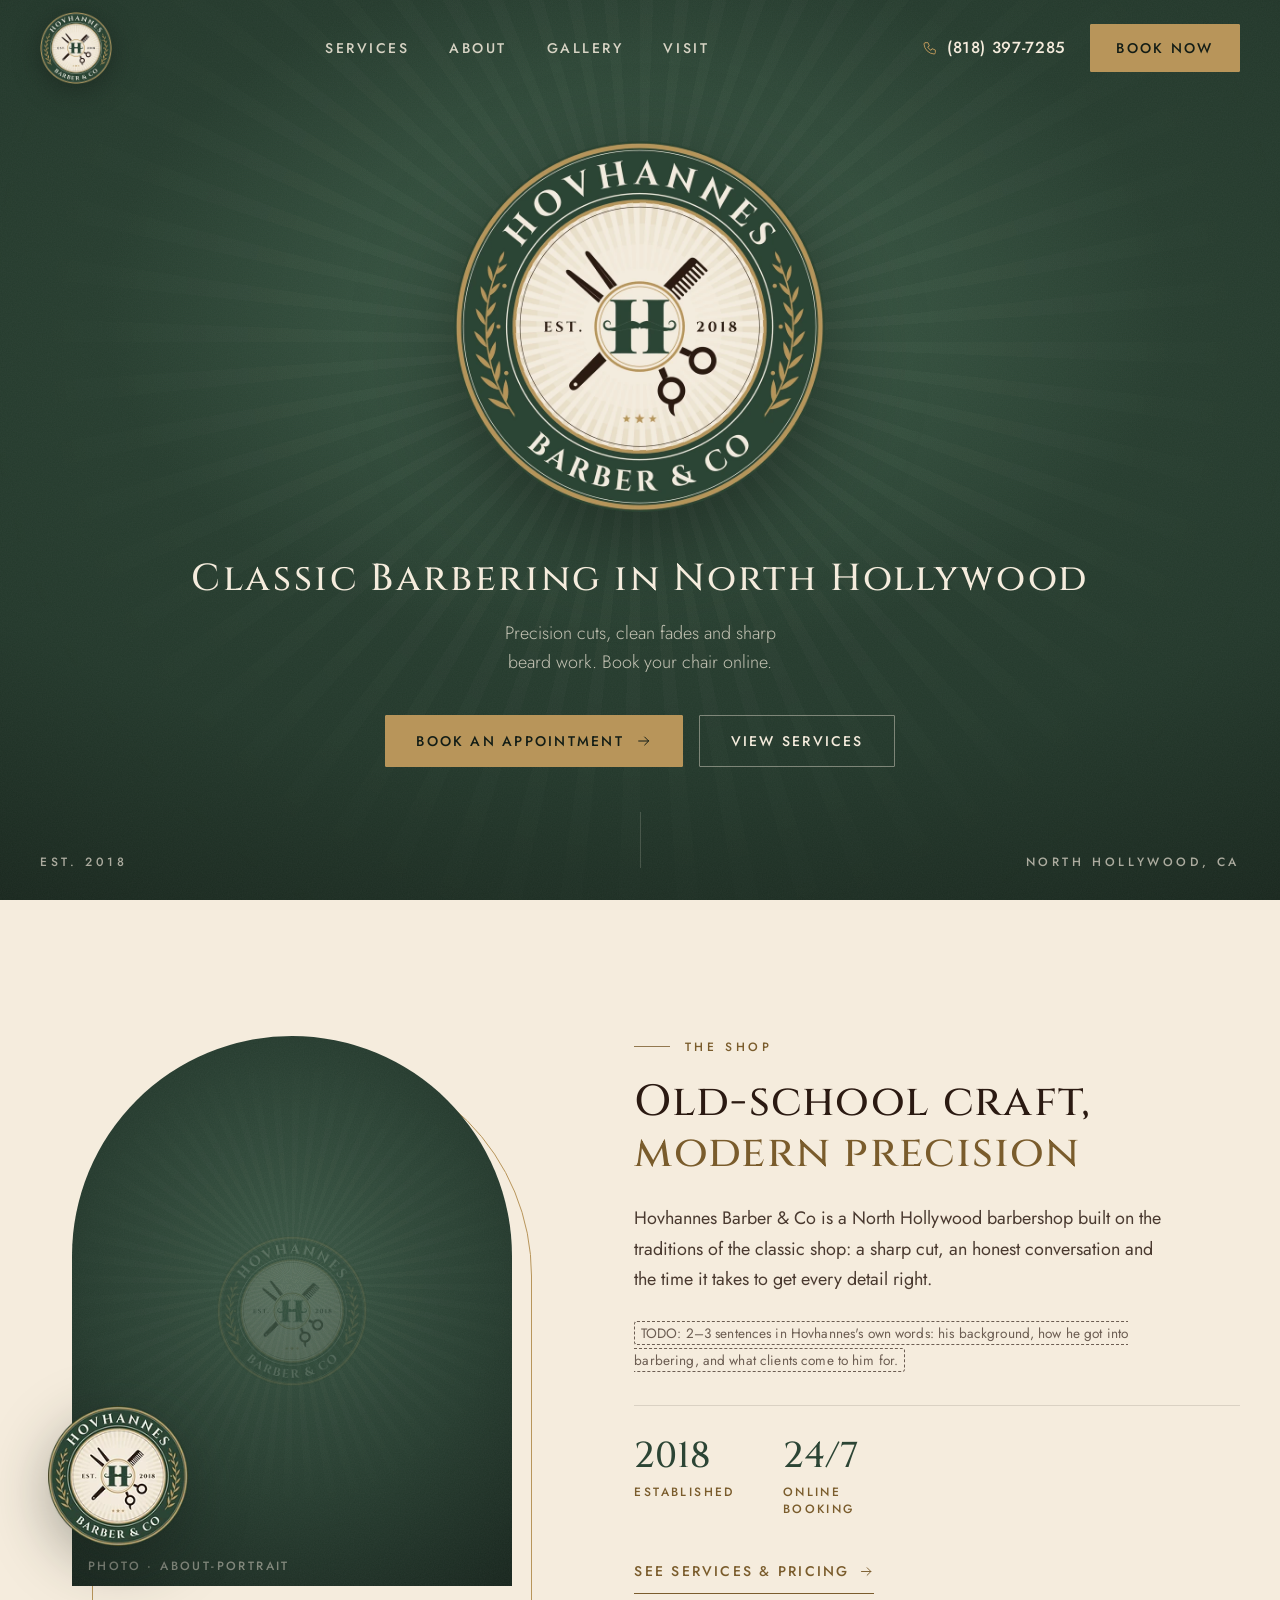
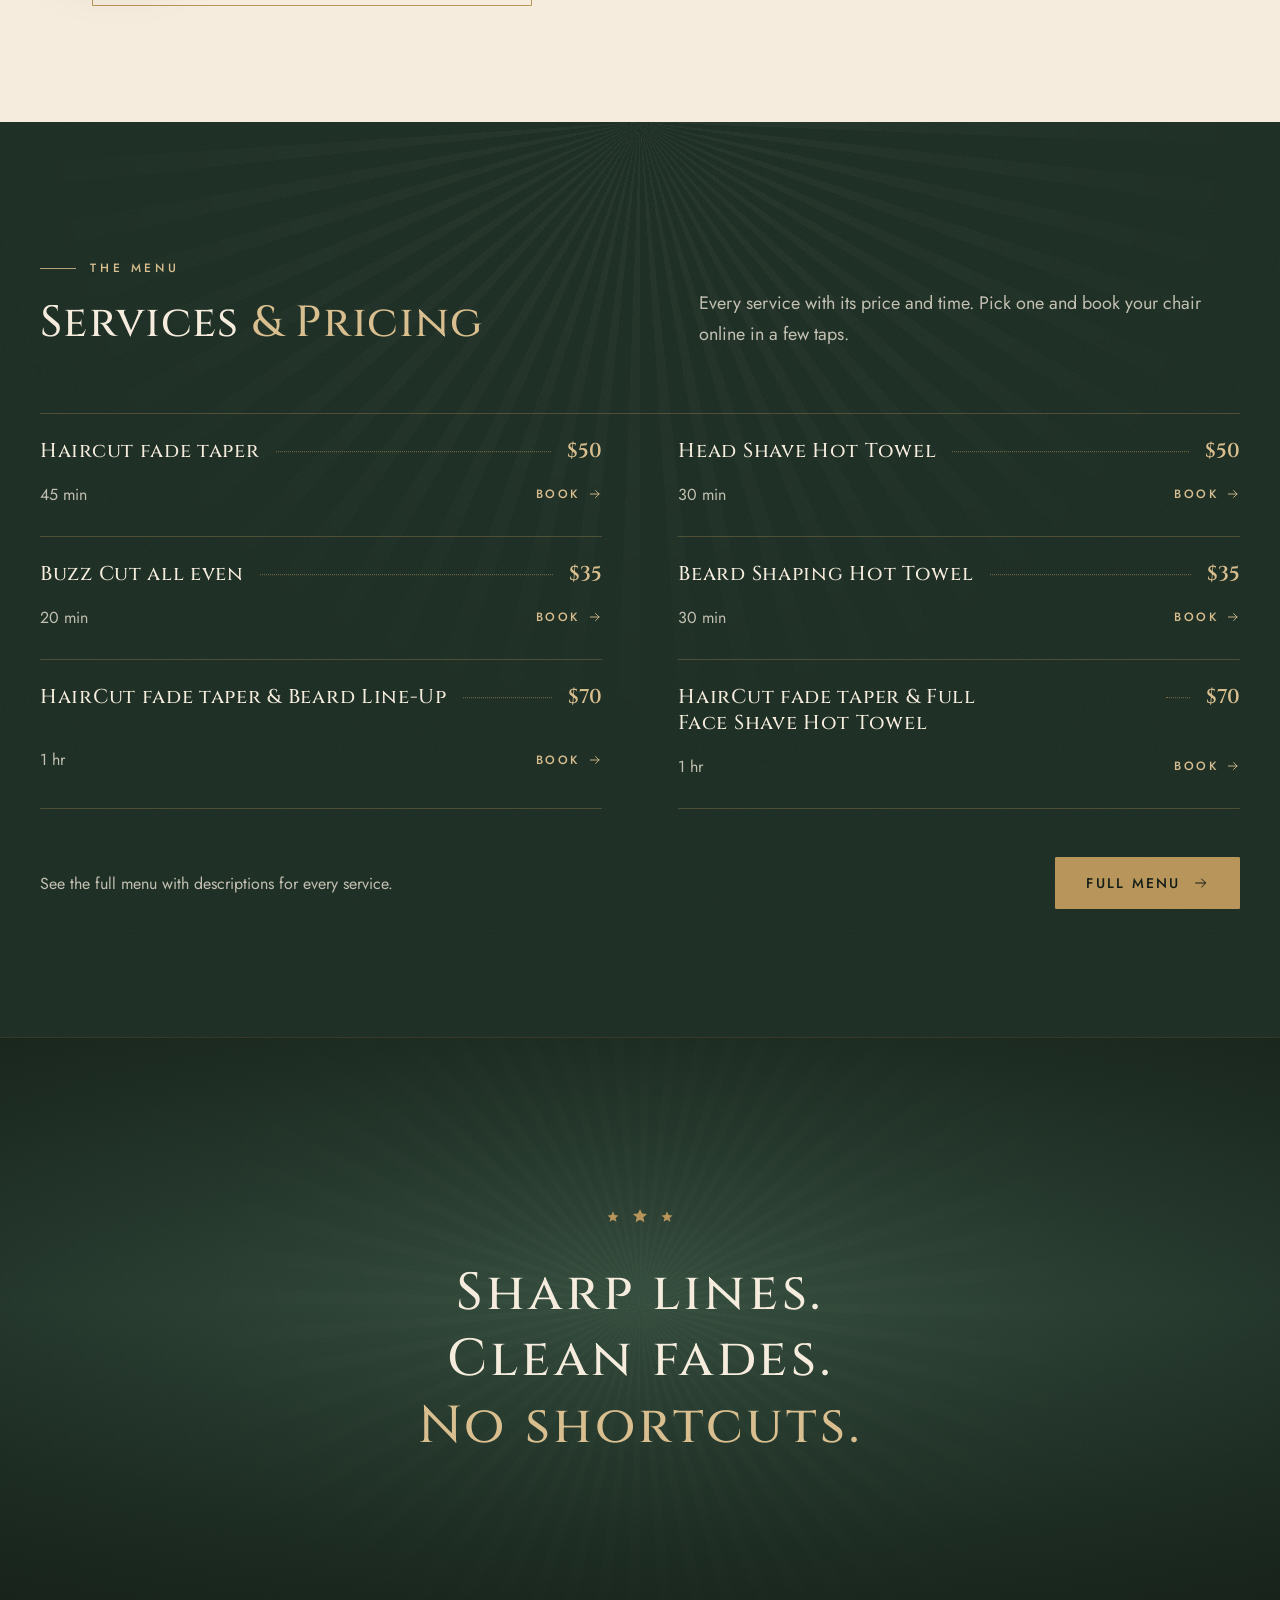
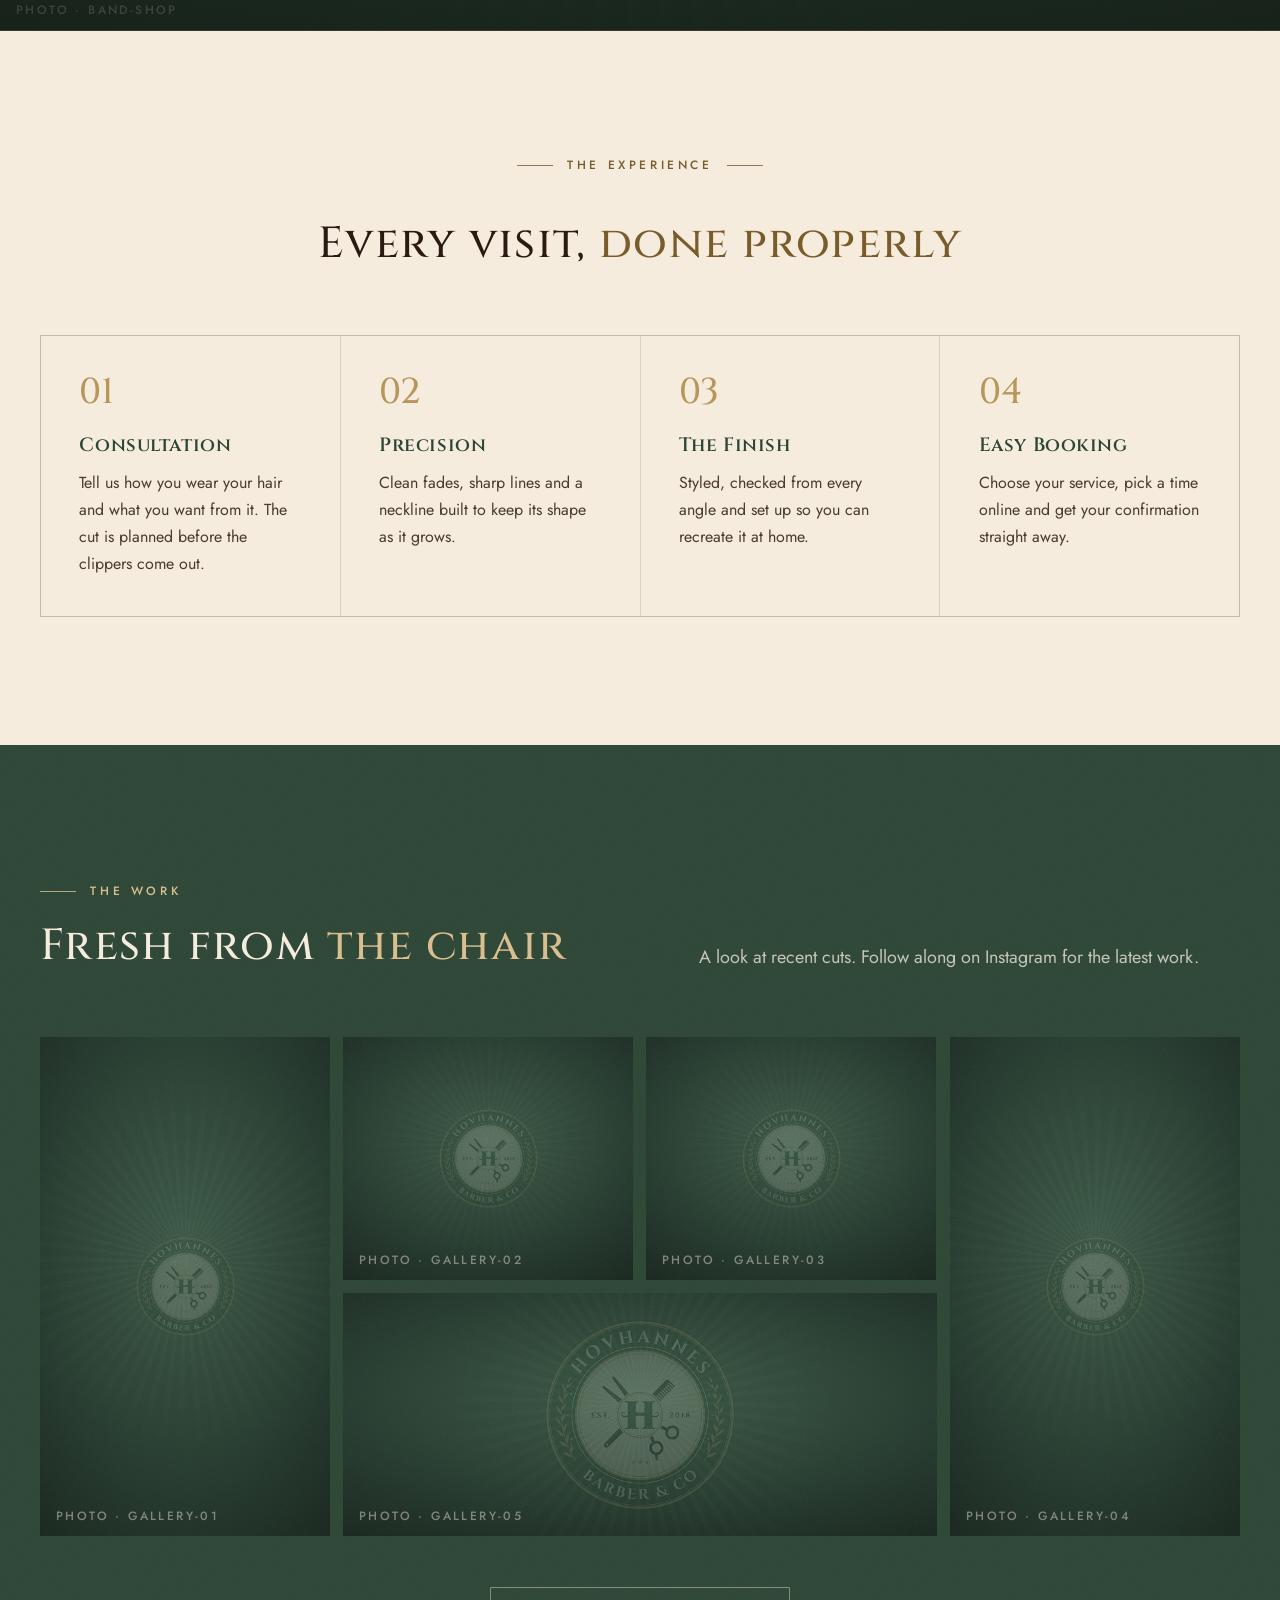
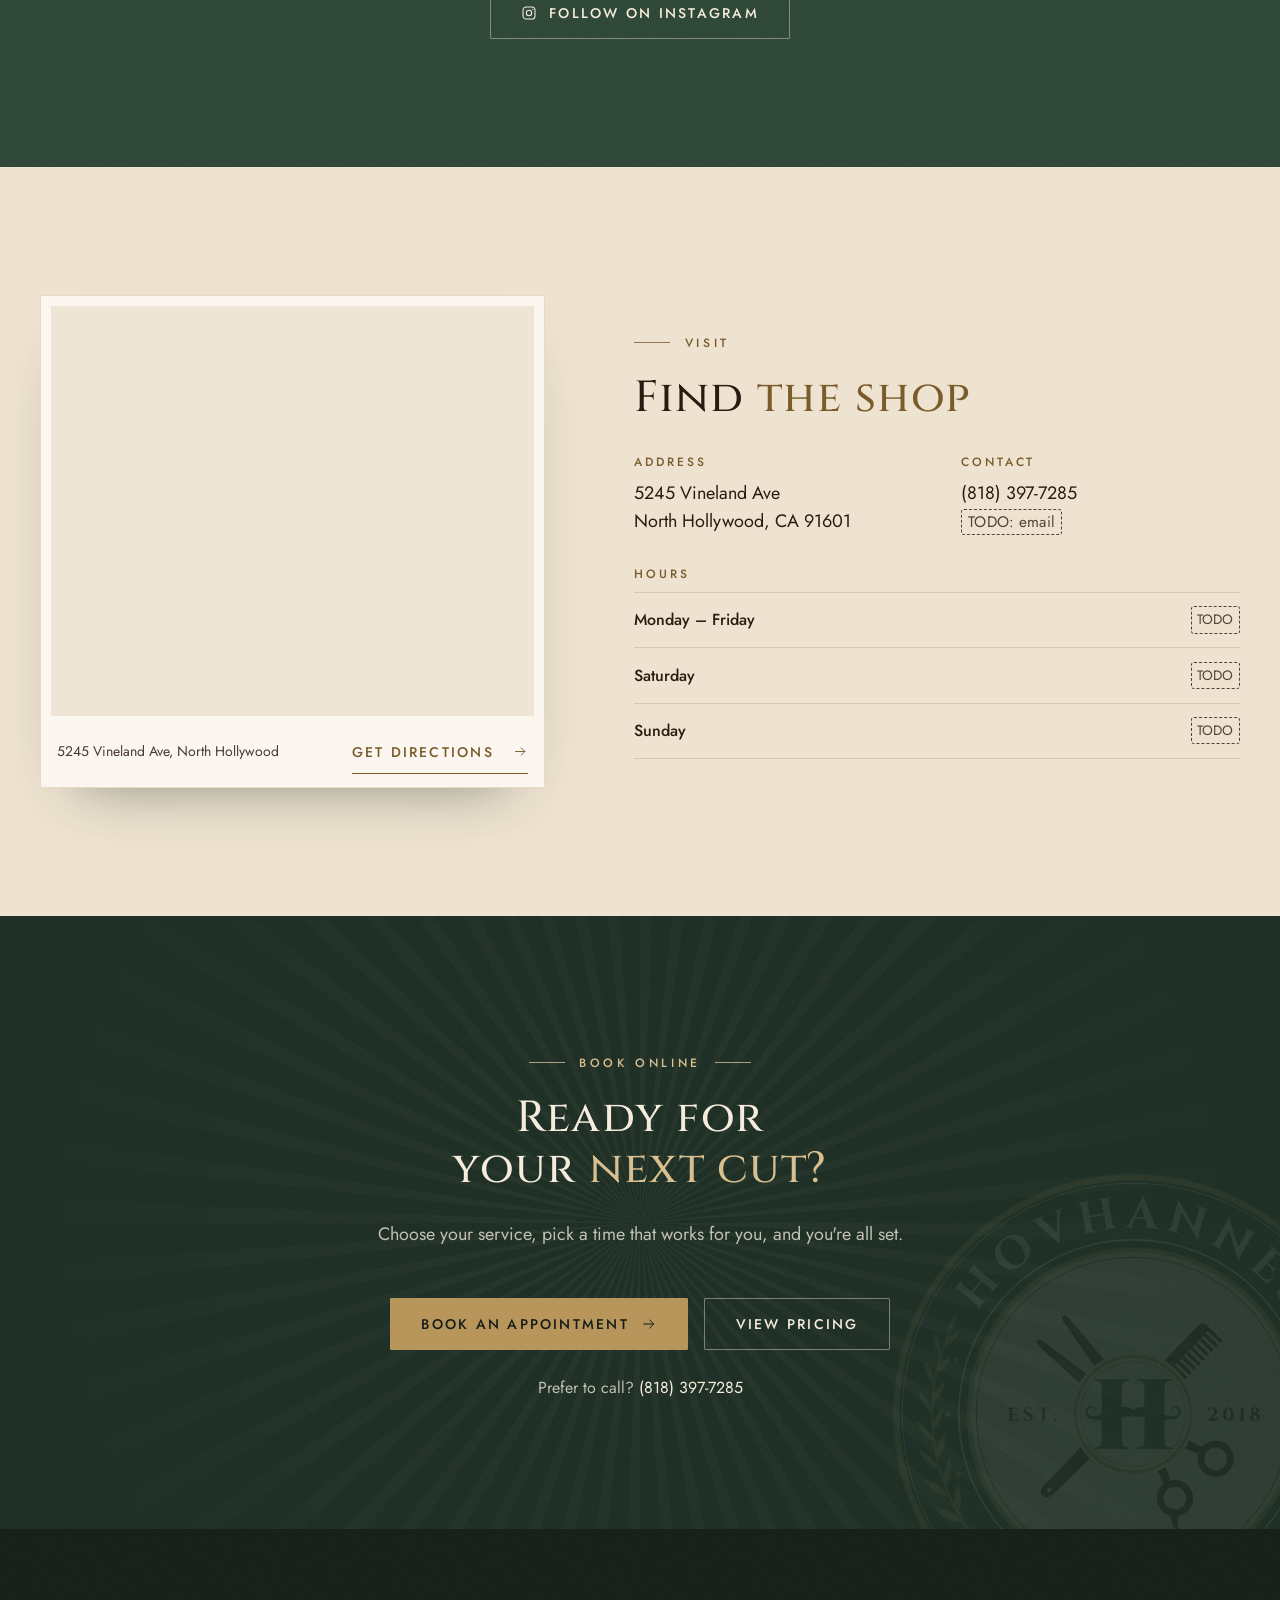
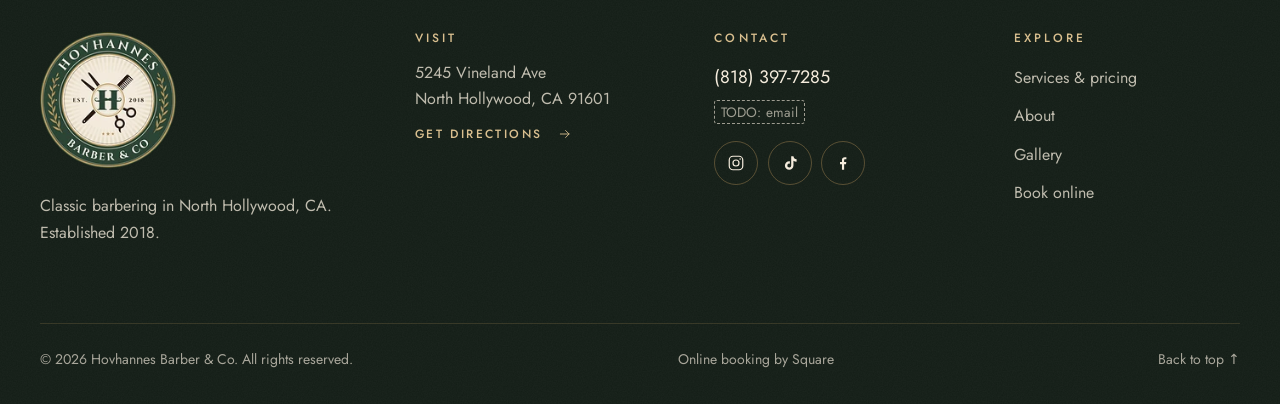
==== index.html @ ed113252 "Add Hovhannes Barber & Co website Static HTML/CSS/JS site: home page and services/pricing page. - Fu" ====
<!doctype html>
<html lang="en">
<head>
  <meta charset="utf-8">
  <meta name="viewport" content="width=device-width, initial-scale=1">
  <title>Hovhannes Barber &amp; Co | Barbershop in North Hollywood, CA</title>
  <meta name="description" content="Classic barbershop in North Hollywood, CA. Haircuts, skin fades, beard trims and shape-ups at 5245 Vineland Ave. Book your appointment online.">
  <meta name="theme-color" content="#2C4535">
  <!-- TODO: set the live domain, then uncomment: <link rel="canonical" href="https://TODO-domain.com/"> -->

  <meta property="og:type" content="website">
  <meta property="og:site_name" content="Hovhannes Barber &amp; Co">
  <meta property="og:title" content="Hovhannes Barber &amp; Co | Barbershop in North Hollywood, CA">
  <meta property="og:description" content="Classic barbering in North Hollywood, CA. Book your appointment online.">
  <!-- TODO: og:image and og:url must be absolute URLs on the live domain. -->
  <meta property="og:image" content="assets/img/og-image.jpg">
  <meta property="og:image:width" content="1200">
  <meta property="og:image:height" content="630">
  <meta name="twitter:card" content="summary_large_image">

  <link rel="icon" href="favicon.ico" sizes="any">
  <link rel="icon" type="image/png" sizes="32x32" href="assets/img/favicon-32.png">
  <link rel="apple-touch-icon" href="assets/img/apple-touch-icon.png">

  <link rel="preconnect" href="https://fonts.googleapis.com">
  <link rel="preconnect" href="https://fonts.gstatic.com" crossorigin>
  <link rel="stylesheet" href="https://fonts.googleapis.com/css2?family=Cinzel:wght@400..700&amp;family=Jost:wght@300..600&amp;display=swap">
  <link rel="stylesheet" href="assets/css/styles.css">
  <script>document.documentElement.classList.add("js");</script>
  <!-- DEV ONLY: Font Lab. Runs only on localhost/127.0.0.1. Remove this script, assets/js/font-lab.js and fonts.html before launch. -->
  <script>(function(){var h=location.hostname;if(h!=="localhost"&&h!=="127.0.0.1")return;try{var f=localStorage.getItem("hbc-font-lab");if(f)document.documentElement.setAttribute("data-font",f);}catch(e){}var s=document.createElement("script");s.src="assets/js/font-lab.js";document.head.appendChild(s);})();</script>

  <!-- TODO: fill the remaining "TODO" values (domain, hours, price range, socials) before launch. -->
  <script type="application/ld+json">
  {
    "@context": "https://schema.org",
    "@type": "BarberShop",
    "name": "Hovhannes Barber & Co",
    "foundingDate": "2018",
    "url": "TODO: https://your-domain.com/",
    "logo": "TODO: https://your-domain.com/assets/img/badge-800.png",
    "image": "TODO: https://your-domain.com/assets/img/og-image.jpg",
    "telephone": "+1-818-397-7285",
    "priceRange": "TODO: $$",
    "address": {
      "@type": "PostalAddress",
      "streetAddress": "5245 Vineland Ave",
      "addressLocality": "North Hollywood",
      "addressRegion": "CA",
      "postalCode": "91601",
      "addressCountry": "US"
    },
    "hasMap": "https://www.google.com/maps/search/?api=1&query=5245+Vineland+Ave%2C+North+Hollywood%2C+CA+91601",
    "openingHours": "TODO: e.g. Tu-Fr 10:00-19:00, Sa 09:00-17:00",
    "sameAs": ["TODO: Instagram URL"]
  }
  </script>
</head>
<body>
  <a class="skip-link" href="#main">Skip to content</a>

  <header class="site-header">
    <div class="container site-header__inner">
      <a class="brand" href="index.html" aria-label="Hovhannes Barber &amp; Co, home">
        <img class="brand__badge" src="assets/img/badge-160.webp" srcset="assets/img/badge-160.webp 160w, assets/img/badge-320.webp 320w" sizes="72px" width="72" height="72" alt="">
      </a>

      <nav class="nav" aria-label="Main">
        <a href="services.html">Services</a>
        <a href="#about">About</a>
        <a href="#gallery">Gallery</a>
        <a href="#visit">Visit</a>
      </nav>

      <div class="header-actions">
        <a class="header-phone tel-link" href="tel:+18183977285">
          <svg viewBox="0 0 24 24" fill="none" stroke="currentColor" stroke-width="1.5" stroke-linecap="round" stroke-linejoin="round" aria-hidden="true"><path d="M5 4h4l2 5-2.5 1.5a11 11 0 0 0 5 5L15 13l5 2v4a2 2 0 0 1-2 2A16 16 0 0 1 3 6a2 2 0 0 1 2-2"/></svg>
          (818) 397-7285
        </a>
        <a class="btn btn--gold" href="services.html#menu" data-book>Book now</a>
        <button class="menu-toggle" type="button" aria-expanded="false" aria-controls="mobile-nav" aria-label="Open menu">
          <span></span><span></span>
        </button>
      </div>
    </div>
  </header>

  <div class="mobile-nav tex" id="mobile-nav">
    <nav aria-label="Mobile">
      <ul>
        <li><a href="index.html">Home</a></li>
        <li><a href="services.html">Services</a></li>
        <li><a href="#about">About</a></li>
        <li><a href="#gallery">Gallery</a></li>
        <li><a href="#visit">Visit</a></li>
      </ul>
    </nav>
    <div class="mobile-nav__foot">
      <a class="btn btn--gold btn--block" href="services.html#menu" data-book>Book an appointment</a>
      <div class="mobile-nav__contact">
        <a class="tel-link" href="tel:+18183977285">(818) 397-7285</a>
        <span>5245 Vineland Ave, North Hollywood, CA 91601</span>
      </div>
    </div>
  </div>

  <main id="main">

    <!-- ============ HERO ============ -->
    <section class="hero rays tex on-dark" aria-labelledby="hero-title">
      <div class="container hero__content">
        <img class="hero__badge"
             src="assets/img/badge-480.webp"
             srcset="assets/img/badge-320.webp 320w, assets/img/badge-480.webp 480w, assets/img/badge-800.webp 800w, assets/img/badge-1200.webp 1200w"
             sizes="(min-width: 768px) 400px, 240px"
             width="400" height="400" fetchpriority="high"
             alt="Hovhannes Barber &amp; Co, established 2018">
        <h1 class="hero__title" id="hero-title">Classic Barbering in North&nbsp;Hollywood</h1>
        <p class="hero__sub">Precision cuts, clean fades and sharp beard work. Book your chair online.</p>
        <div class="hero__actions">
          <a class="btn btn--gold" href="services.html#menu" data-book>
            Book an appointment
            <svg viewBox="0 0 24 24" fill="none" stroke="currentColor" stroke-width="1.5" stroke-linecap="round" stroke-linejoin="round" aria-hidden="true"><path d="M4 12h15M13 6l6 6-6 6"/></svg>
          </a>
          <a class="btn btn--ghost" href="services.html">View services</a>
        </div>
      </div>
      <div class="container hero__foot" aria-hidden="true">
        <span>Est. 2018</span>
        <span class="scroll-cue"></span>
        <span>North Hollywood, CA</span>
      </div>
    </section>

    <!-- ============ ABOUT ============ -->
    <section class="section theme-cream" id="about" aria-labelledby="about-title">
      <div class="container split">
        <div class="frame" data-reveal>
          <div class="slot" data-slot="about-portrait">
            <!-- PHOTO SLOT about-portrait: portrait of Hovhannes at work (vertical, 4:5).
                 Uncomment and set the file name:
            <img src="assets/img/photos/about-portrait.jpg" alt="TODO: describe the photo" loading="lazy">
            -->
            <div class="slot__mark" aria-hidden="true"><span></span></div>
            <span class="slot__label" aria-hidden="true">Photo · about-portrait</span>
          </div>
          <img class="frame__badge" src="assets/img/badge-320.webp" srcset="assets/img/badge-160.webp 160w, assets/img/badge-320.webp 320w" sizes="140px" width="140" height="140" alt="" loading="lazy">
        </div>

        <div class="about-copy">
          <p class="eyebrow" data-reveal>The Shop</p>
          <h2 class="h2" id="about-title" data-reveal>Old-school craft, <em>modern precision</em></h2>
          <p class="lede" data-reveal>Hovhannes Barber &amp; Co is a North Hollywood barbershop built on the traditions of the classic shop: a sharp cut, an honest conversation and the time it takes to get every detail right.</p>
          <p class="muted" data-reveal><span class="todo">TODO: 2–3 sentences in Hovhannes's own words: his background, how he got into barbering, and what clients come to him for.</span></p>
          <div class="facts" data-reveal>
            <div>
              <span class="fact__value">2018</span>
              <span class="fact__label">Established</span>
            </div>
            <div>
              <span class="fact__value">24/7</span>
              <span class="fact__label">Online<br>booking</span>
            </div>
          </div>
          <a class="link-arrow" href="services.html" data-reveal>
            See services &amp; pricing
            <svg viewBox="0 0 24 24" fill="none" stroke="currentColor" stroke-width="1.5" stroke-linecap="round" stroke-linejoin="round" aria-hidden="true"><path d="M4 12h15M13 6l6 6-6 6"/></svg>
          </a>
        </div>
      </div>
    </section>

    <!-- ============ MENU PREVIEW ============ -->
    <section class="section theme-deep rays tex" id="services" aria-labelledby="services-title" style="--rays-y: 0%">
      <div class="container">
        <div class="section-head section-head--split">
          <div>
            <p class="eyebrow" data-reveal>The Menu</p>
            <h2 class="h2" id="services-title" data-reveal>Services <em>&amp; Pricing</em></h2>
          </div>
          <p class="lede" data-reveal>Every service with its price and time. Pick one and book your chair online in a few taps.</p>
        </div>

        <ul class="menu-list" id="featured-services" aria-busy="true">
          <li class="skeleton"></li><li class="skeleton"></li>
          <li class="skeleton"></li><li class="skeleton"></li>
        </ul>

        <div class="menu-foot" data-reveal>
          <p>See the full menu with descriptions for every service.</p>
          <a class="btn btn--gold" href="services.html">
            Full menu
            <svg viewBox="0 0 24 24" fill="none" stroke="currentColor" stroke-width="1.5" stroke-linecap="round" stroke-linejoin="round" aria-hidden="true"><path d="M4 12h15M13 6l6 6-6 6"/></svg>
          </a>
        </div>
      </div>
    </section>

    <!-- ============ STATEMENT BAND ============ -->
    <section class="band" aria-label="Our approach">
      <div class="slot" data-slot="band-shop">
        <!-- PHOTO SLOT band-shop: wide shot of the shop, the chair, or tools (landscape, 16:9 or wider).
        <img src="assets/img/photos/band-shop.jpg" alt="" loading="lazy">
        -->
        <span class="slot__label" aria-hidden="true">Photo · band-shop</span>
      </div>
      <div class="container">
        <div class="ornament" aria-hidden="true" data-reveal><svg viewBox="0 0 24 24" fill="currentColor"><path d="M12 2.5l2.8 6.2 6.7.6-5.1 4.4 1.5 6.6L12 16.9l-5.9 3.4 1.5-6.6-5.1-4.4 6.7-.6z"/></svg><svg viewBox="0 0 24 24" fill="currentColor"><path d="M12 2.5l2.8 6.2 6.7.6-5.1 4.4 1.5 6.6L12 16.9l-5.9 3.4 1.5-6.6-5.1-4.4 6.7-.6z"/></svg><svg viewBox="0 0 24 24" fill="currentColor"><path d="M12 2.5l2.8 6.2 6.7.6-5.1 4.4 1.5 6.6L12 16.9l-5.9 3.4 1.5-6.6-5.1-4.4 6.7-.6z"/></svg></div>
        <p class="band__quote" data-reveal>Sharp lines. Clean fades. <span>No shortcuts.</span></p>
      </div>
    </section>

    <!-- ============ EXPERIENCE ============ -->
    <section class="section theme-cream" id="experience" aria-labelledby="experience-title">
      <div class="container">
        <div class="section-head section-head--center">
          <p class="eyebrow eyebrow--center" data-reveal>The Experience</p>
          <h2 class="h2" id="experience-title" data-reveal>Every visit, <em>done properly</em></h2>
        </div>

        <div class="pillars">
          <article class="pillar" data-reveal>
            <span class="pillar__num" aria-hidden="true">01</span>
            <h3>Consultation</h3>
            <p>Tell us how you wear your hair and what you want from it. The cut is planned before the clippers come out.</p>
          </article>
          <article class="pillar" data-reveal style="--d:.04s">
            <span class="pillar__num" aria-hidden="true">02</span>
            <h3>Precision</h3>
            <p>Clean fades, sharp lines and a neckline built to keep its shape as it grows.</p>
          </article>
          <article class="pillar" data-reveal style="--d:.08s">
            <span class="pillar__num" aria-hidden="true">03</span>
            <h3>The Finish</h3>
            <p>Styled, checked from every angle and set up so you can recreate it at home.</p>
          </article>
          <article class="pillar" data-reveal style="--d:.12s">
            <span class="pillar__num" aria-hidden="true">04</span>
            <h3>Easy Booking</h3>
            <p>Choose your service, pick a time online and get your confirmation straight away.</p>
          </article>
        </div>
      </div>
    </section>

    <!-- ============ GALLERY ============ -->
    <section class="section theme-green tex" id="gallery" aria-labelledby="gallery-title">
      <div class="container">
        <div class="section-head section-head--split">
          <div>
            <p class="eyebrow" data-reveal>The Work</p>
            <h2 class="h2" id="gallery-title" data-reveal>Fresh from <em>the chair</em></h2>
          </div>
          <p class="lede" data-reveal>A look at recent cuts. Follow along on Instagram for the latest work.</p>
        </div>

        <!-- PHOTO SLOTS gallery-01 … gallery-05: recent cuts. 01 and 04 are tall (portrait),
             05 is wide (landscape), 02 and 03 are square-ish. Uncomment the <img> in each slot. -->
        <div class="gallery">
          <div class="slot" data-slot="gallery-01" data-reveal>
            <!-- <img src="assets/img/photos/gallery-01.jpg" alt="TODO: describe the cut" loading="lazy"> -->
            <div class="slot__mark" aria-hidden="true"><span></span></div>
            <span class="slot__label" aria-hidden="true">Photo · gallery-01</span>
          </div>
          <div class="slot" data-slot="gallery-02" data-reveal style="--d:.04s">
            <!-- <img src="assets/img/photos/gallery-02.jpg" alt="TODO: describe the cut" loading="lazy"> -->
            <div class="slot__mark" aria-hidden="true"><span></span></div>
            <span class="slot__label" aria-hidden="true">Photo · gallery-02</span>
          </div>
          <div class="slot" data-slot="gallery-03" data-reveal style="--d:.08s">
            <!-- <img src="assets/img/photos/gallery-03.jpg" alt="TODO: describe the cut" loading="lazy"> -->
            <div class="slot__mark" aria-hidden="true"><span></span></div>
            <span class="slot__label" aria-hidden="true">Photo · gallery-03</span>
          </div>
          <div class="slot" data-slot="gallery-04" data-reveal style="--d:.12s">
            <!-- <img src="assets/img/photos/gallery-04.jpg" alt="TODO: describe the cut" loading="lazy"> -->
            <div class="slot__mark" aria-hidden="true"><span></span></div>
            <span class="slot__label" aria-hidden="true">Photo · gallery-04</span>
          </div>
          <div class="slot" data-slot="gallery-05" data-reveal style="--d:.16s">
            <!-- <img src="assets/img/photos/gallery-05.jpg" alt="TODO: describe the cut" loading="lazy"> -->
            <div class="slot__mark" aria-hidden="true"><span></span></div>
            <span class="slot__label" aria-hidden="true">Photo · gallery-05</span>
          </div>
        </div>

        <div class="gallery-foot" data-reveal>
          <!-- TODO: Instagram profile URL -->
          <a class="btn btn--ghost" href="#" rel="noopener">
            <svg viewBox="0 0 24 24" fill="none" stroke="currentColor" stroke-width="1.6" aria-hidden="true"><rect x="3" y="3" width="18" height="18" rx="5"/><circle cx="12" cy="12" r="4"/><circle cx="17.5" cy="6.5" r="1" fill="currentColor" stroke="none"/></svg>
            Follow on Instagram
          </a>
        </div>
      </div>
    </section>

    <!-- ============ VISIT ============ -->
    <section class="section theme-paper" id="visit" aria-labelledby="visit-title">
      <div class="container split">
        <div class="map-frame" data-reveal>
          <iframe
            src="https://www.google.com/maps?q=5245+Vineland+Ave,+North+Hollywood,+CA+91601&amp;output=embed"
            title="Map: Hovhannes Barber &amp; Co, 5245 Vineland Ave, North Hollywood, CA 91601"
            loading="lazy" referrerpolicy="no-referrer-when-downgrade" allowfullscreen></iframe>
          <div class="map-frame__cap">
            <span>5245 Vineland Ave, North Hollywood</span>
            <a class="link-arrow" href="https://www.google.com/maps/search/?api=1&amp;query=5245+Vineland+Ave%2C+North+Hollywood%2C+CA+91601" target="_blank" rel="noopener">
              Get directions<span class="sr-only"> (opens Google Maps in a new tab)</span>
              <svg viewBox="0 0 24 24" fill="none" stroke="currentColor" stroke-width="1.5" stroke-linecap="round" stroke-linejoin="round" aria-hidden="true"><path d="M4 12h15M13 6l6 6-6 6"/></svg>
            </a>
          </div>
        </div>

        <div>
          <p class="eyebrow" data-reveal>Visit</p>
          <h2 class="h2" id="visit-title" data-reveal>Find <em>the shop</em></h2>

          <div class="info-list">
            <div class="info-block" data-reveal>
              <h3>Address</h3>
              <address>5245 Vineland Ave<br>North Hollywood, CA 91601</address>
            </div>
            <div class="info-block" data-reveal>
              <h3>Contact</h3>
              <p><a class="tel-link" href="tel:+18183977285">(818) 397-7285</a><br><span class="todo">TODO: email</span></p>
            </div>
            <div class="info-block info-block--wide" data-reveal>
              <h3>Hours</h3>
              <ul class="hours">
                <li><span>Monday – Friday</span><span class="todo">TODO</span></li>
                <li><span>Saturday</span><span class="todo">TODO</span></li>
                <li><span>Sunday</span><span class="todo">TODO</span></li>
              </ul>
            </div>
          </div>
        </div>
      </div>
    </section>

    <!-- ============ CTA ============ -->
    <section class="section theme-deep rays tex cta" aria-labelledby="cta-title">
      <img class="cta__badge" src="assets/img/badge-480.webp" srcset="assets/img/badge-480.webp 480w, assets/img/badge-800.webp 800w" sizes="(min-width: 768px) 520px, 240px" width="520" height="520" alt="" loading="lazy">
      <div class="container">
        <p class="eyebrow eyebrow--center" data-reveal>Book Online</p>
        <h2 class="h2" id="cta-title" data-reveal>Ready for your <em>next cut?</em></h2>
        <p class="lede" data-reveal>Choose your service, pick a time that works for you, and you're all set.</p>
        <div class="cta__actions" data-reveal>
          <a class="btn btn--gold" href="services.html#menu" data-book>
            Book an appointment
            <svg viewBox="0 0 24 24" fill="none" stroke="currentColor" stroke-width="1.5" stroke-linecap="round" stroke-linejoin="round" aria-hidden="true"><path d="M4 12h15M13 6l6 6-6 6"/></svg>
          </a>
          <a class="btn btn--ghost" href="services.html">View pricing</a>
        </div>
        <p class="cta__note" data-reveal>Prefer to call? <a class="tel-link" href="tel:+18183977285">(818) 397-7285</a></p>
      </div>
    </section>

  </main>

  <footer class="site-footer tex">
    <div class="container">
      <div class="footer-grid">
        <div class="footer-brand">
          <img src="assets/img/badge-320.webp" srcset="assets/img/badge-160.webp 160w, assets/img/badge-320.webp 320w" sizes="136px" width="136" height="136" alt="Hovhannes Barber &amp; Co, established 2018" loading="lazy">
          <p>Classic barbering in North Hollywood, CA. Established 2018.</p>
        </div>
        <div class="footer-col">
          <h2>Visit</h2>
          <address>5245 Vineland Ave<br>North Hollywood, CA 91601</address>
          <a class="footer-dir" href="https://www.google.com/maps/search/?api=1&amp;query=5245+Vineland+Ave%2C+North+Hollywood%2C+CA+91601" target="_blank" rel="noopener">
            Get directions<span class="sr-only"> (opens Google Maps in a new tab)</span>
            <svg viewBox="0 0 24 24" fill="none" stroke="currentColor" stroke-width="1.5" stroke-linecap="round" stroke-linejoin="round" aria-hidden="true"><path d="M4 12h15M13 6l6 6-6 6"/></svg>
          </a>
        </div>
        <div class="footer-col">
          <h2>Contact</h2>
          <ul>
            <li><a class="tel-link" href="tel:+18183977285">(818) 397-7285</a></li>
            <li><span class="todo">TODO: email</span></li>
          </ul>
          <!-- TODO: social profile URLs (remove any he doesn't use) -->
          <div class="socials">
            <a href="#" aria-label="Instagram" rel="noopener"><svg viewBox="0 0 24 24" fill="none" stroke="currentColor" stroke-width="1.6" aria-hidden="true"><rect x="3" y="3" width="18" height="18" rx="5"/><circle cx="12" cy="12" r="4"/><circle cx="17.5" cy="6.5" r="1" fill="currentColor" stroke="none"/></svg></a>
            <a href="#" aria-label="TikTok" rel="noopener"><svg viewBox="0 0 24 24" fill="currentColor" aria-hidden="true"><path d="M16.6 3c.4 2.3 1.9 3.9 4.2 4.1v3.1c-1.6 0-3-.5-4.2-1.3v6.4a5.7 5.7 0 1 1-5.7-5.7c.3 0 .6 0 .9.1v3.2a2.6 2.6 0 1 0 1.8 2.5V3h3z"/></svg></a>
            <a href="#" aria-label="Facebook" rel="noopener"><svg viewBox="0 0 24 24" fill="currentColor" aria-hidden="true"><path d="M13.5 21v-7.5H16l.4-3h-2.9V8.6c0-.9.3-1.5 1.5-1.5h1.5V4.4c-.3 0-1.2-.1-2.2-.1-2.2 0-3.7 1.3-3.7 3.8v2.4H8v3h2.6V21h2.9z"/></svg></a>
          </div>
        </div>
        <div class="footer-col">
          <h2>Explore</h2>
          <ul>
            <li><a href="services.html">Services &amp; pricing</a></li>
            <li><a href="#about">About</a></li>
            <li><a href="#gallery">Gallery</a></li>
            <li><a href="services.html#menu" data-book>Book online</a></li>
          </ul>
        </div>
      </div>
      <div class="footer-bottom">
        <span>© <span data-year>2026</span> Hovhannes Barber &amp; Co. All rights reserved.</span>
        <span>Online booking by Square</span>
        <a href="#main">Back to top ↑</a>
      </div>
    </div>
  </footer>

  <script src="assets/js/config.js"></script>
  <script src="assets/js/main.js"></script>
  <script src="assets/js/services.js"></script>
</body>
</html>
---- assets/css/styles.css ----
/* ==========================================================================
   Hovhannes Barber & Co
   Palette sampled from the logo:
     forest green #2C4535 · gold #B8955A · cream #F5ECDD · brown #2B1A12
   Contrast rules: gold (#B8955A) is for large type, rules and ornaments only.
   Small text: brown on cream, cream on green, --gold-200 on green,
   --gold-ink on cream. All text pairs used here are >= 4.5:1.
   ========================================================================== */

:root {
  /* ---- Color tokens ---- */
  --green-950: #131d16;
  --green-900: #1b2c22;
  --green-800: #23382b;
  --green: #2c4535;
  --green-600: #3b5a47;

  --gold: #b8955a;
  --gold-200: #d9bf8f;     /* gold for small text on green (5.9:1) */
  --gold-ink: #7a5c2c;     /* gold for small text on cream (5.3:1) */

  --cream-50: #fbf7f0;
  --cream: #f5ecdd;
  --cream-200: #eee3d0;

  --brown: #2b1a12;
  --brown-700: #4a3a30;

  --on-green: #f5ecdd;
  --on-green-muted: rgba(245, 236, 221, 0.76);
  --line-gold: rgba(184, 149, 90, 0.3);
  --line-dark: rgba(43, 26, 18, 0.13);

  /* ---- Type tokens (swap fonts here) ---- */
  --font-display: "Cinzel", "Trajan Pro", "Times New Roman", serif;
  --font-sans: "Jost", "Futura", "Century Gothic", "Avenir Next", system-ui, sans-serif;

  /* Display tuning knobs (defaults = Cinzel). The dev Font Lab overrides these per pairing. */
  --display-weight: 500;           /* section headings, hero title */
  --display-weight-strong: 600;    /* card names, pillar/step titles */
  --display-case: none;            /* none | uppercase */
  --display-tracking: 0.03em;
  --display-tracking-wide: 0.07em; /* hero title, statement band */
  --display-leading: 1.18;
  --display-scale: 1;              /* multiplies heading sizes */
  --display-stretch: normal;       /* for width-axis fonts */
  --name-case: none;               /* service names, small display text */
  --name-tracking: 0.035em;
  --name-scale: 1;
  --price-weight: 600;

  --fs-12: 0.75rem;
  --fs-14: 0.875rem;
  --fs-16: 1rem;
  --fs-18: 1.125rem;
  --fs-20: 1.25rem;
  --fs-24: 1.5rem;
  --fs-h3: clamp(1.2rem, 1.5vw, 1.375rem);
  --fs-h2: clamp(1.75rem, 3.4vw, 2.75rem);
  --fs-h1: clamp(2.1rem, 5vw, 3.75rem);

  /* ---- Spacing (8px rhythm) ---- */
  --sp-1: 0.5rem;
  --sp-2: 1rem;
  --sp-3: 1.5rem;
  --sp-4: 2rem;
  --sp-6: 3rem;
  --sp-8: 4rem;
  --gutter: clamp(1rem, 4vw, 2.5rem);
  --max: 1200px;
  --section-y: clamp(4.5rem, 10vw, 8rem);

  /* ---- Layout / motion / layers ---- */
  --header-h: 84px;
  --logo: 60px;
  --dur-fast: 0.2s;
  --dur-base: 0.3s;
  --dur-reveal: 0.9s;
  --ease: cubic-bezier(0.2, 0.7, 0.2, 1);
  --z-sticky: 20;
  --z-overlay: 40;
  --z-header: 50;

  --grain: url("data:image/svg+xml,%3Csvg xmlns='http://www.w3.org/2000/svg' width='180' height='180'%3E%3Cfilter id='n'%3E%3CfeTurbulence type='fractalNoise' baseFrequency='.8' numOctaves='3' stitchTiles='stitch'/%3E%3CfeColorMatrix values='0 0 0 0 1 0 0 0 0 1 0 0 0 0 1 0 0 0 .55 0'/%3E%3C/filter%3E%3Crect width='100%25' height='100%25' filter='url(%23n)'/%3E%3C/svg%3E");
}

@media (min-width: 1024px) {
  :root { --header-h: 96px; --logo: 72px; }
}

/* ---------- Base ---------- */

*, *::before, *::after { box-sizing: border-box; }

html {
  -webkit-text-size-adjust: 100%;
  scroll-behavior: smooth;
  scroll-padding-top: calc(var(--header-h) + 1rem);
}

body {
  margin: 0;
  background: var(--cream);
  color: var(--brown);
  font-family: var(--font-sans);
  font-size: var(--fs-16);
  font-weight: 400;
  line-height: 1.7;
  -webkit-font-smoothing: antialiased;
  -moz-osx-font-smoothing: grayscale;
  text-rendering: optimizeLegibility;
  overflow-x: clip;
}

img, svg, iframe { display: block; max-width: 100%; }
a { color: inherit; }
a, button, [role="button"] { cursor: pointer; touch-action: manipulation; }
p { margin: 0 0 1.1em; text-wrap: pretty; }
p:last-child { margin-bottom: 0; }
h1, h2, h3, h4 {
  margin: 0;
  font-family: var(--font-display);
  font-weight: var(--display-weight);
  font-stretch: var(--display-stretch);
  line-height: var(--display-leading);
  letter-spacing: var(--display-tracking);
  text-transform: var(--display-case);
  text-wrap: balance;
}
ul, ol { margin: 0; padding: 0; list-style: none; }
address { font-style: normal; }
button { font: inherit; }

::selection { background: var(--gold); color: var(--green-950); }

:focus-visible {
  outline: 2px solid var(--gold);
  outline-offset: 3px;
}

.sr-only {
  position: absolute !important;
  width: 1px; height: 1px;
  padding: 0; margin: -1px;
  overflow: hidden; clip: rect(0, 0, 0, 0);
  white-space: nowrap; border: 0;
}

.skip-link {
  position: absolute;
  left: 1rem; top: -100px;
  z-index: 100;
  padding: 0.75rem 1.25rem;
  background: var(--gold);
  color: var(--green-950);
  font-weight: 600;
  text-decoration: none;
}
.skip-link:focus { top: 1rem; }

.container {
  width: min(100% - 2 * var(--gutter), var(--max));
  margin-inline: auto;
}

.section { padding-block: var(--section-y); position: relative; }

/* Themes */
.theme-green { background: var(--green); color: var(--on-green); }
.theme-deep { background: var(--green-900); color: var(--on-green); }
.theme-cream { background: var(--cream); color: var(--brown); }
.theme-paper { background: var(--cream-200); color: var(--brown); }

/* Texture: film grain on dark surfaces */
.tex { position: relative; isolation: isolate; }
.tex::after {
  content: "";
  position: absolute;
  inset: 0;
  z-index: -1;
  background-image: var(--grain);
  opacity: 0.07;
  pointer-events: none;
}

/* Sunburst rays, borrowed from the badge */
.rays { overflow: hidden; }
.rays::before {
  content: "";
  position: absolute;
  z-index: -1;
  left: 50%; top: var(--rays-y, 50%);
  width: max(180vmax, 1600px);
  aspect-ratio: 1;
  translate: -50% -50%;
  background: repeating-conic-gradient(from 0deg, rgba(245, 236, 221, 0.045) 0deg 2.2deg, transparent 2.2deg 6deg);
  -webkit-mask-image: radial-gradient(circle at 50% 50%, #000 0%, rgba(0, 0, 0, 0.55) 18%, transparent 42%);
  mask-image: radial-gradient(circle at 50% 50%, #000 0%, rgba(0, 0, 0, 0.55) 18%, transparent 42%);
  pointer-events: none;
}

/* ---------- Typography ---------- */

.eyebrow {
  display: inline-flex;
  align-items: center;
  gap: 0.9rem;
  margin: 0 0 var(--sp-3);
  font: 500 var(--fs-12)/1 var(--font-sans);
  letter-spacing: 0.3em;
  text-transform: uppercase;
  color: var(--gold-ink);
}
.eyebrow::before {
  content: "";
  width: 2.25rem;
  height: 1px;
  background: currentColor;
  opacity: 0.8;
}
.eyebrow--center { justify-content: center; }
.eyebrow--center::after {
  content: "";
  width: 2.25rem;
  height: 1px;
  background: currentColor;
  opacity: 0.8;
}
.theme-green .eyebrow, .theme-deep .eyebrow, .on-dark .eyebrow { color: var(--gold-200); }

.h1 { font-size: calc(var(--fs-h1) * var(--display-scale)); }
.h2 { font-size: calc(var(--fs-h2) * var(--display-scale)); }
.h3 { font-size: calc(var(--fs-h3) * var(--display-scale)); }

/* Accent words: color only, no decorative italics */
.h1 em, .h2 em, .h3 em, .accent {
  font-style: normal;
  color: var(--gold-ink);
}
.theme-green em, .theme-deep em, .on-dark em, .on-dark .accent { color: var(--gold-200); }

.lede {
  text-wrap: pretty;
  font-size: var(--fs-18);
  font-weight: 400;
  line-height: 1.7;
  color: var(--brown-700);
  max-width: 34rem;
}
.theme-green .lede, .theme-deep .lede, .on-dark .lede { color: var(--on-green-muted); }

.muted { color: var(--brown-700); }
.theme-green .muted, .theme-deep .muted { color: var(--on-green-muted); }

/* Visible placeholder for content we still need from the client */
.todo {
  display: inline;
  padding: 0.05em 0.4em;
  border: 1px dashed currentColor;
  border-radius: 3px;
  font-family: var(--font-sans);
  font-size: 0.85em;
  font-style: normal;
  letter-spacing: 0.01em;
  opacity: 0.8;
}

/* ---------- Buttons & links ---------- */

.btn {
  --btn-bg: transparent;
  --btn-fg: currentColor;
  --btn-bd: currentColor;
  display: inline-flex;
  align-items: center;
  justify-content: center;
  gap: 0.75rem;
  min-height: 52px;
  padding: 0 1.9rem;
  border: 1px solid var(--btn-bd);
  border-radius: 1px;
  background: var(--btn-bg);
  color: var(--btn-fg);
  font: 500 var(--fs-14)/1 var(--font-sans);
  letter-spacing: 0.16em;
  text-transform: uppercase;
  text-decoration: none;
  white-space: nowrap;
  transition: background-color var(--dur-fast) var(--ease), color var(--dur-fast) var(--ease), border-color var(--dur-fast) var(--ease), box-shadow var(--dur-base) var(--ease);
}
.btn svg { width: 16px; height: 16px; flex: none; transition: transform var(--dur-base) var(--ease); }
.btn:hover svg { transform: translateX(3px); }

.btn--gold { --btn-bg: var(--gold); --btn-fg: var(--green-950); --btn-bd: var(--gold); }
.btn--gold:hover { --btn-bg: var(--gold-200); --btn-bd: var(--gold-200); box-shadow: 0 12px 30px -14px rgba(184, 149, 90, 0.7); }

.btn--ghost { --btn-fg: var(--cream); --btn-bd: rgba(245, 236, 221, 0.42); }
.btn--ghost:hover { --btn-bg: var(--cream); --btn-fg: var(--green-900); --btn-bd: var(--cream); }

.btn--green { --btn-bg: var(--green); --btn-fg: var(--cream); --btn-bd: var(--green); }
.btn--green:hover { --btn-bg: var(--green-900); --btn-bd: var(--green-900); box-shadow: 0 12px 28px -16px rgba(19, 29, 22, 0.8); }

.btn--outline { --btn-fg: var(--green); --btn-bd: rgba(44, 69, 53, 0.5); }
.btn--outline:hover { --btn-bg: var(--green); --btn-fg: var(--cream); --btn-bd: var(--green); }

.btn--sm { min-height: 44px; padding: 0 1.2rem; font-size: var(--fs-12); letter-spacing: 0.16em; }
.btn--block { width: 100%; }

.btn[aria-disabled="true"] { cursor: not-allowed; opacity: 0.55; }

.link-arrow {
  display: inline-flex;
  align-items: center;
  gap: 0.6rem;
  min-height: 44px;
  font: 500 var(--fs-14)/1 var(--font-sans);
  letter-spacing: 0.16em;
  text-transform: uppercase;
  text-decoration: none;
  color: var(--gold-ink);
  border-bottom: 1px solid currentColor;
}
.link-arrow svg { width: 15px; height: 15px; transition: transform var(--dur-base) var(--ease); }
.link-arrow:hover svg { transform: translateX(4px); }
.theme-green .link-arrow, .theme-deep .link-arrow, .on-dark .link-arrow { color: var(--gold-200); }

.tel-link { text-decoration: none; white-space: nowrap; }
.tel-link:hover { text-decoration: underline; text-underline-offset: 4px; }

/* ---------- Header ---------- */

.site-header {
  position: fixed;
  inset: 0 0 auto;
  z-index: var(--z-header);
  height: var(--header-h);
  color: var(--cream);
  border-bottom: 1px solid transparent;
  transition: background-color var(--dur-base) var(--ease), border-color var(--dur-base) var(--ease), box-shadow var(--dur-base) var(--ease);
}
.site-header.is-scrolled {
  background: var(--green-900);
  border-color: rgba(184, 149, 90, 0.22);
  box-shadow: 0 10px 30px -18px rgba(0, 0, 0, 0.6);
}
.nav-open .site-header { background: transparent; border-color: transparent; box-shadow: none; }

.site-header__inner {
  height: 100%;
  display: flex;
  align-items: center;
  justify-content: space-between;
  gap: var(--sp-2);
}

.brand {
  display: inline-flex;
  align-items: center;
  flex: none;
  border-radius: 50%;
}
.brand__badge {
  width: var(--logo);
  height: var(--logo);
  filter: drop-shadow(0 6px 14px rgba(0, 0, 0, 0.28));
  transform-origin: left center;
  transition: transform var(--dur-base) var(--ease);
}
.site-header.is-scrolled .brand__badge { transform: scale(0.84); }

.nav { display: none; }
.nav a {
  position: relative;
  display: inline-flex;
  align-items: center;
  min-height: 44px;
  font: 500 var(--fs-14)/1 var(--font-sans);
  letter-spacing: 0.18em;
  text-transform: uppercase;
  text-decoration: none;
  color: rgba(245, 236, 221, 0.85);
  transition: color var(--dur-fast) var(--ease);
}
.nav a::after {
  content: "";
  position: absolute;
  left: 0; right: 0; bottom: 8px;
  height: 1px;
  background: var(--gold);
  transform: scaleX(0);
  transform-origin: right;
  transition: transform var(--dur-base) var(--ease);
}
.nav a:hover, .nav a[aria-current="page"] { color: var(--cream); }
.nav a:hover::after, .nav a[aria-current="page"]::after { transform: scaleX(1); transform-origin: left; }

@media (min-width: 1024px) {
  .nav { display: flex; align-items: center; gap: 2.5rem; }
}

.header-actions { display: flex; align-items: center; gap: 0.75rem; flex: none; }
.header-actions .btn { min-height: 44px; padding: 0 1.1rem; font-size: var(--fs-12); }
@media (min-width: 1024px) {
  .header-actions { gap: 1.5rem; }
  .header-actions .btn { min-height: 48px; padding: 0 1.6rem; font-size: var(--fs-14); }
}

.header-phone { display: none; }
@media (min-width: 1200px) {
  .header-phone {
    display: inline-flex;
    align-items: center;
    gap: 0.55rem;
    min-height: 44px;
    font: 500 var(--fs-16)/1 var(--font-sans);
    letter-spacing: 0.04em;
    color: var(--cream);
  }
  .header-phone svg { width: 16px; height: 16px; color: var(--gold); }
}

.menu-toggle {
  position: relative;
  width: 44px;
  height: 44px;
  border: 1px solid rgba(245, 236, 221, 0.32);
  border-radius: 1px;
  background: transparent;
  color: inherit;
}
.menu-toggle span {
  position: absolute;
  left: 12px; right: 12px;
  height: 1px;
  background: currentColor;
  transition: transform var(--dur-base) var(--ease), top var(--dur-base) var(--ease);
}
.menu-toggle span:nth-child(1) { top: 17px; }
.menu-toggle span:nth-child(2) { top: 26px; }
.nav-open .menu-toggle span:nth-child(1) { top: 21.5px; transform: rotate(45deg); }
.nav-open .menu-toggle span:nth-child(2) { top: 21.5px; transform: rotate(-45deg); }
@media (min-width: 1024px) { .menu-toggle { display: none; } }

.mobile-nav {
  position: fixed;
  inset: 0;
  z-index: var(--z-overlay);
  display: flex;
  flex-direction: column;
  justify-content: space-between;
  gap: var(--sp-4);
  padding: calc(var(--header-h) + var(--sp-4)) var(--gutter) var(--sp-4);
  background: radial-gradient(ellipse 120% 70% at 50% 25%, var(--green) 0%, var(--green-900) 60%, var(--green-950) 100%);
  color: var(--cream);
  opacity: 0;
  visibility: hidden;
  transition: opacity var(--dur-base) var(--ease), visibility 0s linear var(--dur-base);
  overflow-y: auto;
}
.nav-open .mobile-nav { opacity: 1; visibility: visible; transition: opacity var(--dur-base) var(--ease), visibility 0s; }
.nav-open body { overflow: hidden; }
.mobile-nav ul { display: grid; gap: 0.25rem; }
.mobile-nav ul a {
  display: inline-flex;
  align-items: center;
  min-height: 56px;
  font-family: var(--font-display);
  font-size: calc(clamp(1.6rem, 7vw, 2.1rem) * var(--display-scale));
  font-weight: var(--display-weight);
  font-stretch: var(--display-stretch);
  letter-spacing: var(--display-tracking);
  text-transform: var(--display-case);
  text-decoration: none;
}
.mobile-nav ul a:hover { color: var(--gold-200); }
.mobile-nav__foot { display: grid; gap: var(--sp-2); }
.mobile-nav__contact { display: grid; gap: 0.35rem; color: var(--on-green-muted); font-size: var(--fs-16); }
.mobile-nav__contact a { color: var(--cream); font-size: var(--fs-18); }
@media (min-width: 1024px) { .mobile-nav { display: none; } }

/* ---------- Hero (home) ---------- */

.hero {
  position: relative;
  isolation: isolate;
  overflow: hidden;
  display: grid;
  place-items: center;
  min-height: max(700px, 100svh);
  padding: calc(var(--header-h) + var(--sp-3)) 0 7rem;
  text-align: center;
  color: var(--cream);
  background:
    radial-gradient(ellipse 60% 55% at 50% 34%, rgba(78, 115, 91, 0.55) 0%, rgba(78, 115, 91, 0) 70%),
    radial-gradient(ellipse 120% 90% at 50% 36%, var(--green) 0%, var(--green-800) 55%, var(--green-950) 100%);
  --rays-y: 34%;
}
@media (min-width: 768px) { .hero { --rays-y: 38%; } }

.hero__content { position: relative; display: flex; flex-direction: column; align-items: center; }

.hero__badge {
  width: clamp(240px, 29vw, 400px);
  height: auto;
  aspect-ratio: 1;
  filter: drop-shadow(0 28px 50px rgba(0, 0, 0, 0.42));
}

.hero__title {
  margin-top: clamp(var(--sp-4), 4vw, 2.75rem);
  max-width: 22ch;
  font-size: calc(clamp(1.5rem, 3vw, 2.35rem) * var(--display-scale));
  letter-spacing: var(--display-tracking-wide);
  line-height: calc(var(--display-leading) + 0.05);
}
@media (min-width: 1024px) { .hero__title { max-width: none; } }

.hero__sub {
  text-wrap: balance;
  margin: var(--sp-2) auto 0;
  max-width: 32rem;
  padding-inline: var(--sp-1);
  font-size: var(--fs-18);
  font-weight: 300;
  line-height: 1.6;
  color: var(--on-green-muted);
}

.hero__actions {
  display: flex;
  flex-wrap: wrap;
  justify-content: center;
  gap: var(--sp-2);
  margin-top: clamp(var(--sp-4), 3vw, 2.5rem);
}

.hero__foot {
  position: absolute;
  left: 0; right: 0; bottom: var(--sp-4);
  display: flex;
  align-items: flex-end;
  justify-content: space-between;
  font: 500 var(--fs-12)/1 var(--font-sans);
  letter-spacing: 0.3em;
  text-transform: uppercase;
  color: rgba(245, 236, 221, 0.66);
}
.hero__foot > span:not(.scroll-cue) { flex: 1; }
.hero__foot > span:first-child { text-align: left; }
.hero__foot > span:last-child { text-align: right; }
@media (max-width: 767px) {
  .hero__foot > span:not(.scroll-cue) { display: none; }
  .hero__foot { justify-content: center; }
}

.scroll-cue {
  position: relative;
  display: block;
  flex: none;
  width: 1px;
  height: 56px;
  margin-inline: auto;
  overflow: hidden;
  background: rgba(245, 236, 221, 0.18);
}
.scroll-cue::after {
  content: "";
  position: absolute;
  left: 0; top: -40%;
  width: 1px; height: 40%;
  background: var(--gold);
}
@media (prefers-reduced-motion: no-preference) {
  .scroll-cue::after { animation: cue 2.4s var(--ease) infinite; }
}
@keyframes cue { to { top: 100%; } }

/* ---------- Page hero (inner pages) ---------- */

.page-hero {
  position: relative;
  isolation: isolate;
  overflow: hidden;
  padding: calc(var(--header-h) + clamp(3.5rem, 8vw, 6rem)) 0 clamp(3.5rem, 7vw, 5.5rem);
  text-align: center;
  color: var(--cream);
  background: radial-gradient(ellipse 120% 100% at 50% 20%, var(--green) 0%, var(--green-800) 60%, var(--green-950) 100%);
  --rays-y: 15%;
}
.page-hero .lede { margin: var(--sp-3) auto 0; }
.page-hero__meta {
  display: flex;
  flex-wrap: wrap;
  justify-content: center;
  gap: 0.75rem 2rem;
  margin-top: var(--sp-4);
  font: 500 var(--fs-12)/1.3 var(--font-sans);
  letter-spacing: 0.22em;
  text-transform: uppercase;
  color: var(--gold-200);
}
.page-hero__meta span { display: inline-flex; align-items: center; gap: 0.6rem; }
.page-hero__meta svg { width: 16px; height: 16px; }

/* ---------- Image slots (placeholders until real photos arrive) ---------- */

.slot {
  position: relative;
  isolation: isolate;
  overflow: hidden;
  container-type: inline-size;
  background: radial-gradient(ellipse 90% 80% at 50% 42%, #3a5745 0%, #263c2f 52%, #142019 100%);
}
.slot::before {
  content: "";
  position: absolute;
  inset: 0;
  z-index: -1;
  background: repeating-conic-gradient(from 0deg at 50% 45%, rgba(245, 236, 221, 0.035) 0deg 2.4deg, transparent 2.4deg 6deg);
  -webkit-mask-image: radial-gradient(circle at 50% 45%, #000 0%, transparent 70%);
  mask-image: radial-gradient(circle at 50% 45%, #000 0%, transparent 70%);
}
.slot::after {
  content: "";
  position: absolute;
  inset: 0;
  z-index: -1;
  background-image: var(--grain);
  opacity: 0.08;
}
.slot__mark {
  position: absolute;
  inset: 0;
  display: grid;
  place-items: center;
}
.slot__mark span {
  display: block;
  width: clamp(72px, 34cqi, 190px);
  aspect-ratio: 1;
  background: url("../img/badge-320.webp") center / contain no-repeat;
  opacity: 0.16;
}
.slot__label {
  position: absolute;
  left: var(--sp-2); bottom: 0.9rem;
  font: 500 var(--fs-12)/1 var(--font-sans);
  letter-spacing: 0.2em;
  text-transform: uppercase;
  color: rgba(245, 236, 221, 0.45);
}
.slot img {
  position: absolute;
  inset: 0;
  z-index: 2;
  width: 100%;
  height: 100%;
  object-fit: cover;
}

/* ---------- Intro / about ---------- */

.split {
  display: grid;
  gap: clamp(3.5rem, 7vw, 6.5rem);
  align-items: center;
}
@media (min-width: 1024px) {
  .split { grid-template-columns: 5fr 6fr; }
}

.frame {
  position: relative;
  width: min(100% - 1.25rem, 440px);
  margin-inline: auto;
}
.frame::before {
  content: "";
  position: absolute;
  inset: 1.25rem -1.25rem -1.25rem 1.25rem;
  border: 1px solid var(--gold);
  border-radius: 999px 999px 0 0;
}
.frame .slot {
  aspect-ratio: 4 / 5;
  border-radius: 999px 999px 0 0;
}
.frame__badge {
  position: absolute;
  left: -1.5rem;
  bottom: 2.5rem;
  width: clamp(104px, 12vw, 140px);
  height: auto;
  aspect-ratio: 1;
  filter: drop-shadow(0 16px 30px rgba(19, 29, 22, 0.35));
}
@media (max-width: 520px) { .frame__badge { left: -0.5rem; } }

.about-copy .h2 { margin-bottom: var(--sp-3); }
.about-copy .lede { margin-bottom: var(--sp-3); }
.about-copy .muted { max-width: 34rem; }

.facts {
  display: flex;
  flex-wrap: wrap;
  gap: var(--sp-2) var(--sp-6);
  margin: var(--sp-4) 0;
  padding-top: var(--sp-4);
  border-top: 1px solid var(--line-dark);
}
.fact__value {
  display: block;
  font-family: var(--font-display);
  font-size: calc(2.25rem * var(--display-scale));
  font-weight: var(--display-weight);
  font-stretch: var(--display-stretch);
  line-height: 1;
  color: var(--green);
  font-variant-numeric: lining-nums tabular-nums;
}
.fact__label {
  display: block;
  margin-top: 0.6rem;
  font: 500 var(--fs-12)/1.4 var(--font-sans);
  letter-spacing: 0.2em;
  text-transform: uppercase;
  color: var(--gold-ink);
}

/* ---------- Section heads ---------- */

.section-head {
  display: grid;
  gap: var(--sp-3) var(--sp-8);
  margin-bottom: clamp(var(--sp-6), 5vw, 4.5rem);
}
@media (min-width: 1024px) {
  .section-head--split { grid-template-columns: 1.1fr 1fr; align-items: end; }
}
.section-head--center { text-align: center; justify-items: center; }
.section-head--center .lede { margin-inline: auto; }

/* ---------- Menu list (home preview) ---------- */

.menu-list {
  display: grid;
  column-gap: clamp(2.5rem, 6vw, 5.5rem);
  border-top: 1px solid var(--line-gold);
}
@media (min-width: 768px) { .menu-list { grid-template-columns: 1fr 1fr; } }

.menu-item {
  display: grid;
  gap: 0.5rem;
  padding: var(--sp-3) 0 1.25rem;
  border-bottom: 1px solid var(--line-gold);
}
.menu-item__top { display: flex; align-items: baseline; gap: var(--sp-2); }
.menu-item__name {
  font-family: var(--font-display);
  font-size: calc(var(--fs-20) * var(--name-scale));
  font-weight: var(--display-weight);
  font-stretch: var(--display-stretch);
  letter-spacing: var(--name-tracking);
  text-transform: var(--name-case);
  line-height: 1.3;
}
.menu-item__leader {
  flex: 1;
  min-width: 1.5rem;
  border-bottom: 1px dotted rgba(184, 149, 90, 0.6);
  transform: translateY(-0.3em);
}
.menu-item__price {
  font-family: var(--font-display);
  font-size: calc(var(--fs-20) * var(--name-scale));
  font-weight: var(--price-weight);
  font-stretch: var(--display-stretch);
  line-height: 1;
  color: var(--gold-200);
  white-space: nowrap;
  font-variant-numeric: lining-nums tabular-nums;
}
.menu-item__meta {
  display: flex;
  align-items: center;
  justify-content: space-between;
  gap: var(--sp-2);
  font-size: var(--fs-16);
  color: var(--on-green-muted);
}
.menu-item__book {
  display: inline-flex;
  align-items: center;
  gap: 0.5rem;
  flex: none;
  min-height: 44px;
  padding-left: var(--sp-2);
  font: 500 var(--fs-12)/1 var(--font-sans);
  letter-spacing: 0.2em;
  text-transform: uppercase;
  text-decoration: none;
  color: var(--gold-200);
}
.menu-item__book svg { width: 14px; height: 14px; transition: transform var(--dur-base) var(--ease); }
.menu-item__book:hover svg { transform: translateX(3px); }
.menu-item__dur { white-space: nowrap; }

.menu-foot {
  display: flex;
  flex-wrap: wrap;
  align-items: center;
  justify-content: space-between;
  gap: var(--sp-3);
  margin-top: var(--sp-6);
}
.menu-foot p { margin: 0; color: var(--on-green-muted); }

/* ---------- Statement band ---------- */

.band {
  position: relative;
  isolation: isolate;
  display: grid;
  place-items: center;
  min-height: clamp(420px, 66vh, 680px);
  padding: 6rem 0;
  text-align: center;
  color: var(--cream);
  overflow: hidden;
  background: var(--green-950);
  border-block: 1px solid rgba(184, 149, 90, 0.22);
}
.band > .slot { position: absolute; inset: 0; z-index: -2; }
.band::after {
  content: "";
  position: absolute;
  inset: 0;
  z-index: -1;
  background: linear-gradient(180deg, rgba(19, 29, 22, 0.55) 0%, rgba(19, 29, 22, 0.2) 45%, rgba(19, 29, 22, 0.65) 100%);
}
.ornament {
  display: flex;
  justify-content: center;
  gap: 0.7rem;
  margin-bottom: var(--sp-4);
  color: var(--gold);
}
.ornament svg { width: 14px; height: 14px; }
.ornament svg:nth-child(2) { width: 18px; height: 18px; translate: 0 -3px; }
.band__quote {
  max-width: 20ch;
  margin: 0 auto;
  font-family: var(--font-display);
  font-size: calc(clamp(1.75rem, 4.2vw, 3.25rem) * var(--display-scale));
  font-weight: var(--display-weight);
  font-stretch: var(--display-stretch);
  letter-spacing: var(--display-tracking-wide);
  text-transform: var(--display-case);
  line-height: calc(var(--display-leading) + 0.1);
  text-wrap: balance;
}
.band__quote span { color: var(--gold-200); }

/* ---------- Pillars ---------- */

.pillars {
  display: grid;
  grid-template-columns: repeat(auto-fit, minmax(min(100%, 240px), 1fr));
  gap: 1px;
  background: var(--line-dark);
  border: 1px solid var(--line-dark);
}
.pillar {
  padding: clamp(var(--sp-4), 3vw, 2.75rem);
  background: var(--cream);
  transition: background-color var(--dur-base) var(--ease);
}
.pillar:hover { background: var(--cream-50); }
.pillar__num {
  display: block;
  font-family: var(--font-display);
  font-size: calc(2.25rem * var(--display-scale));
  font-weight: var(--display-weight);
  font-stretch: var(--display-stretch);
  line-height: 1;
  color: var(--gold);
}
.pillar h3 {
  margin: var(--sp-3) 0 0.75rem;
  font-size: calc(var(--fs-h3) * var(--name-scale));
  font-weight: var(--display-weight-strong);
  color: var(--green);
}
.pillar p { color: var(--brown-700); }

/* ---------- Gallery ---------- */

.gallery {
  display: grid;
  grid-template-columns: repeat(2, 1fr);
  grid-auto-rows: clamp(150px, 42vw, 260px);
  grid-auto-flow: dense;
  gap: clamp(0.5rem, 1vw, 1rem);
}
.gallery > :first-child { grid-column: span 2; }
@media (min-width: 768px) {
  .gallery { grid-template-columns: repeat(4, 1fr); grid-auto-rows: clamp(170px, 19vw, 280px); }
  .gallery > :first-child { grid-column: auto; grid-row: span 2; }
  .gallery > :nth-child(4) { grid-row: span 2; }
  .gallery > :nth-child(5) { grid-column: span 2; }
}
.gallery .slot img { transition: transform 1.2s var(--ease); }
.gallery .slot:hover img { transform: scale(1.04); }

.gallery-foot {
  display: flex;
  justify-content: center;
  margin-top: clamp(var(--sp-4), 4vw, 3.5rem);
}

/* ---------- Visit ---------- */

.map-frame {
  position: relative;
  padding: 10px;
  background: var(--cream-50);
  border: 1px solid var(--line-gold);
  box-shadow: 0 30px 60px -40px rgba(27, 44, 34, 0.6);
}
.map-frame iframe {
  width: 100%;
  aspect-ratio: 4 / 3.4;
  height: auto;
  border: 0;
  background: var(--cream-200);
  filter: saturate(0.85) contrast(1.02);
}
.map-frame__cap {
  display: flex;
  flex-wrap: wrap;
  align-items: center;
  justify-content: space-between;
  gap: 0.5rem 1rem;
  padding: 0.85rem 0.35rem 0.2rem;
  font-size: var(--fs-14);
  color: var(--brown-700);
}

.info-list { display: grid; gap: var(--sp-4); margin-top: var(--sp-4); }
@media (min-width: 768px) {
  .info-list { grid-template-columns: 1fr 1fr; column-gap: var(--sp-6); }
  .info-block--wide { grid-column: 1 / -1; }
}
.info-block h3 {
  margin-bottom: 0.75rem;
  font: 500 var(--fs-12)/1 var(--font-sans);
  letter-spacing: 0.24em;
  text-transform: uppercase;
  color: var(--gold-ink);
}
.info-block p, .info-block address { font-size: var(--fs-18); line-height: 1.55; }
.info-block a:not(.link-arrow) { text-decoration-color: rgba(43, 26, 18, 0.3); text-underline-offset: 4px; }
.info-block a:not(.link-arrow):hover { text-decoration-color: var(--gold); }
.info-block .link-arrow { margin-top: 0.75rem; }

.hours { border-top: 1px solid var(--line-dark); }
.hours li {
  display: flex;
  justify-content: space-between;
  gap: var(--sp-2);
  padding: 0.85rem 0;
  border-bottom: 1px solid var(--line-dark);
}
.hours li span:first-child { font-weight: 500; }

/* ---------- CTA ---------- */

.cta {
  position: relative;
  isolation: isolate;
  overflow: hidden;
  text-align: center;
  --rays-y: 50%;
}
.cta__badge {
  position: absolute;
  z-index: -1;
  right: -6rem;
  bottom: -8rem;
  width: clamp(280px, 38vw, 520px);
  height: auto;
  aspect-ratio: 1;
  opacity: 0.08;
  pointer-events: none;
}
@media (max-width: 767px) {
  .cta__badge { width: 240px; right: -5rem; bottom: -5.5rem; opacity: 0.06; }
}
.cta .h2 { max-width: 22ch; margin-inline: auto; }
.cta .lede { margin: var(--sp-3) auto 0; }
.cta__actions {
  display: flex;
  flex-wrap: wrap;
  justify-content: center;
  gap: var(--sp-2);
  margin-top: var(--sp-6);
}
.cta__note { margin-top: var(--sp-3); color: var(--on-green-muted); }
.cta__note a { color: var(--cream); }

/* ---------- Services page ---------- */

.cat-nav {
  position: sticky;
  top: var(--header-h);
  z-index: var(--z-sticky);
  background: var(--cream);
  border-bottom: 1px solid var(--line-dark);
}
.cat-nav__list {
  display: flex;
  gap: var(--sp-1);
  padding: 0.75rem 0;
  overflow-x: auto;
  scrollbar-width: none;
}
.cat-nav__list::-webkit-scrollbar { display: none; }
.chip {
  display: inline-flex;
  align-items: center;
  min-height: 44px;
  padding: 0 1.2rem;
  border: 1px solid var(--line-dark);
  border-radius: 999px;
  font: 500 var(--fs-12)/1 var(--font-sans);
  letter-spacing: 0.18em;
  text-transform: uppercase;
  text-decoration: none;
  white-space: nowrap;
  color: var(--brown);
  transition: background-color var(--dur-fast) var(--ease), color var(--dur-fast) var(--ease), border-color var(--dur-fast) var(--ease);
}
.chip:hover { border-color: var(--green); }
.chip.is-active { background: var(--green); border-color: var(--green); color: var(--cream); }

.menu { padding-bottom: var(--section-y); }

.menu-cat {
  padding-top: clamp(3.5rem, 6vw, 5rem);
  scroll-margin-top: calc(var(--header-h) + 72px);
}
.menu-cat__head {
  display: flex;
  align-items: flex-end;
  justify-content: space-between;
  gap: var(--sp-2);
  margin-bottom: clamp(var(--sp-3), 3vw, 2.5rem);
  padding-bottom: 1.25rem;
  border-bottom: 1px solid rgba(43, 26, 18, 0.28);
}
.menu-cat__head h2 { font-size: calc(clamp(1.6rem, 3vw, 2.25rem) * var(--display-scale)); color: var(--green); }
.menu-cat__count {
  font: 500 var(--fs-12)/1 var(--font-sans);
  letter-spacing: 0.22em;
  text-transform: uppercase;
  color: var(--gold-ink);
  white-space: nowrap;
  padding-bottom: 0.4rem;
}

.cards {
  display: grid;
  gap: clamp(var(--sp-2), 1.8vw, var(--sp-3));
}
@media (min-width: 768px) { .cards { grid-template-columns: repeat(2, 1fr); } }
@media (min-width: 1200px) { .cards { grid-template-columns: repeat(3, 1fr); } }

.card {
  position: relative;
  display: flex;
  flex-direction: column;
  padding: clamp(var(--sp-3), 2.4vw, 2.25rem);
  background: var(--cream-50);
  border: 1px solid var(--line-dark);
  transition: transform var(--dur-base) var(--ease), box-shadow var(--dur-base) var(--ease), border-color var(--dur-base) var(--ease);
}
.card::before {
  content: "";
  position: absolute;
  inset: 6px;
  border: 1px solid transparent;
  pointer-events: none;
  transition: border-color var(--dur-base) var(--ease);
}
.card:hover {
  transform: translateY(-3px);
  border-color: rgba(184, 149, 90, 0.55);
  box-shadow: 0 28px 50px -30px rgba(27, 44, 34, 0.5);
}
.card:hover::before { border-color: rgba(184, 149, 90, 0.3); }
@media (prefers-reduced-motion: reduce) { .card:hover { transform: none; } }

.card__top { display: flex; align-items: flex-start; justify-content: space-between; gap: var(--sp-2); }
.card__name {
  font-family: var(--font-display);
  font-size: calc(var(--fs-20) * var(--name-scale));
  font-weight: var(--display-weight-strong);
  font-stretch: var(--display-stretch);
  letter-spacing: var(--name-tracking);
  text-transform: var(--name-case);
  line-height: 1.3;
  color: var(--green);
}
.card__price {
  flex: none;
  text-align: right;
  font-family: var(--font-display);
  font-size: calc(var(--fs-24) * var(--name-scale));
  font-weight: var(--price-weight);
  font-stretch: var(--display-stretch);
  line-height: 1.1;
  color: var(--brown);
  font-variant-numeric: lining-nums tabular-nums;
}
.card__note {
  display: block;
  margin-top: 0.4rem;
  font: 500 var(--fs-12)/1.3 var(--font-sans);
  letter-spacing: 0.12em;
  text-transform: uppercase;
  color: var(--gold-ink);
}
.card__rule { width: 2.5rem; height: 1px; margin: 1.1rem 0 1rem; background: var(--gold); }
.card__meta {
  display: inline-flex;
  align-items: center;
  gap: 0.5rem;
  font: 500 var(--fs-12)/1 var(--font-sans);
  letter-spacing: 0.16em;
  text-transform: uppercase;
  color: var(--gold-ink);
}
.card__meta svg { width: 16px; height: 16px; }
.card__desc { flex: 1; margin: 0.9rem 0 0; color: var(--brown-700); line-height: 1.65; }
.card__actions { margin-top: var(--sp-4); }

/* Loading skeleton */
.skeleton {
  height: 220px;
  background: linear-gradient(100deg, var(--cream-200) 30%, var(--cream-50) 50%, var(--cream-200) 70%);
  background-size: 300% 100%;
  border: 1px solid var(--line-dark);
}
.theme-deep .skeleton, .theme-green .skeleton {
  height: 96px;
  background: linear-gradient(100deg, rgba(245, 236, 221, 0.04) 30%, rgba(245, 236, 221, 0.09) 50%, rgba(245, 236, 221, 0.04) 70%);
  background-size: 300% 100%;
  border: 0;
  border-bottom: 1px solid var(--line-gold);
}
@media (prefers-reduced-motion: no-preference) {
  .skeleton { animation: shimmer 1.6s linear infinite; }
}
@keyframes shimmer { from { background-position: 100% 0; } to { background-position: -100% 0; } }

.load-error {
  padding: var(--sp-4);
  border: 1px solid var(--line-dark);
  text-align: center;
}

/* Steps */
.steps {
  display: grid;
  gap: 1px;
  background: var(--line-gold);
  border: 1px solid var(--line-gold);
}
@media (min-width: 768px) { .steps { grid-template-columns: repeat(3, 1fr); } }
.step { padding: clamp(var(--sp-4), 3vw, 2.75rem); background: var(--green-900); }
.step__num {
  display: block;
  font-family: var(--font-display);
  font-weight: var(--display-weight);
  font-stretch: var(--display-stretch);
  font-size: calc(2.25rem * var(--display-scale));
  line-height: 1;
  color: var(--gold);
}
.step h3 { margin: var(--sp-3) 0 0.75rem; font-size: calc(var(--fs-h3) * var(--name-scale)); font-weight: var(--display-weight-strong); }
.step p { color: var(--on-green-muted); }

.policy {
  display: grid;
  gap: var(--sp-3) var(--sp-6);
  padding: clamp(var(--sp-4), 4vw, 3.25rem);
  border: 1px solid var(--line-dark);
  background: var(--cream-50);
}
@media (min-width: 768px) { .policy { grid-template-columns: 1fr 2fr; align-items: start; } }
.policy h2 { font-size: calc(clamp(1.5rem, 2.6vw, 2rem) * var(--display-scale)); color: var(--green); }

/* ---------- Footer ---------- */

.site-footer {
  position: relative;
  isolation: isolate;
  padding: clamp(4.5rem, 8vw, 6.5rem) 0 var(--sp-4);
  background: var(--green-950);
  color: var(--on-green-muted);
}
.footer-grid { display: grid; gap: var(--sp-6); }
@media (min-width: 640px) { .footer-grid { grid-template-columns: 1fr 1fr; } }
@media (min-width: 1024px) { .footer-grid { grid-template-columns: 1.3fr 1fr 1fr 0.9fr; } }
.footer-brand img { width: 136px; height: auto; aspect-ratio: 1; }
.footer-brand p { margin-top: var(--sp-3); max-width: 22rem; }
.footer-col h2 {
  margin-bottom: var(--sp-2);
  font: 500 var(--fs-12)/1 var(--font-sans);
  letter-spacing: 0.26em;
  text-transform: uppercase;
  color: var(--gold-200);
}
.footer-col ul { display: grid; gap: 0.15rem; }
.footer-col li a { display: inline-flex; align-items: center; min-height: 36px; }
.footer-col a { text-decoration: none; }
.footer-col a:hover { color: var(--cream); }
.footer-col address { line-height: 1.65; }
.footer-col .tel-link { color: var(--cream); font-size: var(--fs-18); }
.footer-dir {
  display: inline-flex;
  align-items: center;
  gap: 0.5rem;
  min-height: 44px;
  font: 500 var(--fs-12)/1 var(--font-sans);
  letter-spacing: 0.2em;
  text-transform: uppercase;
  color: var(--gold-200) !important;
}
.footer-dir svg { width: 14px; height: 14px; }

.socials { display: flex; gap: 0.6rem; margin-top: var(--sp-2); }
.socials a {
  display: grid;
  place-items: center;
  width: 44px;
  height: 44px;
  border: 1px solid rgba(184, 149, 90, 0.4);
  border-radius: 50%;
  color: var(--cream);
  transition: background-color var(--dur-fast) var(--ease), color var(--dur-fast) var(--ease), border-color var(--dur-fast) var(--ease);
}
.socials a:hover { background: var(--gold); border-color: var(--gold); color: var(--green-950); }
.socials svg { width: 18px; height: 18px; }

.footer-bottom {
  display: flex;
  flex-wrap: wrap;
  justify-content: space-between;
  gap: 0.75rem var(--sp-4);
  margin-top: clamp(3.5rem, 6vw, 5rem);
  padding-top: var(--sp-3);
  border-top: 1px solid rgba(184, 149, 90, 0.2);
  font-size: var(--fs-14);
  color: rgba(245, 236, 221, 0.66);
}
.footer-bottom a { text-decoration: none; }
.footer-bottom a:hover { color: var(--cream); }

/* ---------- Motion ---------- */

@media (prefers-reduced-motion: no-preference) {
  .js [data-reveal] {
    opacity: 0;
    transform: translateY(24px);
    transition: opacity var(--dur-reveal) var(--ease), transform var(--dur-reveal) var(--ease);
    transition-delay: var(--d, 0s);
  }
  .js [data-reveal].is-in { opacity: 1; transform: none; }

  .hero__content > * { animation: rise 1s var(--ease) both; }
  .hero__content > :nth-child(1) { animation: rise-badge 1.2s var(--ease) 0.05s both; }
  .hero__content > :nth-child(2) { animation-delay: 0.3s; }
  .hero__content > :nth-child(3) { animation-delay: 0.42s; }
  .hero__content > :nth-child(4) { animation-delay: 0.54s; }
  .hero__foot { animation: fade 1.4s var(--ease) 0.8s both; }
}
@keyframes rise { from { opacity: 0; transform: translateY(20px); } to { opacity: 1; transform: none; } }
@keyframes rise-badge { from { opacity: 0; transform: scale(0.94); } to { opacity: 1; transform: none; } }
@keyframes fade { from { opacity: 0; } to { opacity: 1; } }

@media (prefers-reduced-motion: reduce) {
  html { scroll-behavior: auto; }
  *, *::before, *::after { transition-duration: 0.01ms !important; animation-duration: 0.01ms !important; animation-iteration-count: 1 !important; }
}
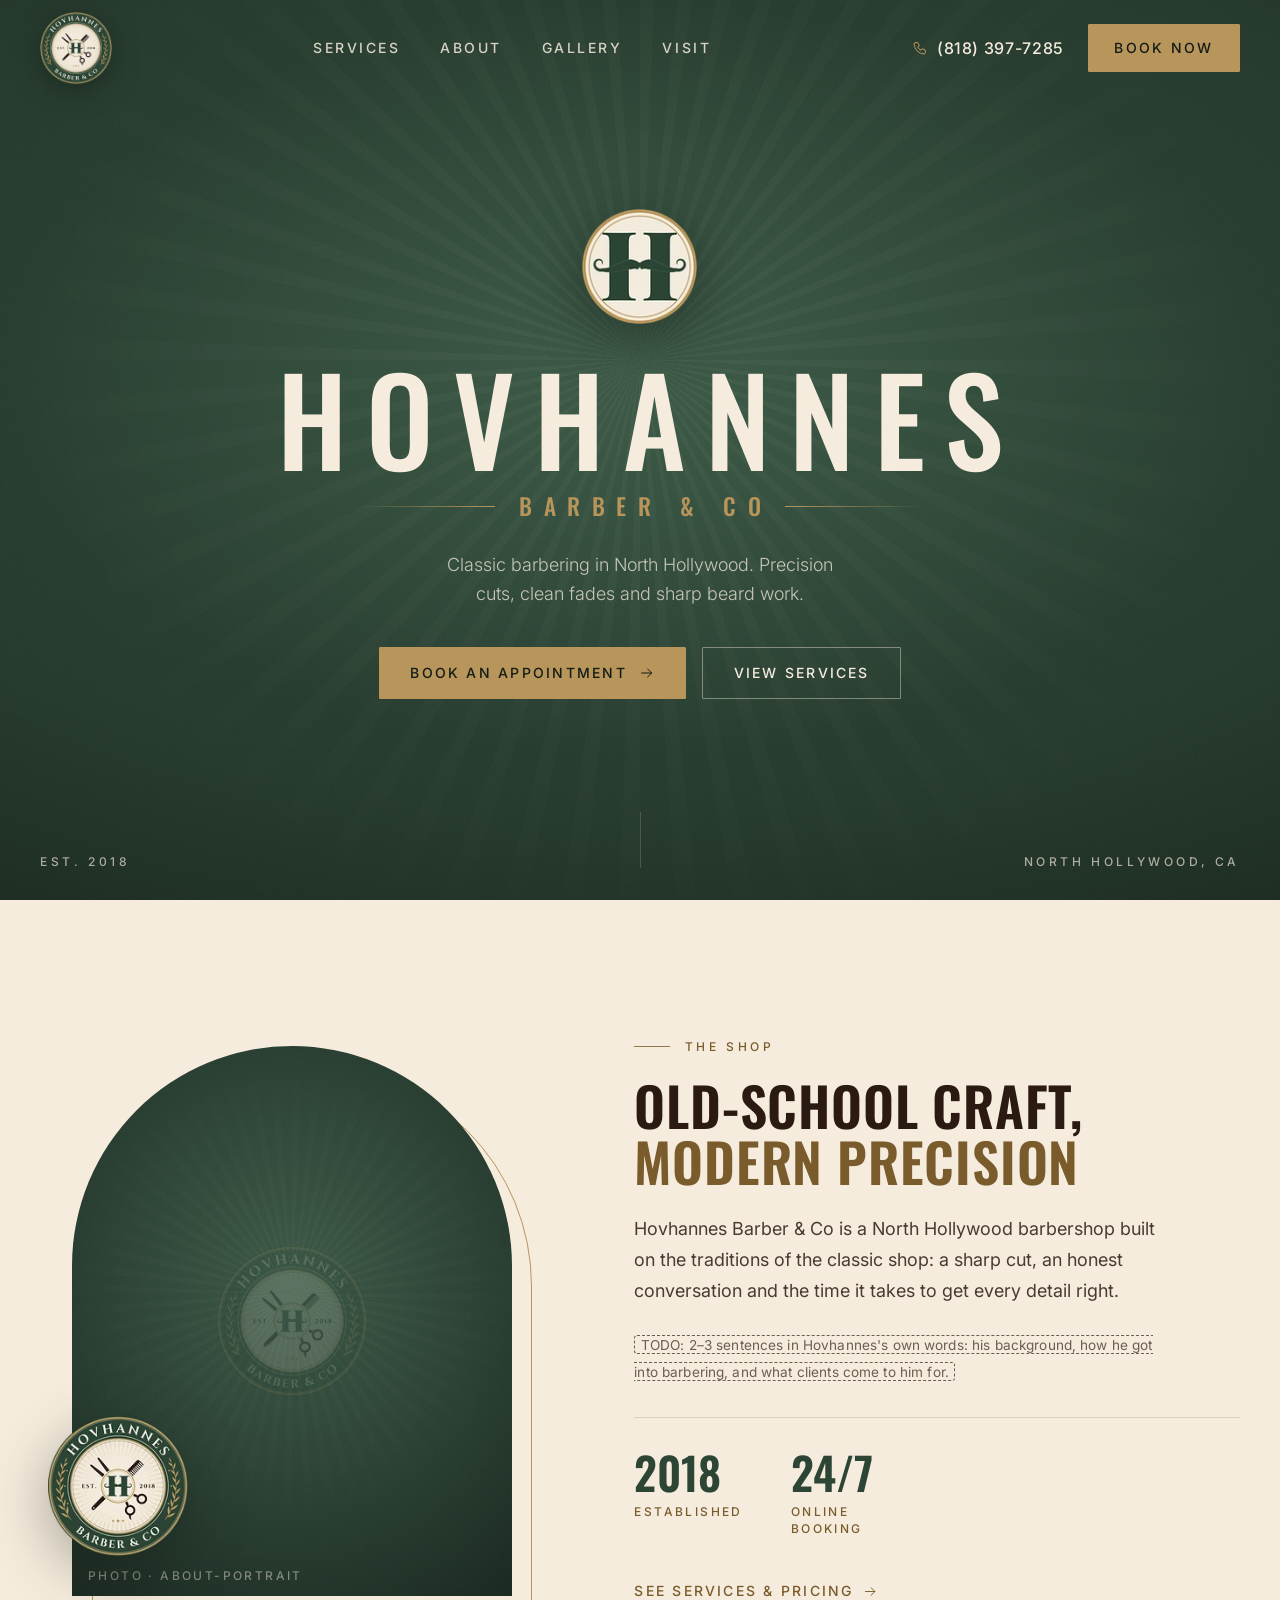
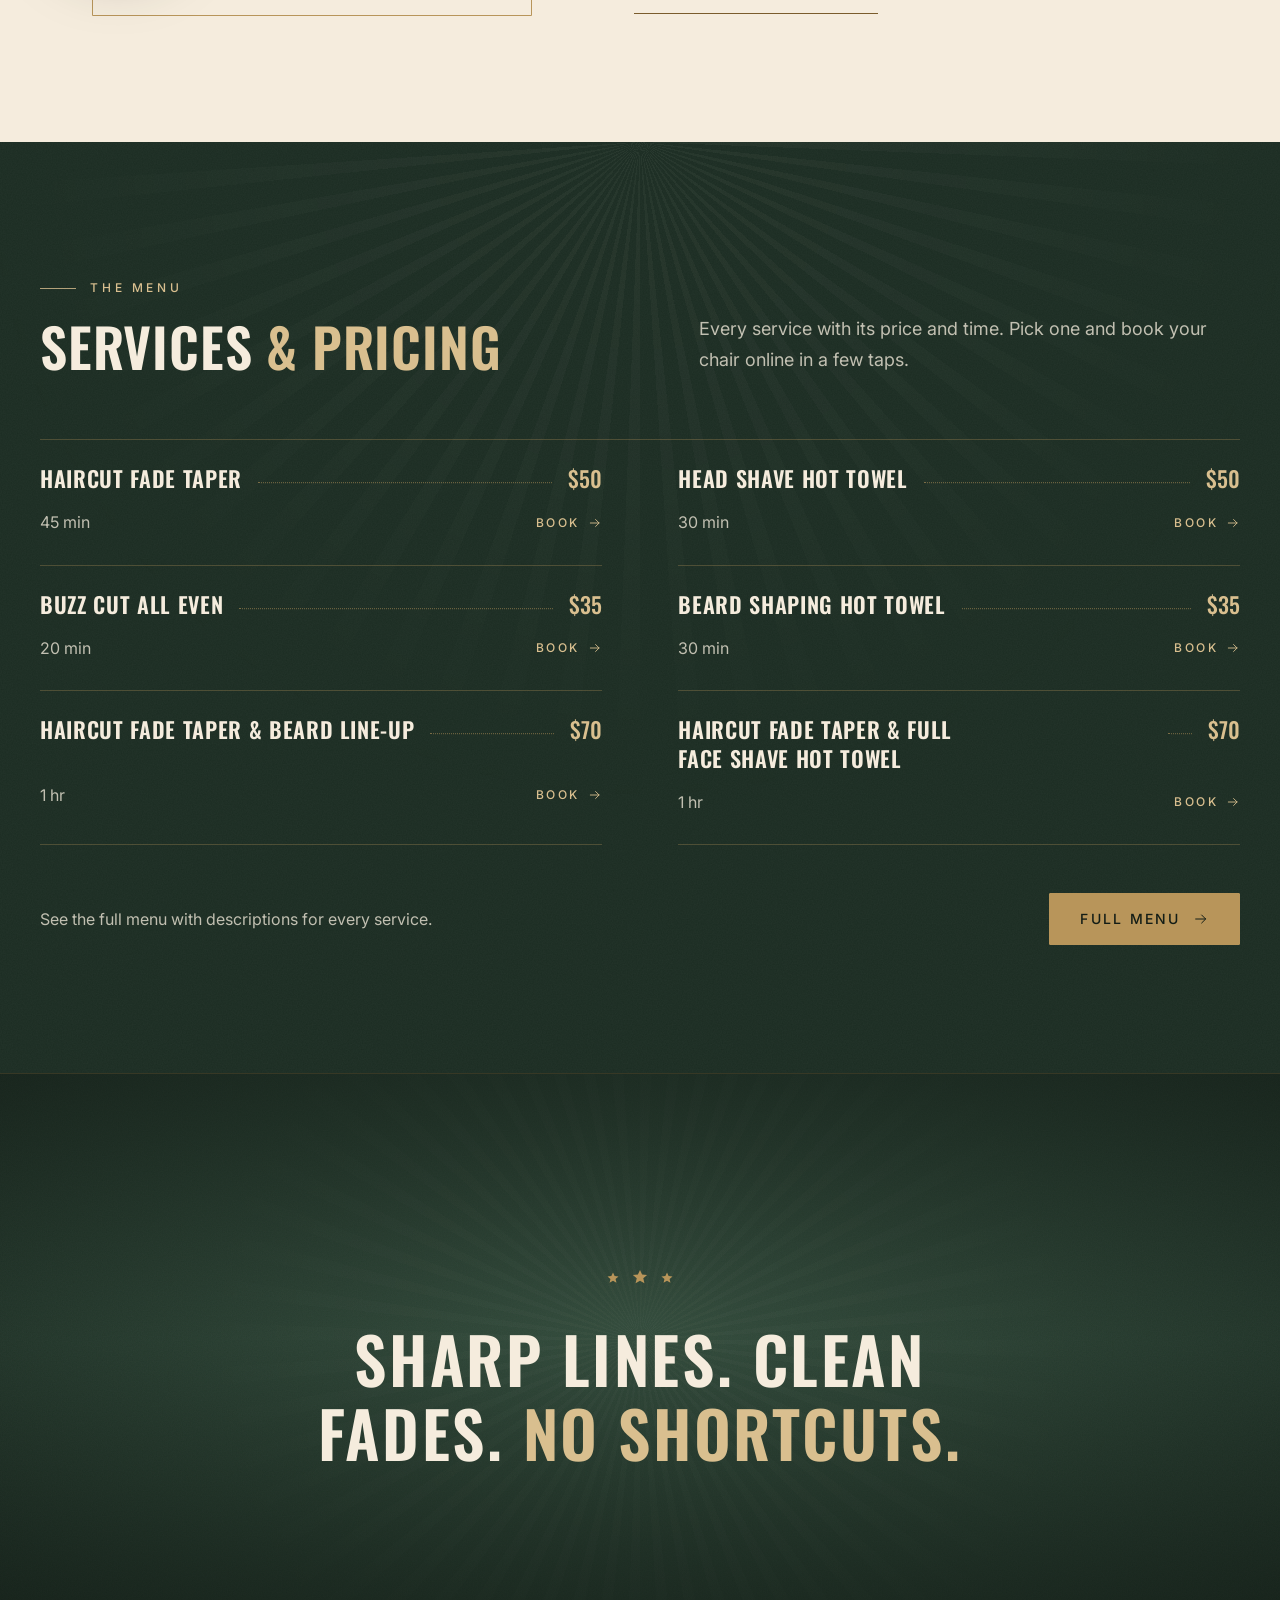
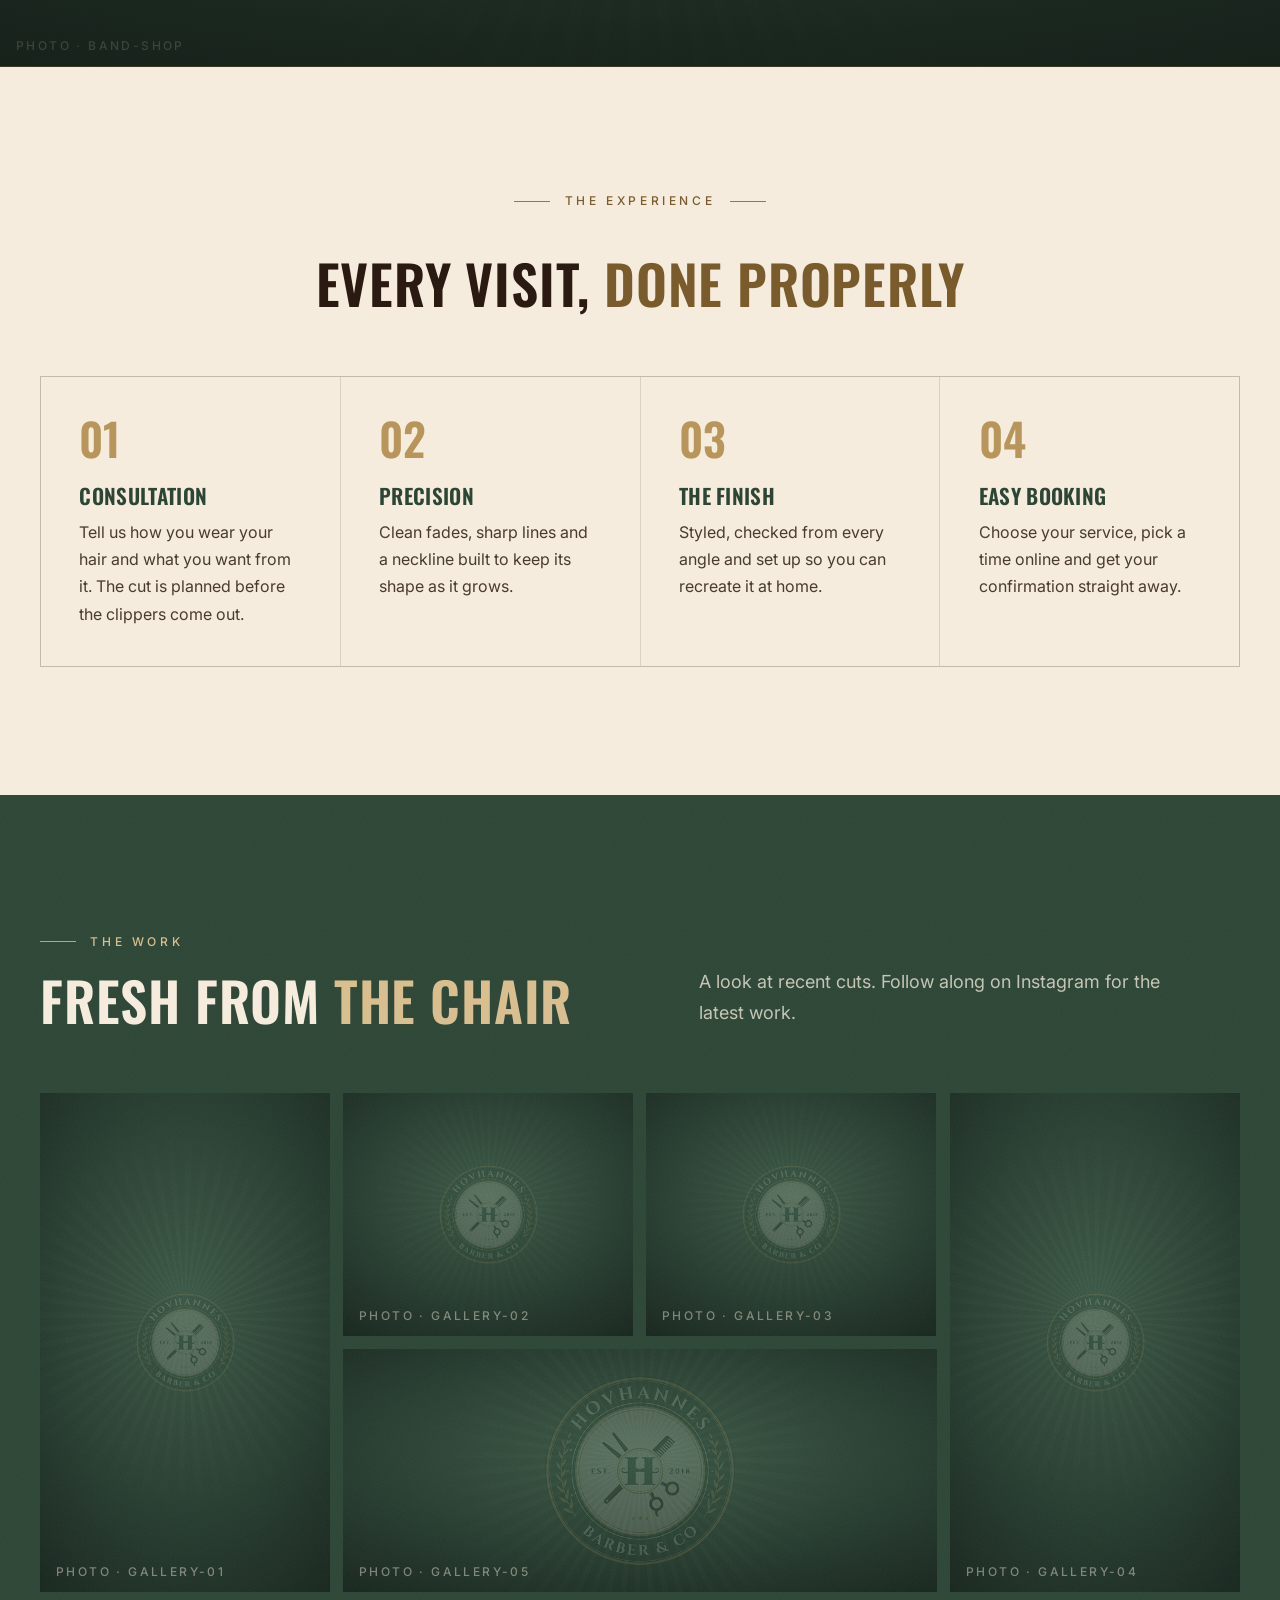
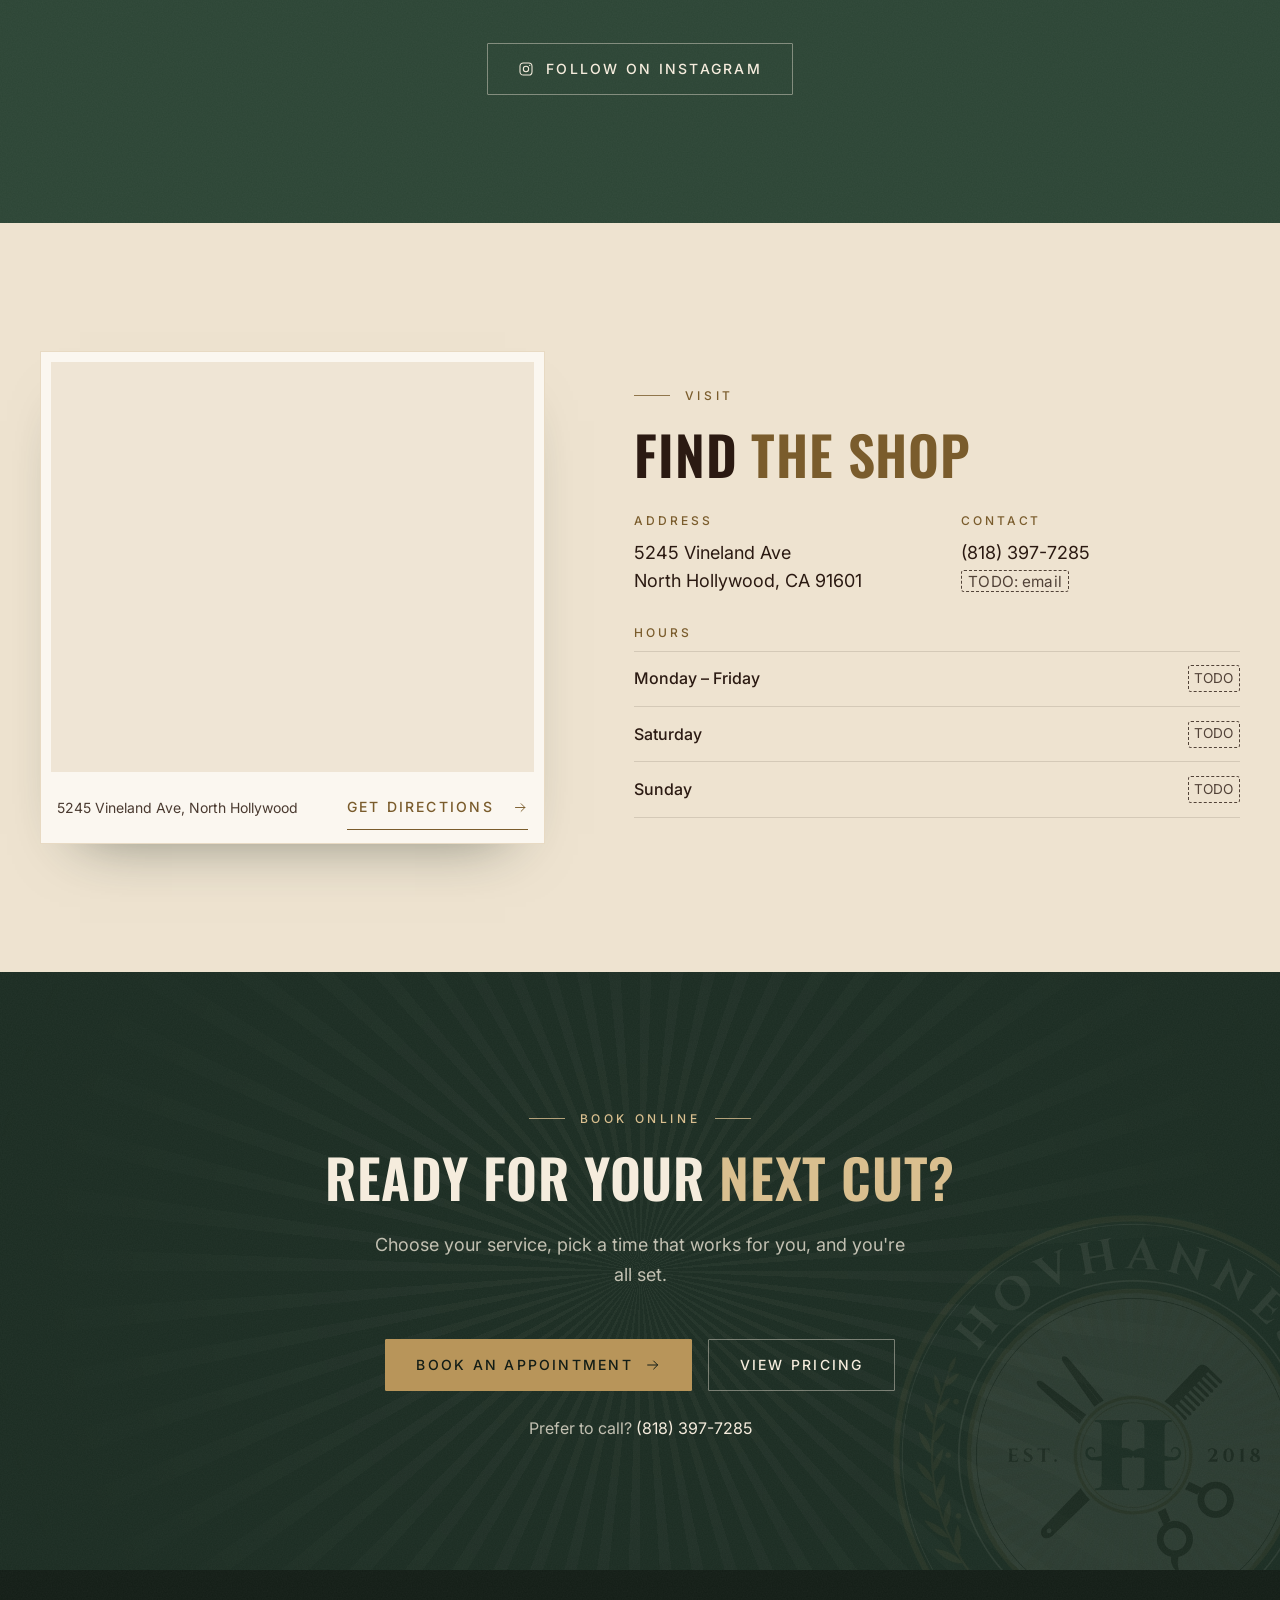
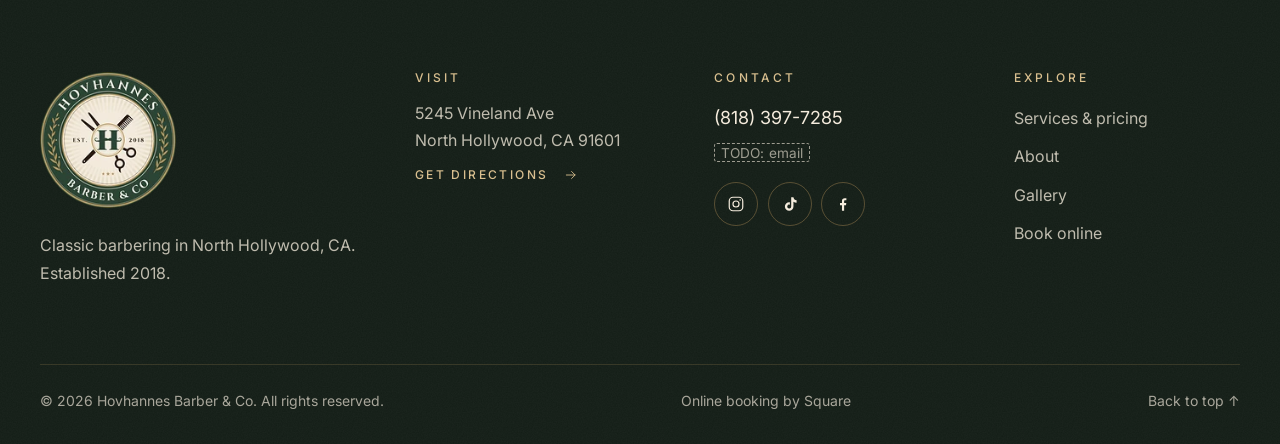
==== commit 9b23d630: "Switch to Oswald/Inter and restore the monogram hero - Make Condensed Classic (Oswald headings, Inte" ====
--- a/index.html
+++ b/index.html
@@ -24,11 +24,9 @@
 
   <link rel="preconnect" href="https://fonts.googleapis.com">
   <link rel="preconnect" href="https://fonts.gstatic.com" crossorigin>
-  <link rel="stylesheet" href="https://fonts.googleapis.com/css2?family=Cinzel:wght@400..700&amp;family=Jost:wght@300..600&amp;display=swap">
+  <link rel="stylesheet" href="https://fonts.googleapis.com/css2?family=Inter:wght@300..600&amp;family=Oswald:wght@500..600&amp;display=swap">
   <link rel="stylesheet" href="assets/css/styles.css">
   <script>document.documentElement.classList.add("js");</script>
-  <!-- DEV ONLY: Font Lab. Runs only on localhost/127.0.0.1. Remove this script, assets/js/font-lab.js and fonts.html before launch. -->
-  <script>(function(){var h=location.hostname;if(h!=="localhost"&&h!=="127.0.0.1")return;try{var f=localStorage.getItem("hbc-font-lab");if(f)document.documentElement.setAttribute("data-font",f);}catch(e){}var s=document.createElement("script");s.src="assets/js/font-lab.js";document.head.appendChild(s);})();</script>
 
   <!-- TODO: fill the remaining "TODO" values (domain, hours, price range, socials) before launch. -->
   <script type="application/ld+json">
@@ -109,14 +107,15 @@
     <!-- ============ HERO ============ -->
     <section class="hero rays tex on-dark" aria-labelledby="hero-title">
       <div class="container hero__content">
-        <img class="hero__badge"
-             src="assets/img/badge-480.webp"
-             srcset="assets/img/badge-320.webp 320w, assets/img/badge-480.webp 480w, assets/img/badge-800.webp 800w, assets/img/badge-1200.webp 1200w"
-             sizes="(min-width: 768px) 400px, 240px"
-             width="400" height="400" fetchpriority="high"
-             alt="Hovhannes Barber &amp; Co, established 2018">
-        <h1 class="hero__title" id="hero-title">Classic Barbering in North&nbsp;Hollywood</h1>
-        <p class="hero__sub">Precision cuts, clean fades and sharp beard work. Book your chair online.</p>
+        <img class="hero__mark"
+             src="assets/img/monogram-120.webp"
+             srcset="assets/img/monogram-120.webp 1x, assets/img/monogram-240.webp 2x, assets/img/monogram-360.webp 3x"
+             width="120" height="120" fetchpriority="high" alt="">
+        <h1 class="wordmark" id="hero-title">
+          <span class="wordmark__name">Hovhannes</span>
+          <span class="wordmark__sub"><span>Barber &amp; Co</span></span>
+        </h1>
+        <p class="hero__sub">Classic barbering in North Hollywood. Precision cuts, clean fades and sharp beard work.</p>
         <div class="hero__actions">
           <a class="btn btn--gold" href="services.html#menu" data-book>
             Book an appointment
--- a/assets/css/styles.css
+++ b/assets/css/styles.css
@@ -31,23 +31,11 @@
   --line-gold: rgba(184, 149, 90, 0.3);
   --line-dark: rgba(43, 26, 18, 0.13);
 
-  /* ---- Type tokens (swap fonts here) ---- */
-  --font-display: "Cinzel", "Trajan Pro", "Times New Roman", serif;
-  --font-sans: "Jost", "Futura", "Century Gothic", "Avenir Next", system-ui, sans-serif;
-
-  /* Display tuning knobs (defaults = Cinzel). The dev Font Lab overrides these per pairing. */
-  --display-weight: 500;           /* section headings, hero title */
-  --display-weight-strong: 600;    /* card names, pillar/step titles */
-  --display-case: none;            /* none | uppercase */
-  --display-tracking: 0.03em;
-  --display-tracking-wide: 0.07em; /* hero title, statement band */
-  --display-leading: 1.18;
-  --display-scale: 1;              /* multiplies heading sizes */
-  --display-stretch: normal;       /* for width-axis fonts */
-  --name-case: none;               /* service names, small display text */
-  --name-tracking: 0.035em;
-  --name-scale: 1;
-  --price-weight: 600;
+  /* ---- Type tokens ----
+     Display: Oswald (condensed grotesk), uppercase, 600 for headings / 500 for prices.
+     Body/UI: Inter. */
+  --font-display: "Oswald", "Arial Narrow", sans-serif;
+  --font-sans: "Inter", system-ui, -apple-system, "Segoe UI", Roboto, sans-serif;
 
   --fs-12: 0.75rem;
   --fs-14: 0.875rem;
@@ -55,9 +43,9 @@
   --fs-18: 1.125rem;
   --fs-20: 1.25rem;
   --fs-24: 1.5rem;
-  --fs-h3: clamp(1.2rem, 1.5vw, 1.375rem);
-  --fs-h2: clamp(1.75rem, 3.4vw, 2.75rem);
-  --fs-h1: clamp(2.1rem, 5vw, 3.75rem);
+  --fs-h3: clamp(1.32rem, 1.65vw, 1.5rem);
+  --fs-h2: clamp(2.15rem, 4.2vw, 3.4rem);
+  --fs-h1: clamp(2.6rem, 6.2vw, 4.65rem);
 
   /* ---- Spacing (8px rhythm) ---- */
   --sp-1: 0.5rem;
@@ -120,11 +108,10 @@
 h1, h2, h3, h4 {
   margin: 0;
   font-family: var(--font-display);
-  font-weight: var(--display-weight);
-  font-stretch: var(--display-stretch);
-  line-height: var(--display-leading);
-  letter-spacing: var(--display-tracking);
-  text-transform: var(--display-case);
+  font-weight: 600;
+  line-height: 1.06;
+  letter-spacing: 0.015em;
+  text-transform: uppercase;
   text-wrap: balance;
 }
 ul, ol { margin: 0; padding: 0; list-style: none; }
@@ -228,9 +215,9 @@
 }
 .theme-green .eyebrow, .theme-deep .eyebrow, .on-dark .eyebrow { color: var(--gold-200); }
 
-.h1 { font-size: calc(var(--fs-h1) * var(--display-scale)); }
-.h2 { font-size: calc(var(--fs-h2) * var(--display-scale)); }
-.h3 { font-size: calc(var(--fs-h3) * var(--display-scale)); }
+.h1 { font-size: var(--fs-h1); }
+.h2 { font-size: var(--fs-h2); }
+.h3 { font-size: var(--fs-h3); }
 
 /* Accent words: color only, no decorative italics */
 .h1 em, .h2 em, .h3 em, .accent {
@@ -465,11 +452,10 @@
   align-items: center;
   min-height: 56px;
   font-family: var(--font-display);
-  font-size: calc(clamp(1.6rem, 7vw, 2.1rem) * var(--display-scale));
-  font-weight: var(--display-weight);
-  font-stretch: var(--display-stretch);
-  letter-spacing: var(--display-tracking);
-  text-transform: var(--display-case);
+  font-size: clamp(2rem, 8.7vw, 2.6rem);
+  font-weight: 600;
+  letter-spacing: 0.015em;
+  text-transform: uppercase;
   text-decoration: none;
 }
 .mobile-nav ul a:hover { color: var(--gold-200); }
@@ -491,34 +477,57 @@
   text-align: center;
   color: var(--cream);
   background:
-    radial-gradient(ellipse 60% 55% at 50% 34%, rgba(78, 115, 91, 0.55) 0%, rgba(78, 115, 91, 0) 70%),
-    radial-gradient(ellipse 120% 90% at 50% 36%, var(--green) 0%, var(--green-800) 55%, var(--green-950) 100%);
-  --rays-y: 34%;
-}
-@media (min-width: 768px) { .hero { --rays-y: 38%; } }
+    radial-gradient(ellipse 70% 60% at 50% 42%, rgba(70, 104, 82, 0.55) 0%, rgba(70, 104, 82, 0) 70%),
+    radial-gradient(ellipse 120% 90% at 50% 40%, var(--green) 0%, var(--green-800) 55%, var(--green-950) 100%);
+  --rays-y: 40%;
+}
 
 .hero__content { position: relative; display: flex; flex-direction: column; align-items: center; }
 
-.hero__badge {
-  width: clamp(240px, 29vw, 400px);
+.hero__mark {
+  width: clamp(96px, 9vw, 120px);
   height: auto;
   aspect-ratio: 1;
-  filter: drop-shadow(0 28px 50px rgba(0, 0, 0, 0.42));
-}
-
-.hero__title {
-  margin-top: clamp(var(--sp-4), 4vw, 2.75rem);
-  max-width: 22ch;
-  font-size: calc(clamp(1.5rem, 3vw, 2.35rem) * var(--display-scale));
-  letter-spacing: var(--display-tracking-wide);
-  line-height: calc(var(--display-leading) + 0.05);
-}
-@media (min-width: 1024px) { .hero__title { max-width: none; } }
+  margin-bottom: clamp(1.5rem, 3vw, 2.25rem);
+  filter: drop-shadow(0 14px 28px rgba(0, 0, 0, 0.38));
+}
+
+/* Brand lockup (the page's h1): HOVHANNES / -- BARBER & CO -- */
+.wordmark { display: flex; flex-direction: column; align-items: center; }
+.wordmark__name {
+  display: block;
+  font-size: clamp(3rem, 14vw, 7.5rem);
+  font-weight: 500;
+  line-height: 0.95;
+  letter-spacing: 0.16em;
+  margin-right: -0.16em; /* optical centering of tracked caps */
+}
+.wordmark__sub {
+  display: flex;
+  align-items: center;
+  justify-content: center;
+  gap: clamp(0.9rem, 2vw, 1.5rem);
+  width: 100%;
+  margin-top: clamp(0.9rem, 1.6vw, 1.35rem);
+  font-size: clamp(1rem, 2vw, 1.45rem);
+  font-weight: 500;
+  line-height: 1;
+  letter-spacing: 0.5em;
+  color: var(--gold);
+}
+.wordmark__sub span { margin-right: -0.5em; }
+.wordmark__sub::before, .wordmark__sub::after {
+  content: "";
+  flex: 0 1 clamp(2.5rem, 11vw, 9rem);
+  height: 1px;
+  background: linear-gradient(90deg, transparent, var(--gold));
+}
+.wordmark__sub::after { background: linear-gradient(90deg, var(--gold), transparent); }
 
 .hero__sub {
   text-wrap: balance;
-  margin: var(--sp-2) auto 0;
-  max-width: 32rem;
+  margin: clamp(1.5rem, 3vw, 2.1rem) auto 0;
+  max-width: 34rem;
   padding-inline: var(--sp-1);
   font-size: var(--fs-18);
   font-weight: 300;
@@ -711,9 +720,8 @@
 .fact__value {
   display: block;
   font-family: var(--font-display);
-  font-size: calc(2.25rem * var(--display-scale));
-  font-weight: var(--display-weight);
-  font-stretch: var(--display-stretch);
+  font-size: 2.8rem;
+  font-weight: 600;
   line-height: 1;
   color: var(--green);
   font-variant-numeric: lining-nums tabular-nums;
@@ -758,11 +766,10 @@
 .menu-item__top { display: flex; align-items: baseline; gap: var(--sp-2); }
 .menu-item__name {
   font-family: var(--font-display);
-  font-size: calc(var(--fs-20) * var(--name-scale));
-  font-weight: var(--display-weight);
-  font-stretch: var(--display-stretch);
-  letter-spacing: var(--name-tracking);
-  text-transform: var(--name-case);
+  font-size: 1.375rem;
+  font-weight: 600;
+  letter-spacing: 0.03em;
+  text-transform: uppercase;
   line-height: 1.3;
 }
 .menu-item__leader {
@@ -773,9 +780,8 @@
 }
 .menu-item__price {
   font-family: var(--font-display);
-  font-size: calc(var(--fs-20) * var(--name-scale));
-  font-weight: var(--price-weight);
-  font-stretch: var(--display-stretch);
+  font-size: 1.375rem;
+  font-weight: 500;
   line-height: 1;
   color: var(--gold-200);
   white-space: nowrap;
@@ -852,12 +858,11 @@
   max-width: 20ch;
   margin: 0 auto;
   font-family: var(--font-display);
-  font-size: calc(clamp(1.75rem, 4.2vw, 3.25rem) * var(--display-scale));
-  font-weight: var(--display-weight);
-  font-stretch: var(--display-stretch);
-  letter-spacing: var(--display-tracking-wide);
-  text-transform: var(--display-case);
-  line-height: calc(var(--display-leading) + 0.1);
+  font-size: clamp(2.15rem, 5.2vw, 4rem);
+  font-weight: 600;
+  letter-spacing: 0.04em;
+  text-transform: uppercase;
+  line-height: 1.16;
   text-wrap: balance;
 }
 .band__quote span { color: var(--gold-200); }
@@ -880,16 +885,15 @@
 .pillar__num {
   display: block;
   font-family: var(--font-display);
-  font-size: calc(2.25rem * var(--display-scale));
-  font-weight: var(--display-weight);
-  font-stretch: var(--display-stretch);
+  font-size: 2.8rem;
+  font-weight: 600;
   line-height: 1;
   color: var(--gold);
 }
 .pillar h3 {
   margin: var(--sp-3) 0 0.75rem;
-  font-size: calc(var(--fs-h3) * var(--name-scale));
-  font-weight: var(--display-weight-strong);
+  font-size: var(--fs-h3);
+  font-weight: 600;
   color: var(--green);
 }
 .pillar p { color: var(--brown-700); }
@@ -1059,7 +1063,7 @@
   padding-bottom: 1.25rem;
   border-bottom: 1px solid rgba(43, 26, 18, 0.28);
 }
-.menu-cat__head h2 { font-size: calc(clamp(1.6rem, 3vw, 2.25rem) * var(--display-scale)); color: var(--green); }
+.menu-cat__head h2 { font-size: clamp(2rem, 3.7vw, 2.8rem); color: var(--green); }
 .menu-cat__count {
   font: 500 var(--fs-12)/1 var(--font-sans);
   letter-spacing: 0.22em;
@@ -1104,11 +1108,10 @@
 .card__top { display: flex; align-items: flex-start; justify-content: space-between; gap: var(--sp-2); }
 .card__name {
   font-family: var(--font-display);
-  font-size: calc(var(--fs-20) * var(--name-scale));
-  font-weight: var(--display-weight-strong);
-  font-stretch: var(--display-stretch);
-  letter-spacing: var(--name-tracking);
-  text-transform: var(--name-case);
+  font-size: 1.375rem;
+  font-weight: 600;
+  letter-spacing: 0.03em;
+  text-transform: uppercase;
   line-height: 1.3;
   color: var(--green);
 }
@@ -1116,9 +1119,8 @@
   flex: none;
   text-align: right;
   font-family: var(--font-display);
-  font-size: calc(var(--fs-24) * var(--name-scale));
-  font-weight: var(--price-weight);
-  font-stretch: var(--display-stretch);
+  font-size: 1.65rem;
+  font-weight: 500;
   line-height: 1.1;
   color: var(--brown);
   font-variant-numeric: lining-nums tabular-nums;
@@ -1182,13 +1184,12 @@
 .step__num {
   display: block;
   font-family: var(--font-display);
-  font-weight: var(--display-weight);
-  font-stretch: var(--display-stretch);
-  font-size: calc(2.25rem * var(--display-scale));
+  font-weight: 600;
+  font-size: 2.8rem;
   line-height: 1;
   color: var(--gold);
 }
-.step h3 { margin: var(--sp-3) 0 0.75rem; font-size: calc(var(--fs-h3) * var(--name-scale)); font-weight: var(--display-weight-strong); }
+.step h3 { margin: var(--sp-3) 0 0.75rem; font-size: var(--fs-h3); font-weight: 600; }
 .step p { color: var(--on-green-muted); }
 
 .policy {
@@ -1199,7 +1200,7 @@
   background: var(--cream-50);
 }
 @media (min-width: 768px) { .policy { grid-template-columns: 1fr 2fr; align-items: start; } }
-.policy h2 { font-size: calc(clamp(1.5rem, 2.6vw, 2rem) * var(--display-scale)); color: var(--green); }
+.policy h2 { font-size: clamp(1.85rem, 3.2vw, 2.5rem); color: var(--green); }
 
 /* ---------- Footer ---------- */
 
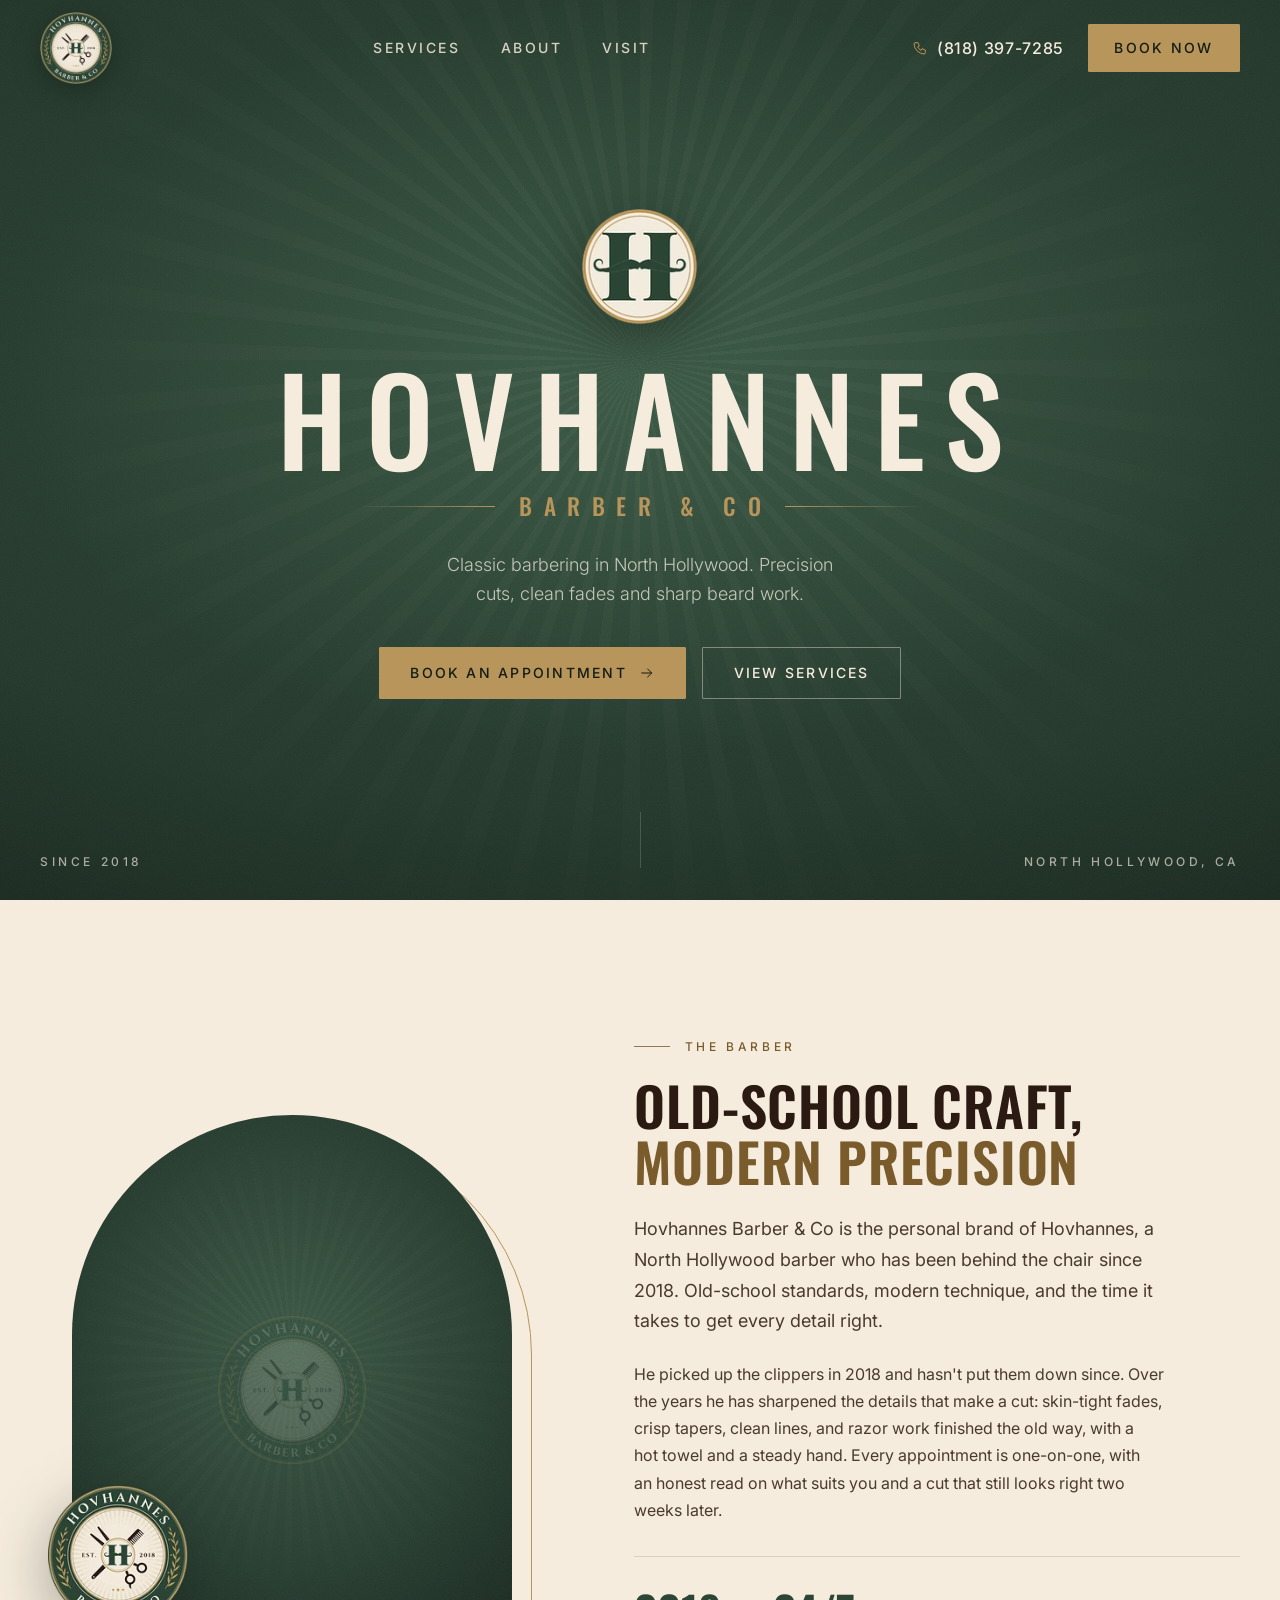
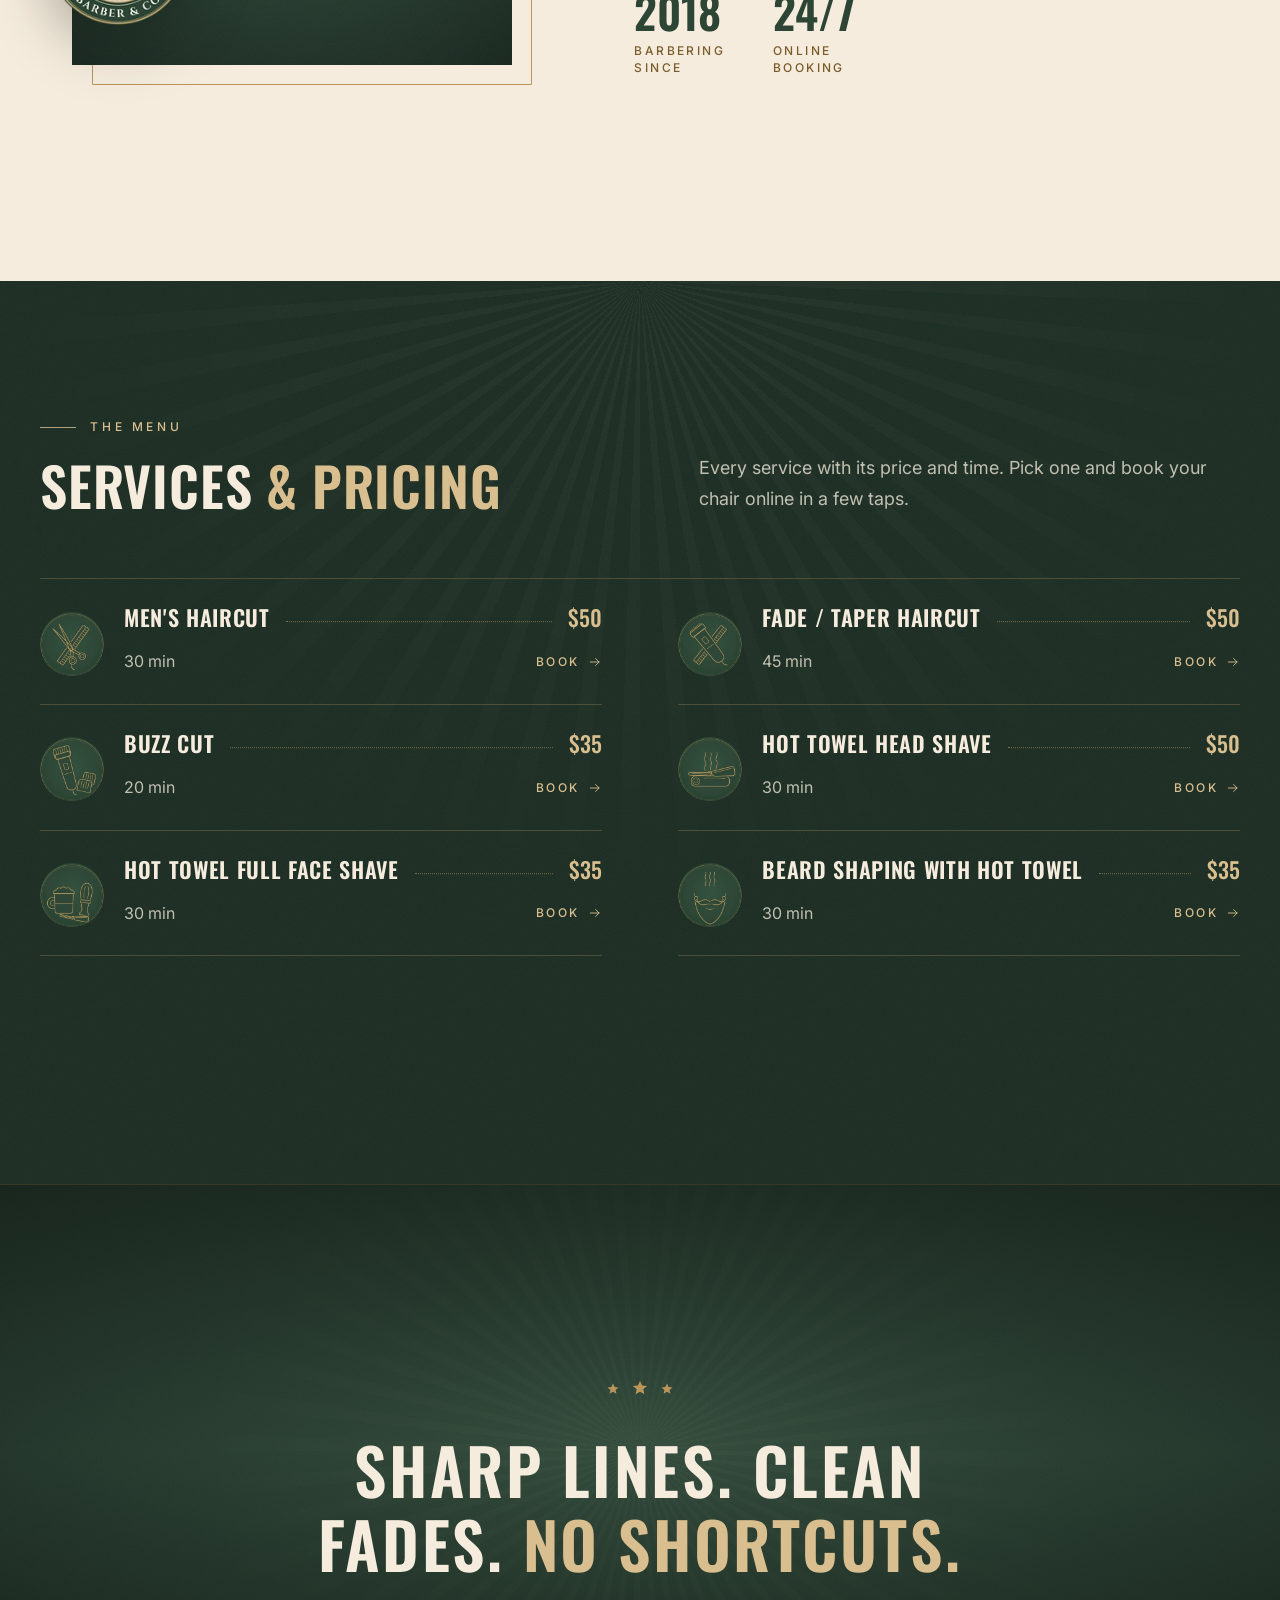
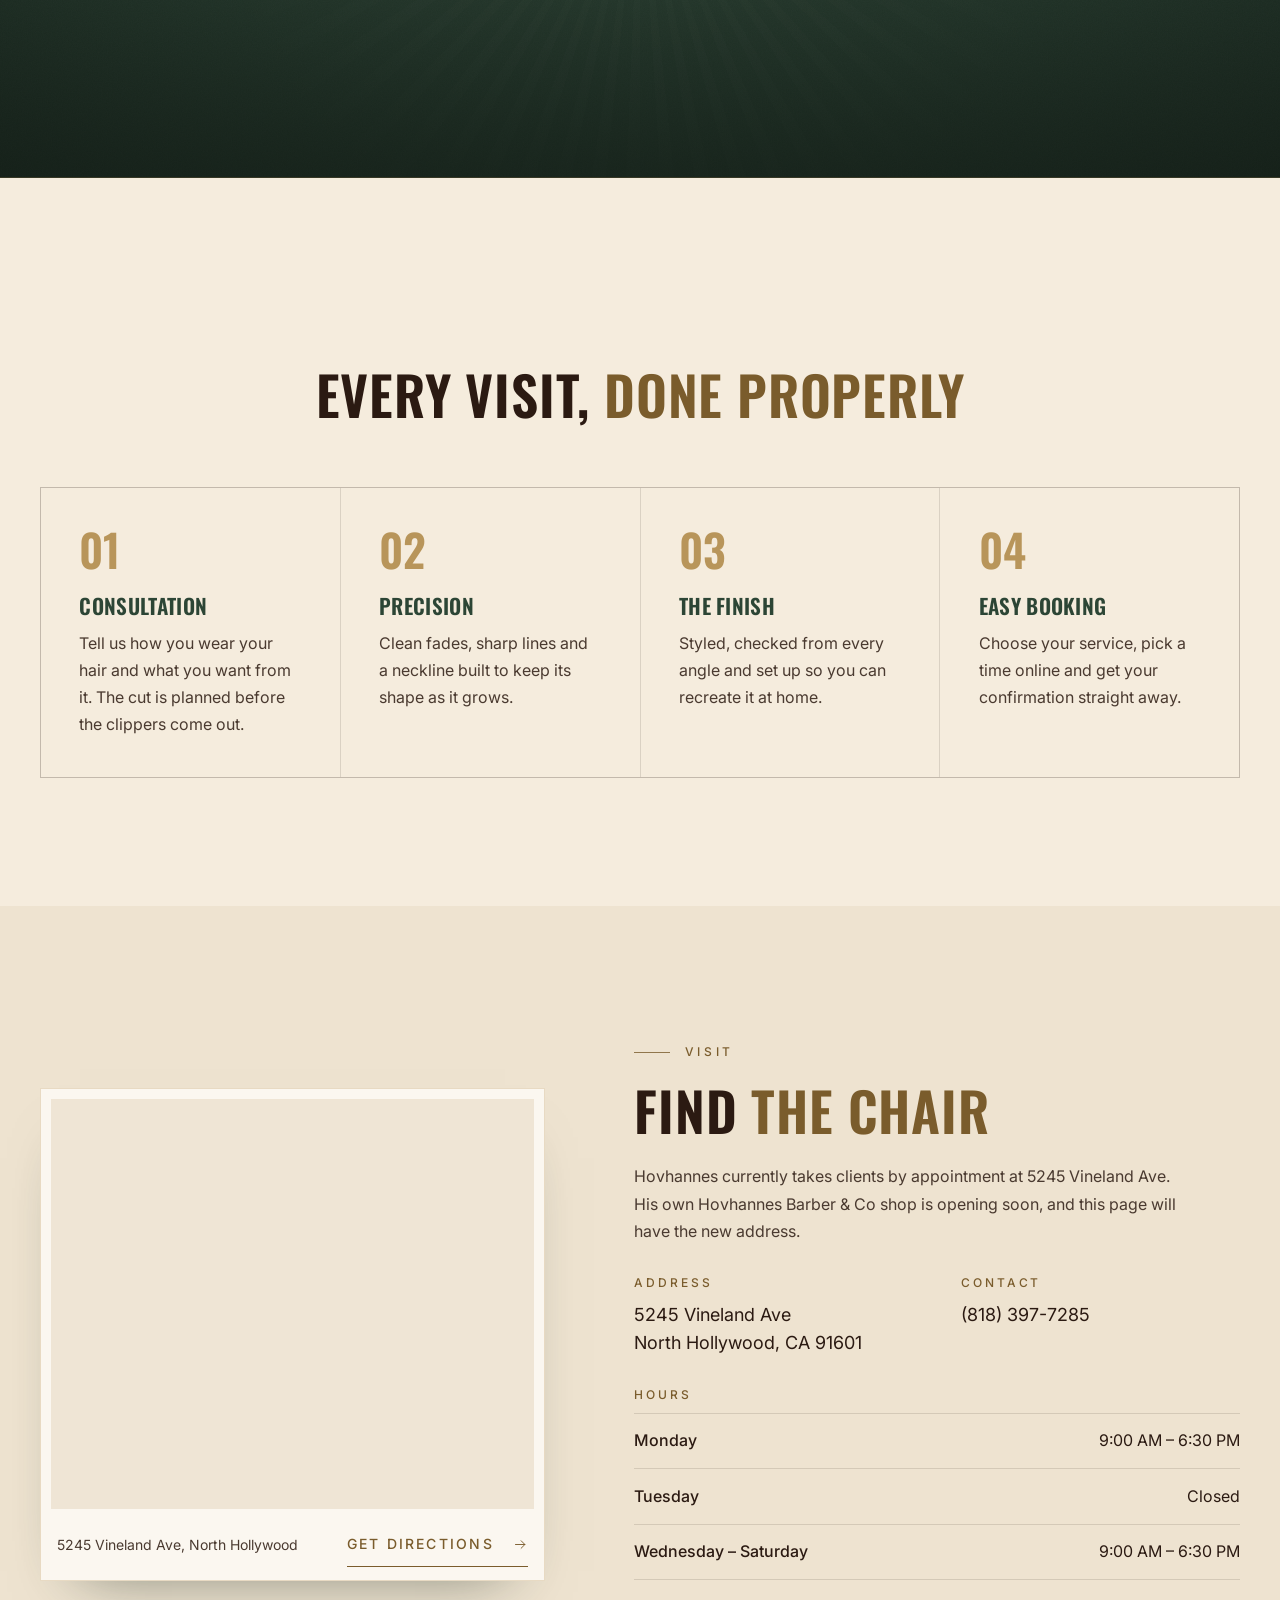
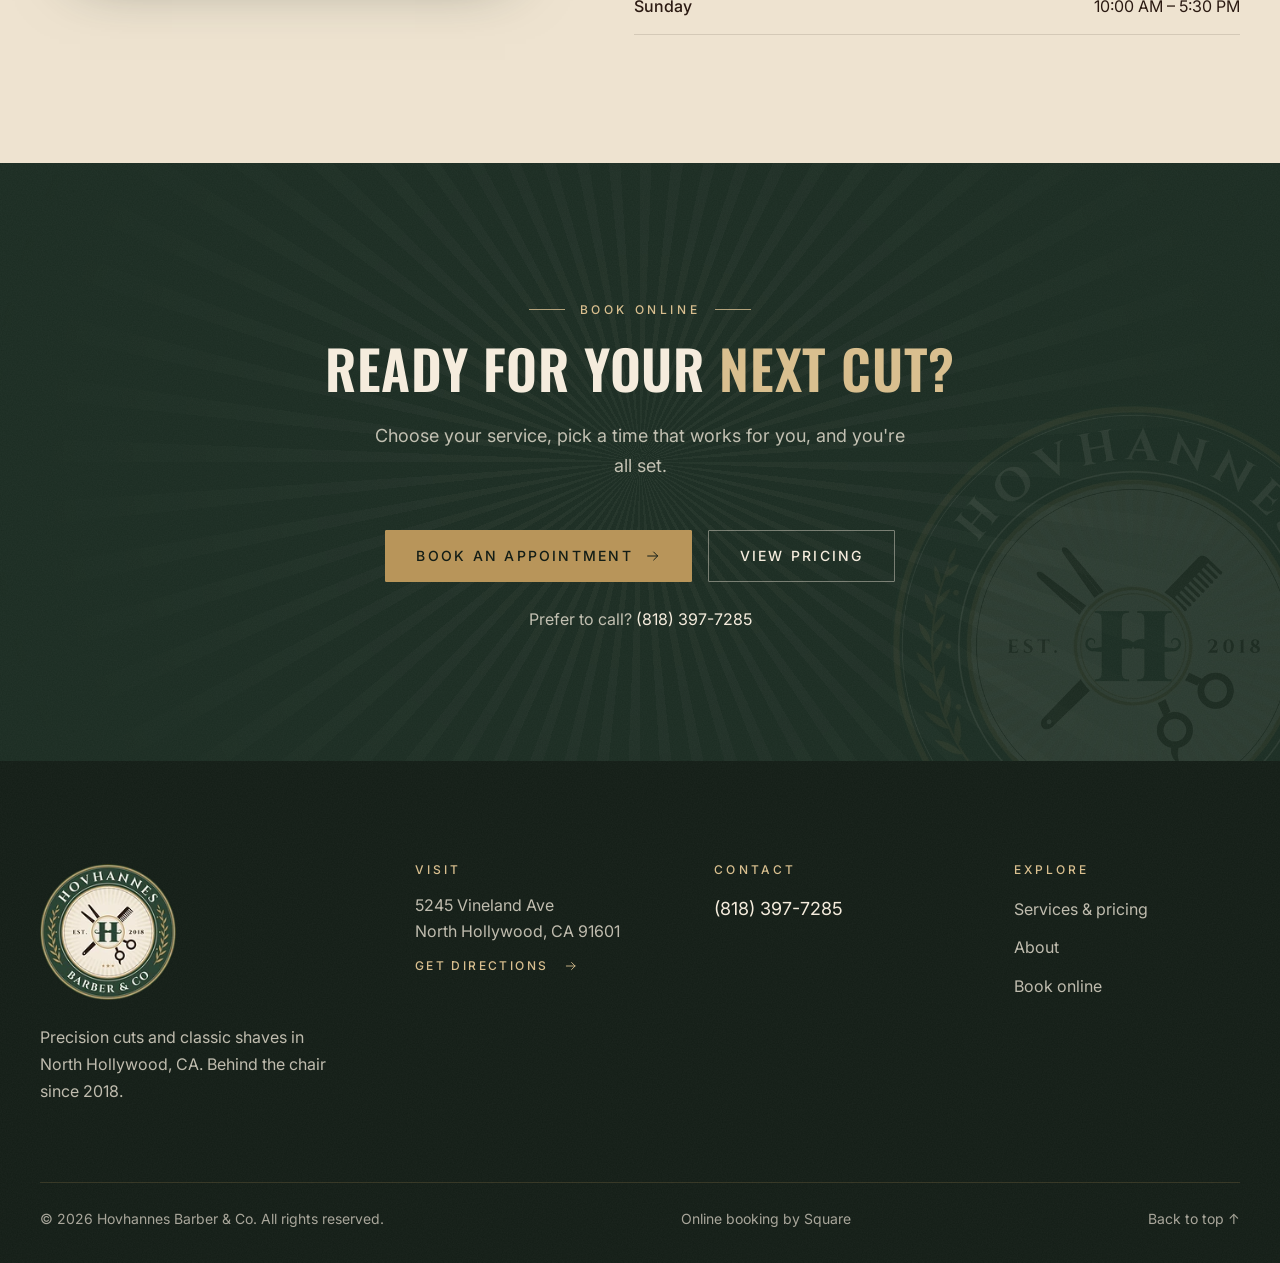
==== commit ebd2b75e: "Add hours, bio and live domain; hide unfinished sections - Hours: Mon and Wed-Sat 9:00-6:30, Sun 10:" ====
--- a/index.html
+++ b/index.html
@@ -3,17 +3,17 @@
 <head>
   <meta charset="utf-8">
   <meta name="viewport" content="width=device-width, initial-scale=1">
-  <title>Hovhannes Barber &amp; Co | Barbershop in North Hollywood, CA</title>
-  <meta name="description" content="Classic barbershop in North Hollywood, CA. Haircuts, skin fades, beard trims and shape-ups at 5245 Vineland Ave. Book your appointment online.">
+  <title>Hovhannes Barber &amp; Co | Barber in North Hollywood, CA</title>
+  <meta name="description" content="North Hollywood barber since 2018. Precision haircuts, fades, tapers, hot towel shaves and beard work at 5245 Vineland Ave. Book online.">
   <meta name="theme-color" content="#2C4535">
-  <!-- TODO: set the live domain, then uncomment: <link rel="canonical" href="https://TODO-domain.com/"> -->
+  <link rel="canonical" href="https://hovhannesbarberco.com/">
 
   <meta property="og:type" content="website">
   <meta property="og:site_name" content="Hovhannes Barber &amp; Co">
-  <meta property="og:title" content="Hovhannes Barber &amp; Co | Barbershop in North Hollywood, CA">
-  <meta property="og:description" content="Classic barbering in North Hollywood, CA. Book your appointment online.">
-  <!-- TODO: og:image and og:url must be absolute URLs on the live domain. -->
-  <meta property="og:image" content="assets/img/og-image.jpg">
+  <meta property="og:title" content="Hovhannes Barber &amp; Co | Barber in North Hollywood, CA">
+  <meta property="og:description" content="Precision cuts, clean fades and hot towel shaves in North Hollywood, CA. Book online.">
+  <meta property="og:url" content="https://hovhannesbarberco.com/">
+  <meta property="og:image" content="https://hovhannesbarberco.com/assets/img/og-image.jpg">
   <meta property="og:image:width" content="1200">
   <meta property="og:image:height" content="630">
   <meta name="twitter:card" content="summary_large_image">
@@ -28,18 +28,18 @@
   <link rel="stylesheet" href="assets/css/styles.css">
   <script>document.documentElement.classList.add("js");</script>
 
-  <!-- TODO: fill the remaining "TODO" values (domain, hours, price range, socials) before launch. -->
   <script type="application/ld+json">
   {
     "@context": "https://schema.org",
     "@type": "BarberShop",
     "name": "Hovhannes Barber & Co",
-    "foundingDate": "2018",
-    "url": "TODO: https://your-domain.com/",
-    "logo": "TODO: https://your-domain.com/assets/img/badge-800.png",
-    "image": "TODO: https://your-domain.com/assets/img/og-image.jpg",
+    "description": "North Hollywood barber since 2018: precision haircuts, fades, tapers, hot towel shaves and beard work, by appointment.",
+    "url": "https://hovhannesbarberco.com/",
+    "logo": "https://hovhannesbarberco.com/assets/img/badge-800.png",
+    "image": "https://hovhannesbarberco.com/assets/img/og-image.jpg",
     "telephone": "+1-818-397-7285",
-    "priceRange": "TODO: $$",
+    "priceRange": "$$",
+    "founder": { "@type": "Person", "name": "Hovhannes", "jobTitle": "Barber" },
     "address": {
       "@type": "PostalAddress",
       "streetAddress": "5245 Vineland Ave",
@@ -49,8 +49,7 @@
       "addressCountry": "US"
     },
     "hasMap": "https://www.google.com/maps/search/?api=1&query=5245+Vineland+Ave%2C+North+Hollywood%2C+CA+91601",
-    "openingHours": "TODO: e.g. Tu-Fr 10:00-19:00, Sa 09:00-17:00",
-    "sameAs": ["TODO: Instagram URL"]
+    "openingHours": ["Mo 09:00-18:30", "We-Sa 09:00-18:30", "Su 10:00-17:30"]
   }
   </script>
 </head>
@@ -66,7 +65,6 @@
       <nav class="nav" aria-label="Main">
         <a href="services.html">Services</a>
         <a href="#about">About</a>
-        <a href="#gallery">Gallery</a>
         <a href="#visit">Visit</a>
       </nav>
 
@@ -89,7 +87,6 @@
         <li><a href="index.html">Home</a></li>
         <li><a href="services.html">Services</a></li>
         <li><a href="#about">About</a></li>
-        <li><a href="#gallery">Gallery</a></li>
         <li><a href="#visit">Visit</a></li>
       </ul>
     </nav>
@@ -125,7 +122,7 @@
         </div>
       </div>
       <div class="container hero__foot" aria-hidden="true">
-        <span>Est. 2018</span>
+        <span>Since 2018</span>
         <span class="scroll-cue"></span>
         <span>North Hollywood, CA</span>
       </div>
@@ -141,20 +138,19 @@
             <img src="assets/img/photos/about-portrait.jpg" alt="TODO: describe the photo" loading="lazy">
             -->
             <div class="slot__mark" aria-hidden="true"><span></span></div>
-            <span class="slot__label" aria-hidden="true">Photo · about-portrait</span>
           </div>
           <img class="frame__badge" src="assets/img/badge-320.webp" srcset="assets/img/badge-160.webp 160w, assets/img/badge-320.webp 320w" sizes="140px" width="140" height="140" alt="" loading="lazy">
         </div>
 
         <div class="about-copy">
-          <p class="eyebrow" data-reveal>The Shop</p>
+          <p class="eyebrow" data-reveal>The Barber</p>
           <h2 class="h2" id="about-title" data-reveal>Old-school craft, <em>modern precision</em></h2>
-          <p class="lede" data-reveal>Hovhannes Barber &amp; Co is a North Hollywood barbershop built on the traditions of the classic shop: a sharp cut, an honest conversation and the time it takes to get every detail right.</p>
-          <p class="muted" data-reveal><span class="todo">TODO: 2–3 sentences in Hovhannes's own words: his background, how he got into barbering, and what clients come to him for.</span></p>
+          <p class="lede" data-reveal>Hovhannes Barber &amp; Co is the personal brand of Hovhannes, a North Hollywood barber who has been behind the chair since 2018. Old-school standards, modern technique, and the time it takes to get every detail right.</p>
+          <p class="muted" data-reveal>He picked up the clippers in 2018 and hasn't put them down since. Over the years he has sharpened the details that make a cut: skin-tight fades, crisp tapers, clean lines, and razor work finished the old way, with a hot towel and a steady hand. Every appointment is one-on-one, with an honest read on what suits you and a cut that still looks right two weeks later.</p>
           <div class="facts" data-reveal>
             <div>
               <span class="fact__value">2018</span>
-              <span class="fact__label">Established</span>
+              <span class="fact__label">Barbering<br>since</span>
             </div>
             <div>
               <span class="fact__value">24/7</span>
@@ -201,7 +197,6 @@
         <!-- PHOTO SLOT band-shop: wide shot of the shop, the chair, or tools (landscape, 16:9 or wider).
         <img src="assets/img/photos/band-shop.jpg" alt="" loading="lazy">
         -->
-        <span class="slot__label" aria-hidden="true">Photo · band-shop</span>
       </div>
       <div class="container">
         <div class="ornament" aria-hidden="true" data-reveal><svg viewBox="0 0 24 24" fill="currentColor"><path d="M12 2.5l2.8 6.2 6.7.6-5.1 4.4 1.5 6.6L12 16.9l-5.9 3.4 1.5-6.6-5.1-4.4 6.7-.6z"/></svg><svg viewBox="0 0 24 24" fill="currentColor"><path d="M12 2.5l2.8 6.2 6.7.6-5.1 4.4 1.5 6.6L12 16.9l-5.9 3.4 1.5-6.6-5.1-4.4 6.7-.6z"/></svg><svg viewBox="0 0 24 24" fill="currentColor"><path d="M12 2.5l2.8 6.2 6.7.6-5.1 4.4 1.5 6.6L12 16.9l-5.9 3.4 1.5-6.6-5.1-4.4 6.7-.6z"/></svg></div>
@@ -243,7 +238,10 @@
     </section>
 
     <!-- ============ GALLERY ============ -->
-    <section class="section theme-green tex" id="gallery" aria-labelledby="gallery-title">
+    <!-- Hidden until real photos arrive. To show it: add the photos below, remove `hidden`,
+         set the Instagram link (or remove that button), and add "Gallery" back to the
+         nav, mobile nav and footer links on both pages. -->
+    <section class="section theme-green tex" id="gallery" aria-labelledby="gallery-title" hidden>
       <div class="container">
         <div class="section-head section-head--split">
           <div>
@@ -312,7 +310,8 @@
 
         <div>
           <p class="eyebrow" data-reveal>Visit</p>
-          <h2 class="h2" id="visit-title" data-reveal>Find <em>the shop</em></h2>
+          <h2 class="h2" id="visit-title" data-reveal>Find <em>the chair</em></h2>
+          <p class="muted visit-note" data-reveal>Hovhannes currently takes clients by appointment at 5245 Vineland Ave. His own Hovhannes Barber &amp; Co shop is opening soon, and this page will have the new address.</p>
 
           <div class="info-list">
             <div class="info-block" data-reveal>
@@ -321,14 +320,15 @@
             </div>
             <div class="info-block" data-reveal>
               <h3>Contact</h3>
-              <p><a class="tel-link" href="tel:+18183977285">(818) 397-7285</a><br><span class="todo">TODO: email</span></p>
+              <p><a class="tel-link" href="tel:+18183977285">(818) 397-7285</a></p>
             </div>
             <div class="info-block info-block--wide" data-reveal>
               <h3>Hours</h3>
               <ul class="hours">
-                <li><span>Monday – Friday</span><span class="todo">TODO</span></li>
-                <li><span>Saturday</span><span class="todo">TODO</span></li>
-                <li><span>Sunday</span><span class="todo">TODO</span></li>
+                <li><span>Monday</span><span>9:00 AM – 6:30 PM</span></li>
+                <li><span>Tuesday</span><span>Closed</span></li>
+                <li><span>Wednesday – Saturday</span><span>9:00 AM – 6:30 PM</span></li>
+                <li><span>Sunday</span><span>10:00 AM – 5:30 PM</span></li>
               </ul>
             </div>
           </div>
@@ -360,8 +360,8 @@
     <div class="container">
       <div class="footer-grid">
         <div class="footer-brand">
-          <img src="assets/img/badge-320.webp" srcset="assets/img/badge-160.webp 160w, assets/img/badge-320.webp 320w" sizes="136px" width="136" height="136" alt="Hovhannes Barber &amp; Co, established 2018" loading="lazy">
-          <p>Classic barbering in North Hollywood, CA. Established 2018.</p>
+          <img src="assets/img/badge-320.webp" srcset="assets/img/badge-160.webp 160w, assets/img/badge-320.webp 320w" sizes="136px" width="136" height="136" alt="Hovhannes Barber &amp; Co logo" loading="lazy">
+          <p>Precision cuts and classic shaves in North Hollywood, CA. Behind the chair since 2018.</p>
         </div>
         <div class="footer-col">
           <h2>Visit</h2>
@@ -375,21 +375,14 @@
           <h2>Contact</h2>
           <ul>
             <li><a class="tel-link" href="tel:+18183977285">(818) 397-7285</a></li>
-            <li><span class="todo">TODO: email</span></li>
           </ul>
-          <!-- TODO: social profile URLs (remove any he doesn't use) -->
-          <div class="socials">
-            <a href="#" aria-label="Instagram" rel="noopener"><svg viewBox="0 0 24 24" fill="none" stroke="currentColor" stroke-width="1.6" aria-hidden="true"><rect x="3" y="3" width="18" height="18" rx="5"/><circle cx="12" cy="12" r="4"/><circle cx="17.5" cy="6.5" r="1" fill="currentColor" stroke="none"/></svg></a>
-            <a href="#" aria-label="TikTok" rel="noopener"><svg viewBox="0 0 24 24" fill="currentColor" aria-hidden="true"><path d="M16.6 3c.4 2.3 1.9 3.9 4.2 4.1v3.1c-1.6 0-3-.5-4.2-1.3v6.4a5.7 5.7 0 1 1-5.7-5.7c.3 0 .6 0 .9.1v3.2a2.6 2.6 0 1 0 1.8 2.5V3h3z"/></svg></a>
-            <a href="#" aria-label="Facebook" rel="noopener"><svg viewBox="0 0 24 24" fill="currentColor" aria-hidden="true"><path d="M13.5 21v-7.5H16l.4-3h-2.9V8.6c0-.9.3-1.5 1.5-1.5h1.5V4.4c-.3 0-1.2-.1-2.2-.1-2.2 0-3.7 1.3-3.7 3.8v2.4H8v3h2.6V21h2.9z"/></svg></a>
-          </div>
+          <!-- Social links: add a <div class="socials"> here once he has profiles to link. -->
         </div>
         <div class="footer-col">
           <h2>Explore</h2>
           <ul>
             <li><a href="services.html">Services &amp; pricing</a></li>
             <li><a href="#about">About</a></li>
-            <li><a href="#gallery">Gallery</a></li>
             <li><a href="services.html#menu" data-book>Book online</a></li>
           </ul>
         </div>
--- a/assets/css/styles.css
+++ b/assets/css/styles.css
@@ -812,6 +812,30 @@
 .menu-item__book:hover svg { transform: translateX(3px); }
 .menu-item__dur { white-space: nowrap; }
 
+/* Small round illustration beside each item in the home menu preview */
+.menu-item.has-media {
+  grid-template-columns: 52px minmax(0, 1fr);
+  column-gap: var(--sp-2);
+  align-items: center;
+}
+.menu-item.has-media > .menu-item__media {
+  grid-column: 1;
+  grid-row: 1 / span 2;
+  width: 52px;
+  height: 52px;
+  overflow: hidden;
+  border-radius: 50%;
+  background: #21382a;
+}
+/* enlarged so the illustration's own gold ring forms the edge of the circle */
+.menu-item__media img { display: block; width: 100%; height: 100%; object-fit: cover; scale: 1.16; }
+.menu-item.has-media > .menu-item__top,
+.menu-item.has-media > .menu-item__meta { grid-column: 2; }
+@media (min-width: 768px) {
+  .menu-item.has-media { grid-template-columns: 64px minmax(0, 1fr); column-gap: 1.25rem; }
+  .menu-item.has-media > .menu-item__media { width: 64px; height: 64px; }
+}
+
 .menu-foot {
   display: flex;
   flex-wrap: wrap;
@@ -951,6 +975,7 @@
   color: var(--brown-700);
 }
 
+.visit-note { max-width: 34rem; margin-top: var(--sp-3); }
 .info-list { display: grid; gap: var(--sp-4); margin-top: var(--sp-4); }
 @media (min-width: 768px) {
   .info-list { grid-template-columns: 1fr 1fr; column-gap: var(--sp-6); }
@@ -1092,6 +1117,7 @@
 .card::before {
   content: "";
   position: absolute;
+  z-index: 1;
   inset: 6px;
   border: 1px solid transparent;
   pointer-events: none;
@@ -1146,6 +1172,75 @@
 .card__meta svg { width: 16px; height: 16px; }
 .card__desc { flex: 1; margin: 0.9rem 0 0; color: var(--brown-700); line-height: 1.65; }
 .card__actions { margin-top: var(--sp-4); }
+
+/* Service illustration (gold line art on deep green, square 1:1).
+   Cards without an image (or whose image fails) keep the plain layout above. */
+.card__media {
+  position: relative;
+  display: grid;
+  place-items: center;
+  overflow: hidden;
+  /* matches the illustrations' own edge tone (#21382a) so the art blends in */
+  background: radial-gradient(ellipse 75% 95% at 50% 50%, #2a4434 0%, #21382a 55%, #1a2d22 100%);
+}
+.card__media img {
+  display: block;
+  width: 100%;
+  height: 100%;
+  object-fit: cover;
+}
+
+@media (min-width: 768px) {
+  /* Medallion panel across the top of the card */
+  .card.has-media { padding: 0; }
+  .card.has-media .card__media {
+    aspect-ratio: 16 / 10;
+    border-bottom: 1px solid rgba(184, 149, 90, 0.35);
+  }
+  .card.has-media .card__media img {
+    position: absolute;
+    top: 0;
+    left: 50%;
+    width: auto;
+    height: 100%;
+    aspect-ratio: 1;
+    translate: -50% 0;
+    -webkit-mask-image: radial-gradient(closest-side, #000 90%, transparent 100%);
+    mask-image: radial-gradient(closest-side, #000 90%, transparent 100%);
+    transition: scale 0.8s var(--ease);
+  }
+  .card.has-media:hover .card__media img { scale: 1.04; }
+  .card.has-media > :not(.card__media) { margin-inline: clamp(var(--sp-3), 2.4vw, 2.25rem); }
+  .card.has-media > .card__top { margin-top: clamp(1.4rem, 2vw, 1.75rem); }
+  .card.has-media > .card__actions { margin-bottom: clamp(var(--sp-3), 2.4vw, 2.25rem); }
+}
+
+@media (max-width: 767px) {
+  /* Compact: round medallion thumbnail beside name, price and duration */
+  .card.has-media {
+    display: grid;
+    grid-template-columns: 88px minmax(0, 1fr);
+    column-gap: var(--sp-2);
+    align-items: start;
+  }
+  .card.has-media > .card__media {
+    grid-column: 1;
+    grid-row: 1 / span 3;
+    width: 88px;
+    height: 88px;
+    border-radius: 50%;
+  }
+  /* enlarge so the illustration's own gold ring forms the edge of the circle */
+  .card.has-media > .card__media img { scale: 1.16; }
+  .card.has-media > .card__top,
+  .card.has-media > .card__rule,
+  .card.has-media > .card__meta { grid-column: 2; }
+  .card.has-media > .card__desc,
+  .card.has-media > .card__actions { grid-column: 1 / -1; }
+  .card.has-media .card__top { flex-direction: column; gap: 0.35rem; }
+  .card.has-media .card__price { text-align: left; }
+  .card.has-media .card__rule { margin: 0.75rem 0 0.7rem; }
+}
 
 /* Loading skeleton */
 .skeleton {
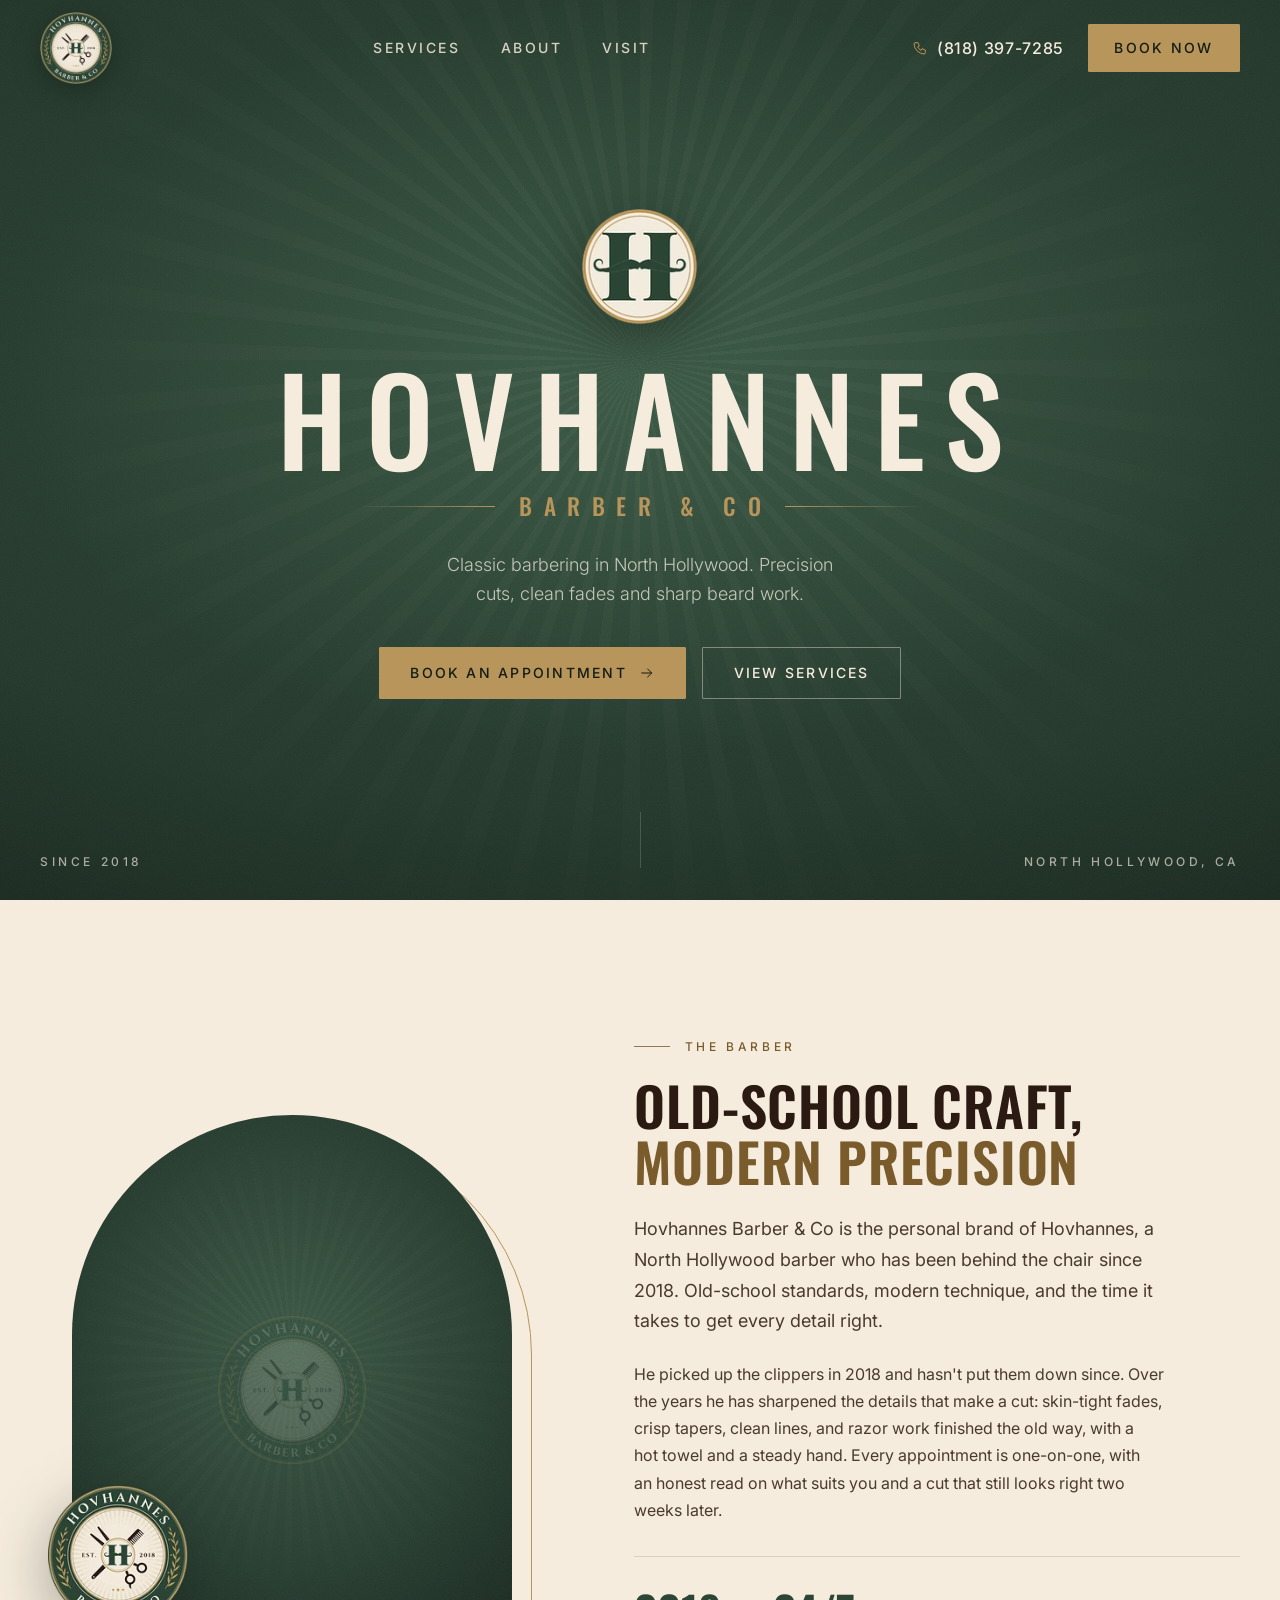
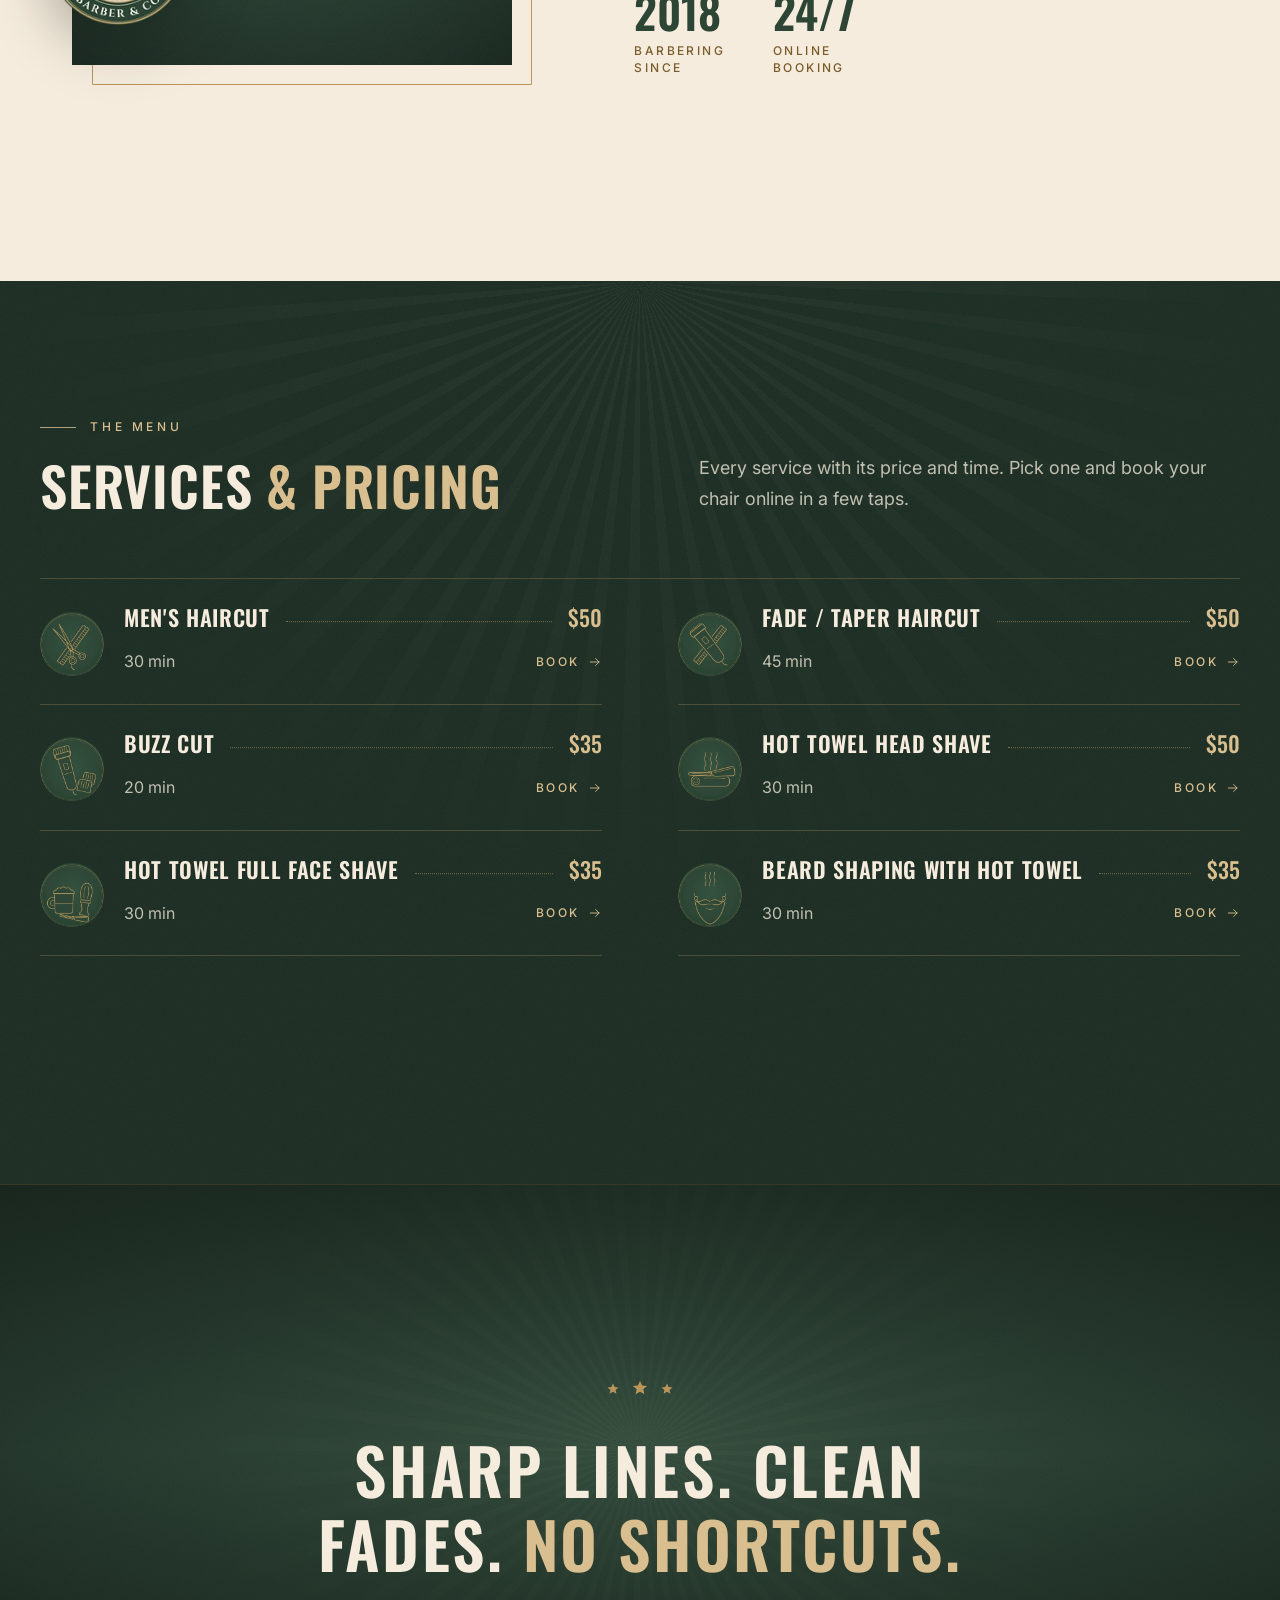
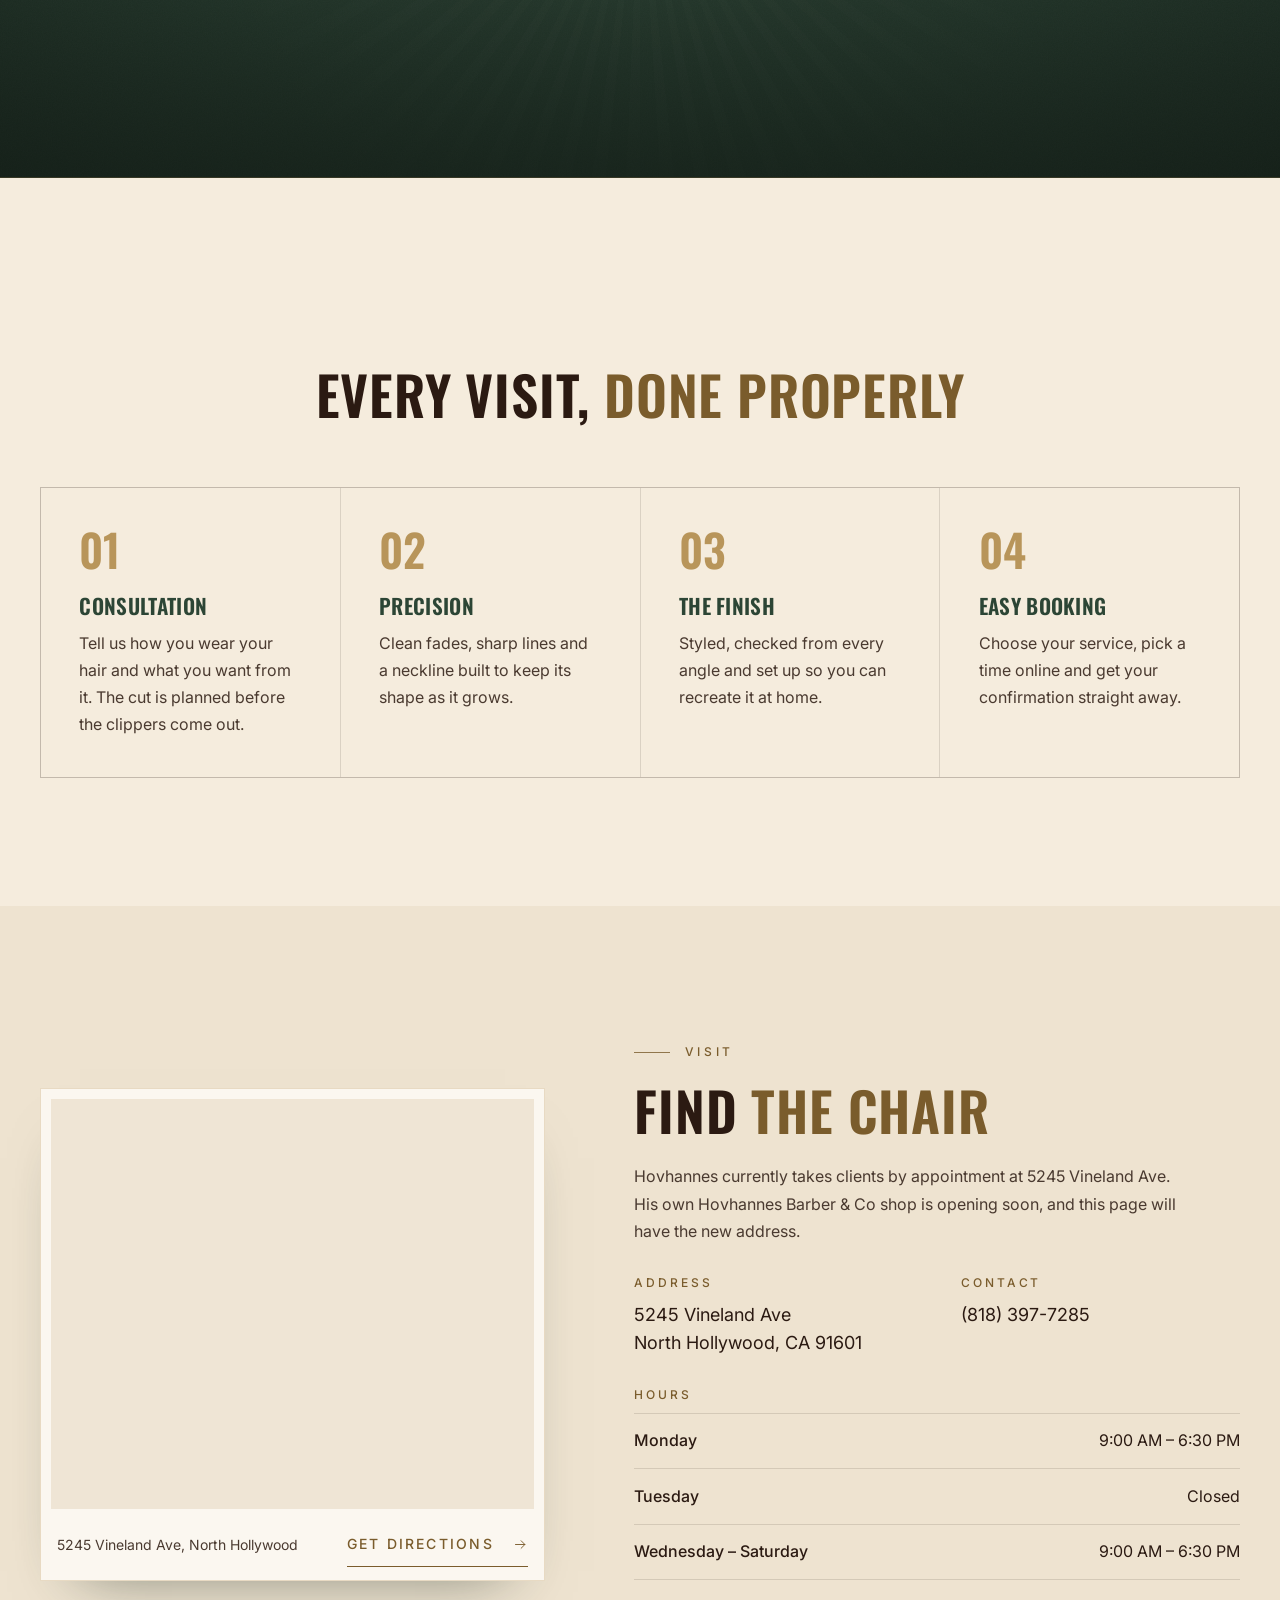
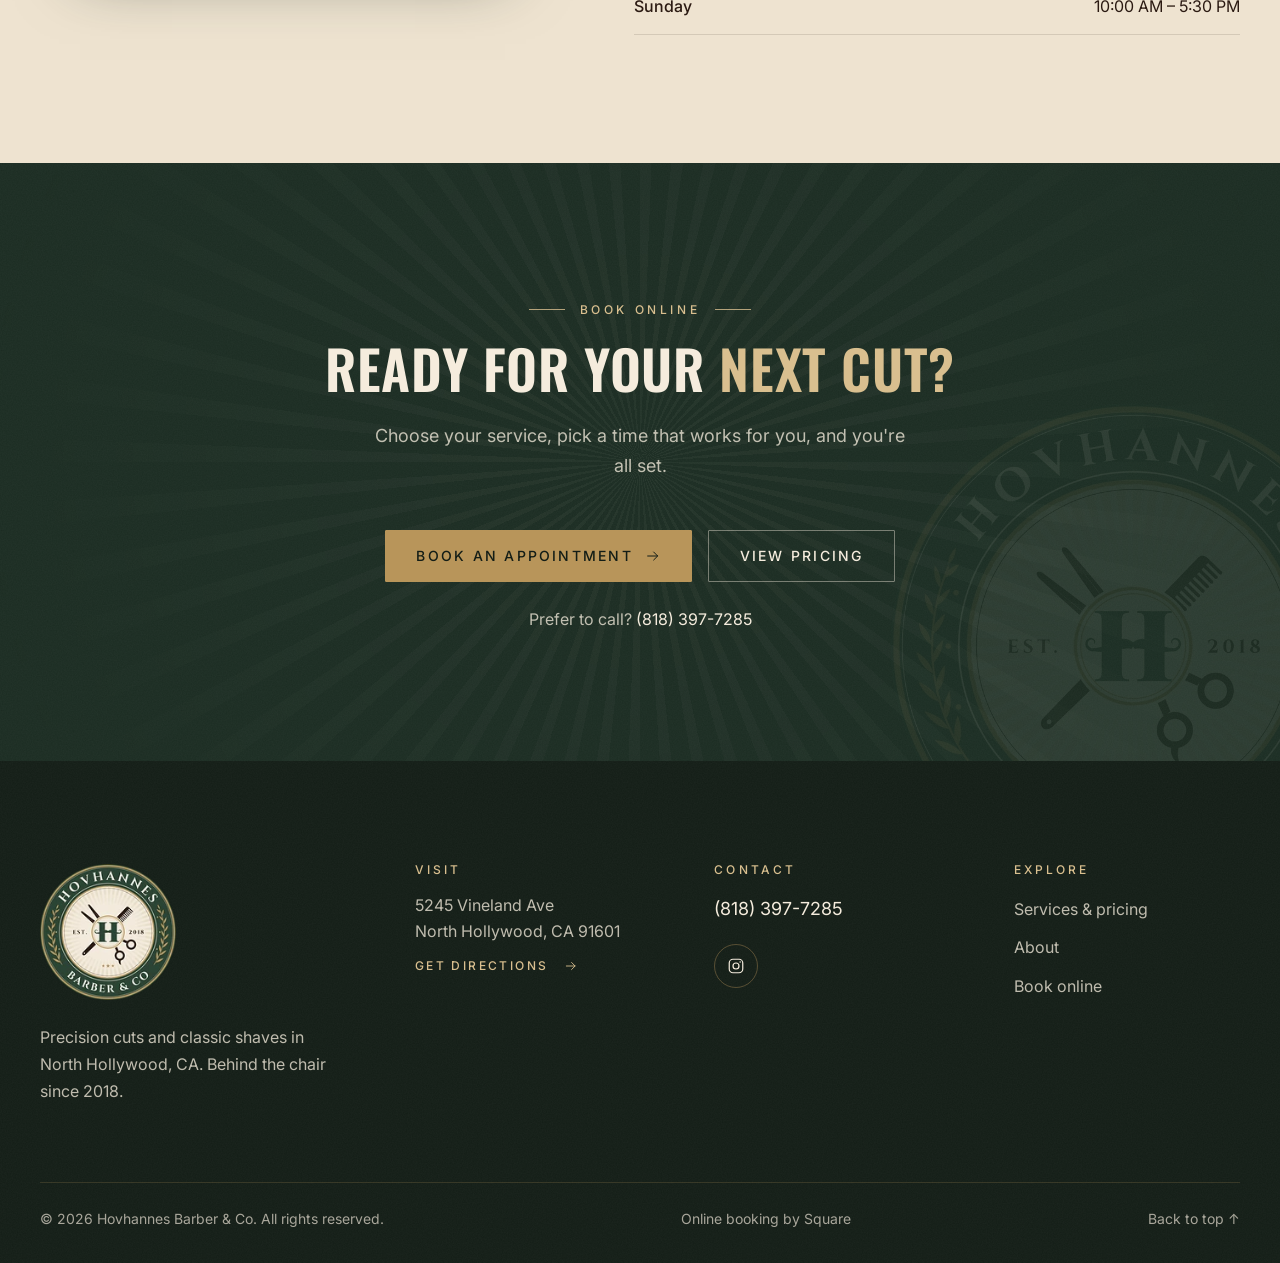
==== commit 99236805: "Add Instagram (@barber_colorist_la) - Instagram icon in the footer Contact column on both pages - sa" ====
--- a/index.html
+++ b/index.html
@@ -49,7 +49,8 @@
       "addressCountry": "US"
     },
     "hasMap": "https://www.google.com/maps/search/?api=1&query=5245+Vineland+Ave%2C+North+Hollywood%2C+CA+91601",
-    "openingHours": ["Mo 09:00-18:30", "We-Sa 09:00-18:30", "Su 10:00-17:30"]
+    "openingHours": ["Mo 09:00-18:30", "We-Sa 09:00-18:30", "Su 10:00-17:30"],
+    "sameAs": ["https://www.instagram.com/barber_colorist_la/"]
   }
   </script>
 </head>
@@ -58,12 +59,12 @@
 
   <header class="site-header">
     <div class="container site-header__inner">
-      <a class="brand" href="index.html" aria-label="Hovhannes Barber &amp; Co, home">
+      <a class="brand" href="/" aria-label="Hovhannes Barber &amp; Co, home">
         <img class="brand__badge" src="assets/img/badge-160.webp" srcset="assets/img/badge-160.webp 160w, assets/img/badge-320.webp 320w" sizes="72px" width="72" height="72" alt="">
       </a>
 
       <nav class="nav" aria-label="Main">
-        <a href="services.html">Services</a>
+        <a href="/services">Services</a>
         <a href="#about">About</a>
         <a href="#visit">Visit</a>
       </nav>
@@ -73,7 +74,7 @@
           <svg viewBox="0 0 24 24" fill="none" stroke="currentColor" stroke-width="1.5" stroke-linecap="round" stroke-linejoin="round" aria-hidden="true"><path d="M5 4h4l2 5-2.5 1.5a11 11 0 0 0 5 5L15 13l5 2v4a2 2 0 0 1-2 2A16 16 0 0 1 3 6a2 2 0 0 1 2-2"/></svg>
           (818) 397-7285
         </a>
-        <a class="btn btn--gold" href="services.html#menu" data-book>Book now</a>
+        <a class="btn btn--gold" href="/services" data-book>Book now</a>
         <button class="menu-toggle" type="button" aria-expanded="false" aria-controls="mobile-nav" aria-label="Open menu">
           <span></span><span></span>
         </button>
@@ -84,14 +85,14 @@
   <div class="mobile-nav tex" id="mobile-nav">
     <nav aria-label="Mobile">
       <ul>
-        <li><a href="index.html">Home</a></li>
-        <li><a href="services.html">Services</a></li>
+        <li><a href="/">Home</a></li>
+        <li><a href="/services">Services</a></li>
         <li><a href="#about">About</a></li>
         <li><a href="#visit">Visit</a></li>
       </ul>
     </nav>
     <div class="mobile-nav__foot">
-      <a class="btn btn--gold btn--block" href="services.html#menu" data-book>Book an appointment</a>
+      <a class="btn btn--gold btn--block" href="/services" data-book>Book an appointment</a>
       <div class="mobile-nav__contact">
         <a class="tel-link" href="tel:+18183977285">(818) 397-7285</a>
         <span>5245 Vineland Ave, North Hollywood, CA 91601</span>
@@ -114,11 +115,11 @@
         </h1>
         <p class="hero__sub">Classic barbering in North Hollywood. Precision cuts, clean fades and sharp beard work.</p>
         <div class="hero__actions">
-          <a class="btn btn--gold" href="services.html#menu" data-book>
+          <a class="btn btn--gold" href="/services" data-book>
             Book an appointment
             <svg viewBox="0 0 24 24" fill="none" stroke="currentColor" stroke-width="1.5" stroke-linecap="round" stroke-linejoin="round" aria-hidden="true"><path d="M4 12h15M13 6l6 6-6 6"/></svg>
           </a>
-          <a class="btn btn--ghost" href="services.html">View services</a>
+          <a class="btn btn--ghost" href="/services">View services</a>
         </div>
       </div>
       <div class="container hero__foot" aria-hidden="true">
@@ -157,7 +158,7 @@
               <span class="fact__label">Online<br>booking</span>
             </div>
           </div>
-          <a class="link-arrow" href="services.html" data-reveal>
+          <a class="link-arrow" href="/services" data-reveal>
             See services &amp; pricing
             <svg viewBox="0 0 24 24" fill="none" stroke="currentColor" stroke-width="1.5" stroke-linecap="round" stroke-linejoin="round" aria-hidden="true"><path d="M4 12h15M13 6l6 6-6 6"/></svg>
           </a>
@@ -183,7 +184,7 @@
 
         <div class="menu-foot" data-reveal>
           <p>See the full menu with descriptions for every service.</p>
-          <a class="btn btn--gold" href="services.html">
+          <a class="btn btn--gold" href="/services">
             Full menu
             <svg viewBox="0 0 24 24" fill="none" stroke="currentColor" stroke-width="1.5" stroke-linecap="round" stroke-linejoin="round" aria-hidden="true"><path d="M4 12h15M13 6l6 6-6 6"/></svg>
           </a>
@@ -239,7 +240,7 @@
 
     <!-- ============ GALLERY ============ -->
     <!-- Hidden until real photos arrive. To show it: add the photos below, remove `hidden`,
-         set the Instagram link (or remove that button), and add "Gallery" back to the
+         and add "Gallery" back to the
          nav, mobile nav and footer links on both pages. -->
     <section class="section theme-green tex" id="gallery" aria-labelledby="gallery-title" hidden>
       <div class="container">
@@ -282,10 +283,9 @@
         </div>
 
         <div class="gallery-foot" data-reveal>
-          <!-- TODO: Instagram profile URL -->
-          <a class="btn btn--ghost" href="#" rel="noopener">
+          <a class="btn btn--ghost" href="https://www.instagram.com/barber_colorist_la/" target="_blank" rel="noopener">
             <svg viewBox="0 0 24 24" fill="none" stroke="currentColor" stroke-width="1.6" aria-hidden="true"><rect x="3" y="3" width="18" height="18" rx="5"/><circle cx="12" cy="12" r="4"/><circle cx="17.5" cy="6.5" r="1" fill="currentColor" stroke="none"/></svg>
-            Follow on Instagram
+            Follow on Instagram<span class="sr-only"> (opens in a new tab)</span>
           </a>
         </div>
       </div>
@@ -344,11 +344,11 @@
         <h2 class="h2" id="cta-title" data-reveal>Ready for your <em>next cut?</em></h2>
         <p class="lede" data-reveal>Choose your service, pick a time that works for you, and you're all set.</p>
         <div class="cta__actions" data-reveal>
-          <a class="btn btn--gold" href="services.html#menu" data-book>
+          <a class="btn btn--gold" href="/services" data-book>
             Book an appointment
             <svg viewBox="0 0 24 24" fill="none" stroke="currentColor" stroke-width="1.5" stroke-linecap="round" stroke-linejoin="round" aria-hidden="true"><path d="M4 12h15M13 6l6 6-6 6"/></svg>
           </a>
-          <a class="btn btn--ghost" href="services.html">View pricing</a>
+          <a class="btn btn--ghost" href="/services">View pricing</a>
         </div>
         <p class="cta__note" data-reveal>Prefer to call? <a class="tel-link" href="tel:+18183977285">(818) 397-7285</a></p>
       </div>
@@ -376,14 +376,16 @@
           <ul>
             <li><a class="tel-link" href="tel:+18183977285">(818) 397-7285</a></li>
           </ul>
-          <!-- Social links: add a <div class="socials"> here once he has profiles to link. -->
+          <div class="socials">
+            <a href="https://www.instagram.com/barber_colorist_la/" target="_blank" rel="noopener" aria-label="Instagram: @barber_colorist_la (opens in a new tab)"><svg viewBox="0 0 24 24" fill="none" stroke="currentColor" stroke-width="1.6" aria-hidden="true"><rect x="3" y="3" width="18" height="18" rx="5"/><circle cx="12" cy="12" r="4"/><circle cx="17.5" cy="6.5" r="1" fill="currentColor" stroke="none"/></svg></a>
+          </div>
         </div>
         <div class="footer-col">
           <h2>Explore</h2>
           <ul>
-            <li><a href="services.html">Services &amp; pricing</a></li>
+            <li><a href="/services">Services &amp; pricing</a></li>
             <li><a href="#about">About</a></li>
-            <li><a href="services.html#menu" data-book>Book online</a></li>
+            <li><a href="/services" data-book>Book online</a></li>
           </ul>
         </div>
       </div>
--- a/assets/css/styles.css
+++ b/assets/css/styles.css
@@ -1077,7 +1077,9 @@
 
 .menu-cat {
   padding-top: clamp(3.5rem, 6vw, 5rem);
-  scroll-margin-top: calc(var(--header-h) + 72px);
+  /* html's scroll-padding already clears the header (+1rem); this adds the
+     sticky category bar (~69px tall), so a jump lands just below it. */
+  scroll-margin-top: 3.25rem;
 }
 .menu-cat__head {
   display: flex;
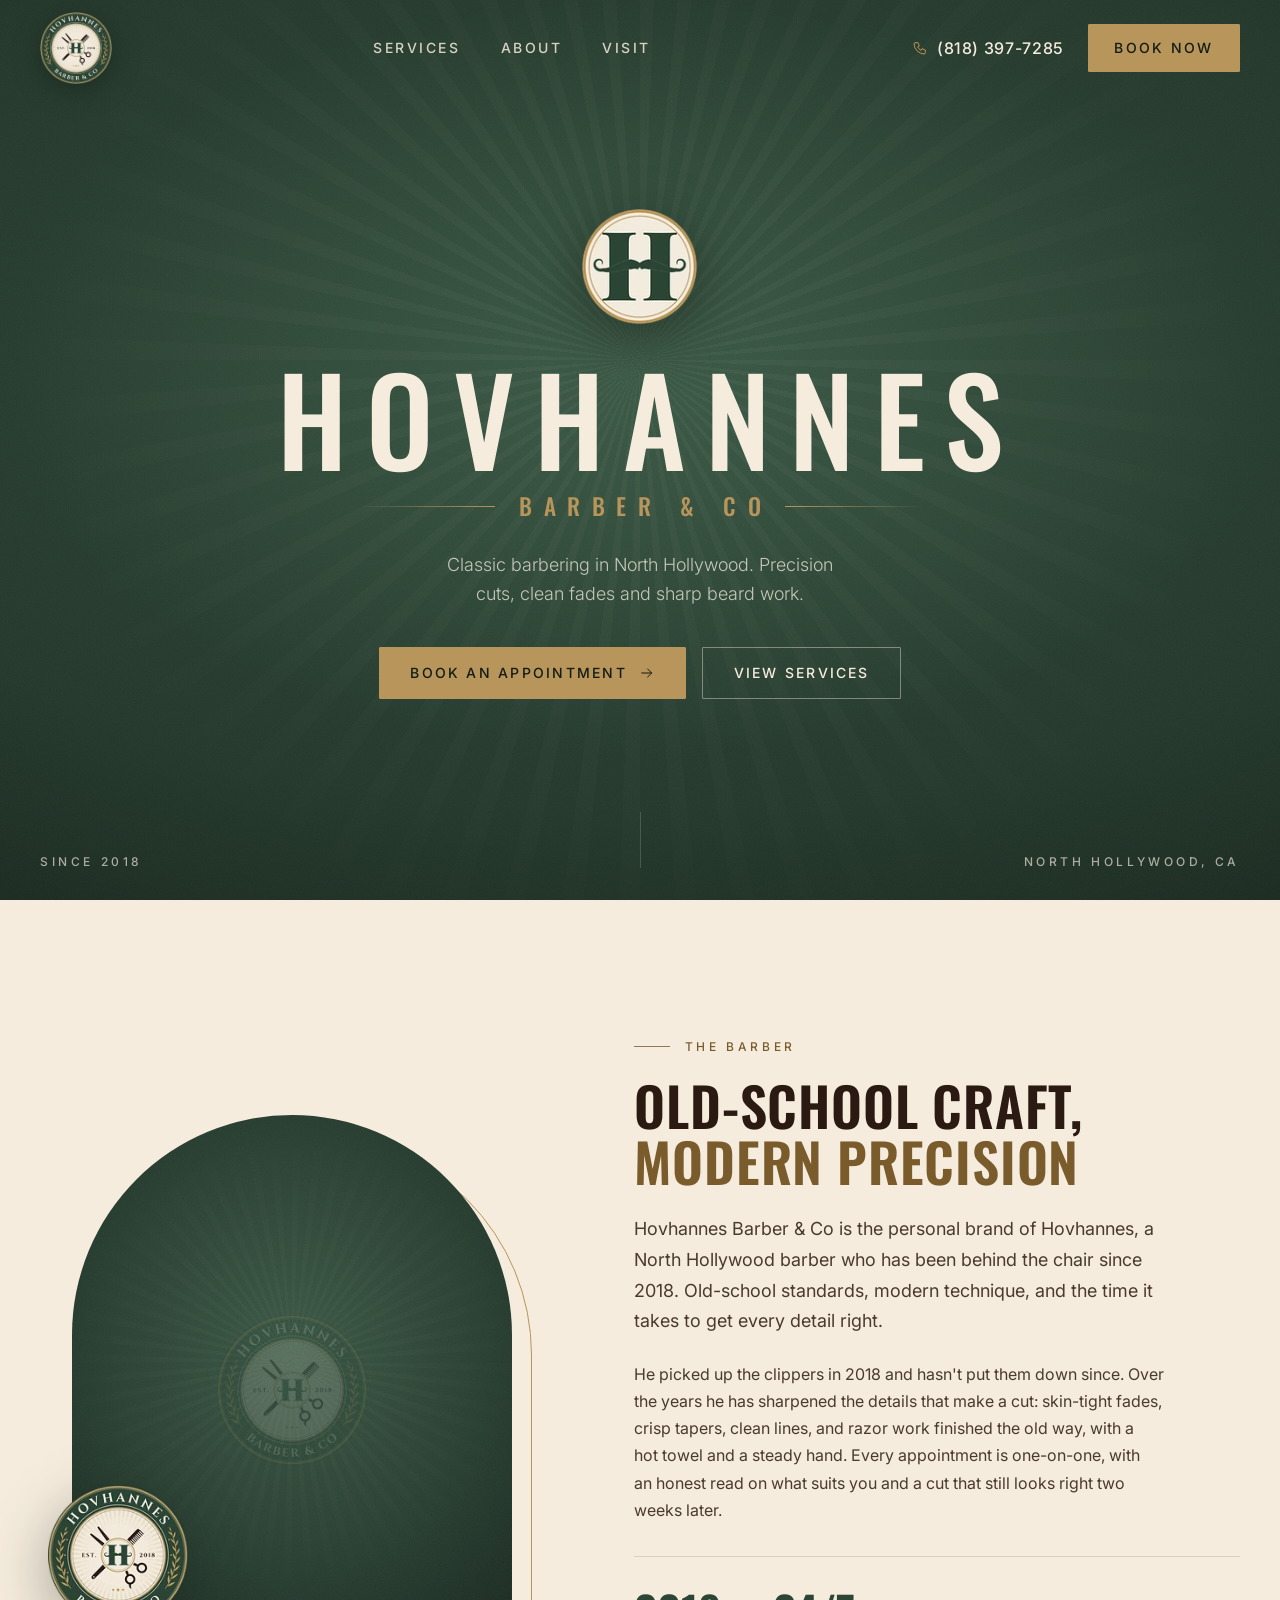
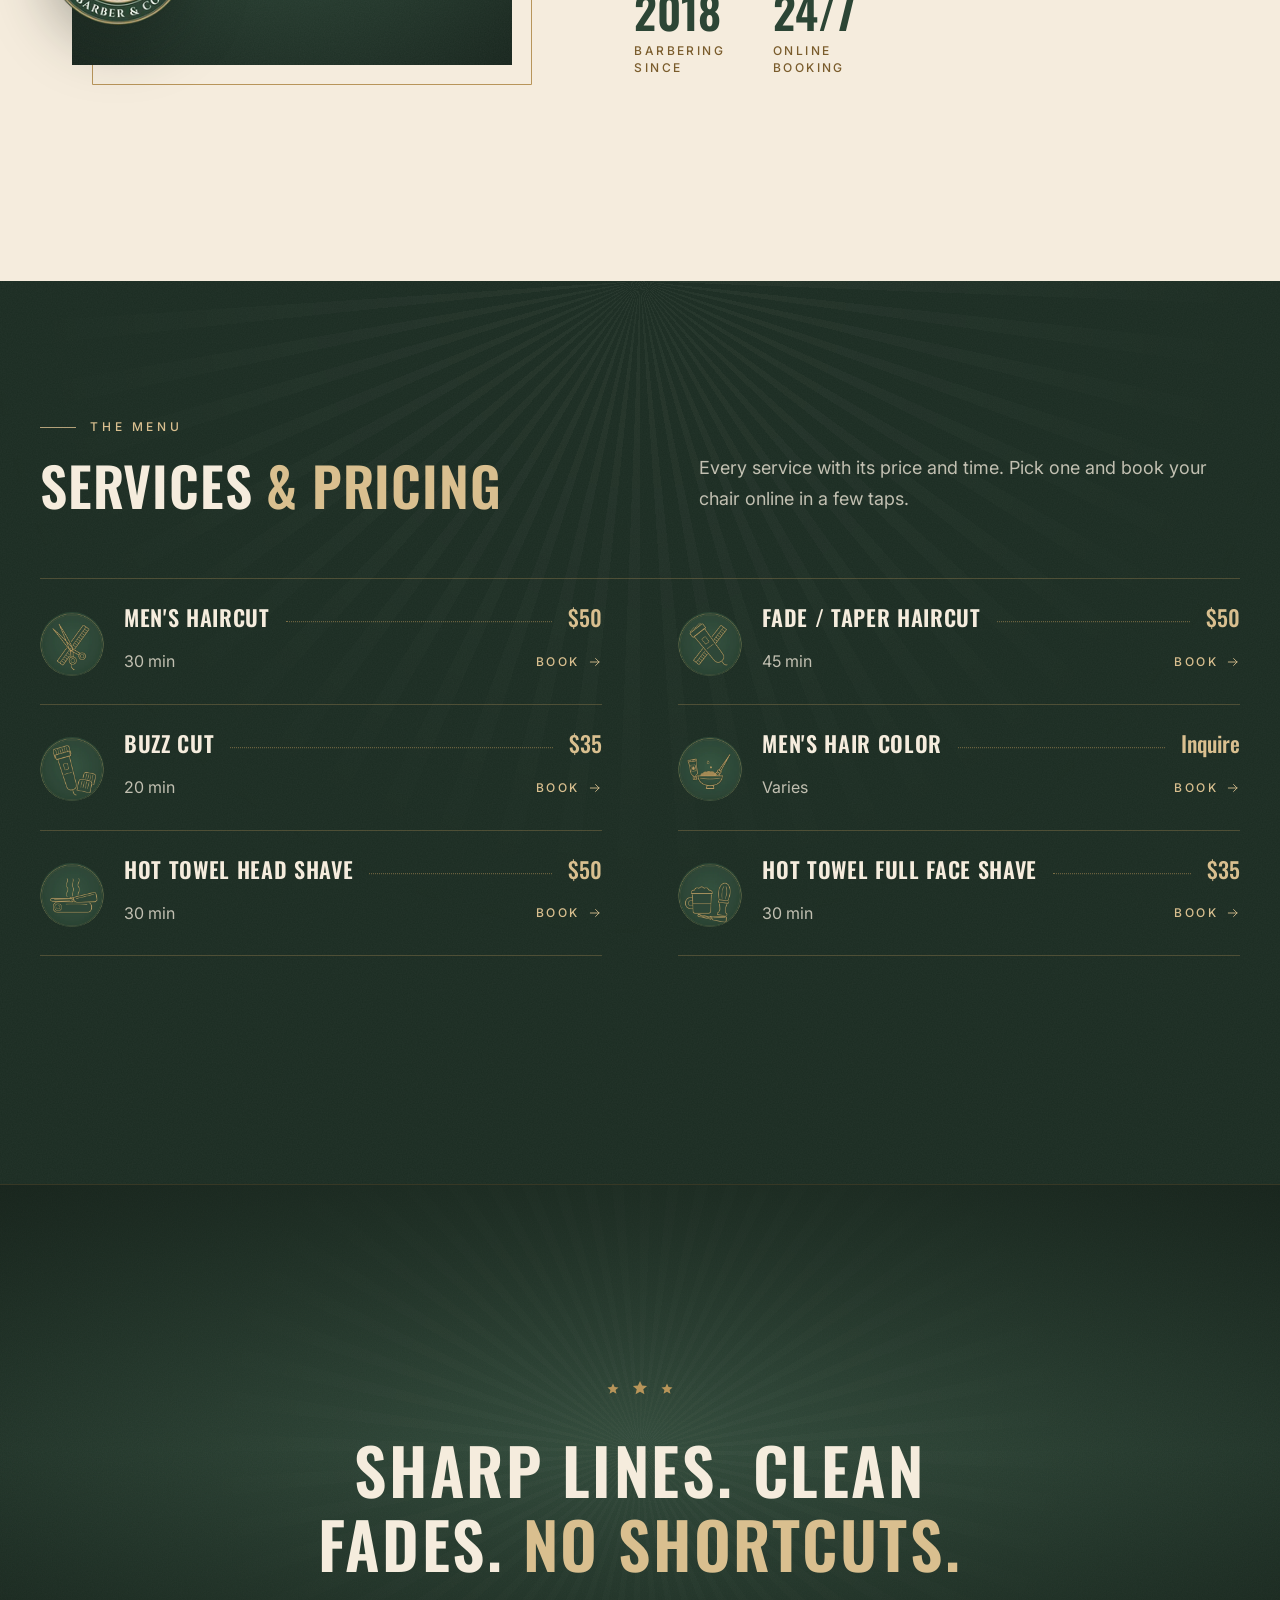
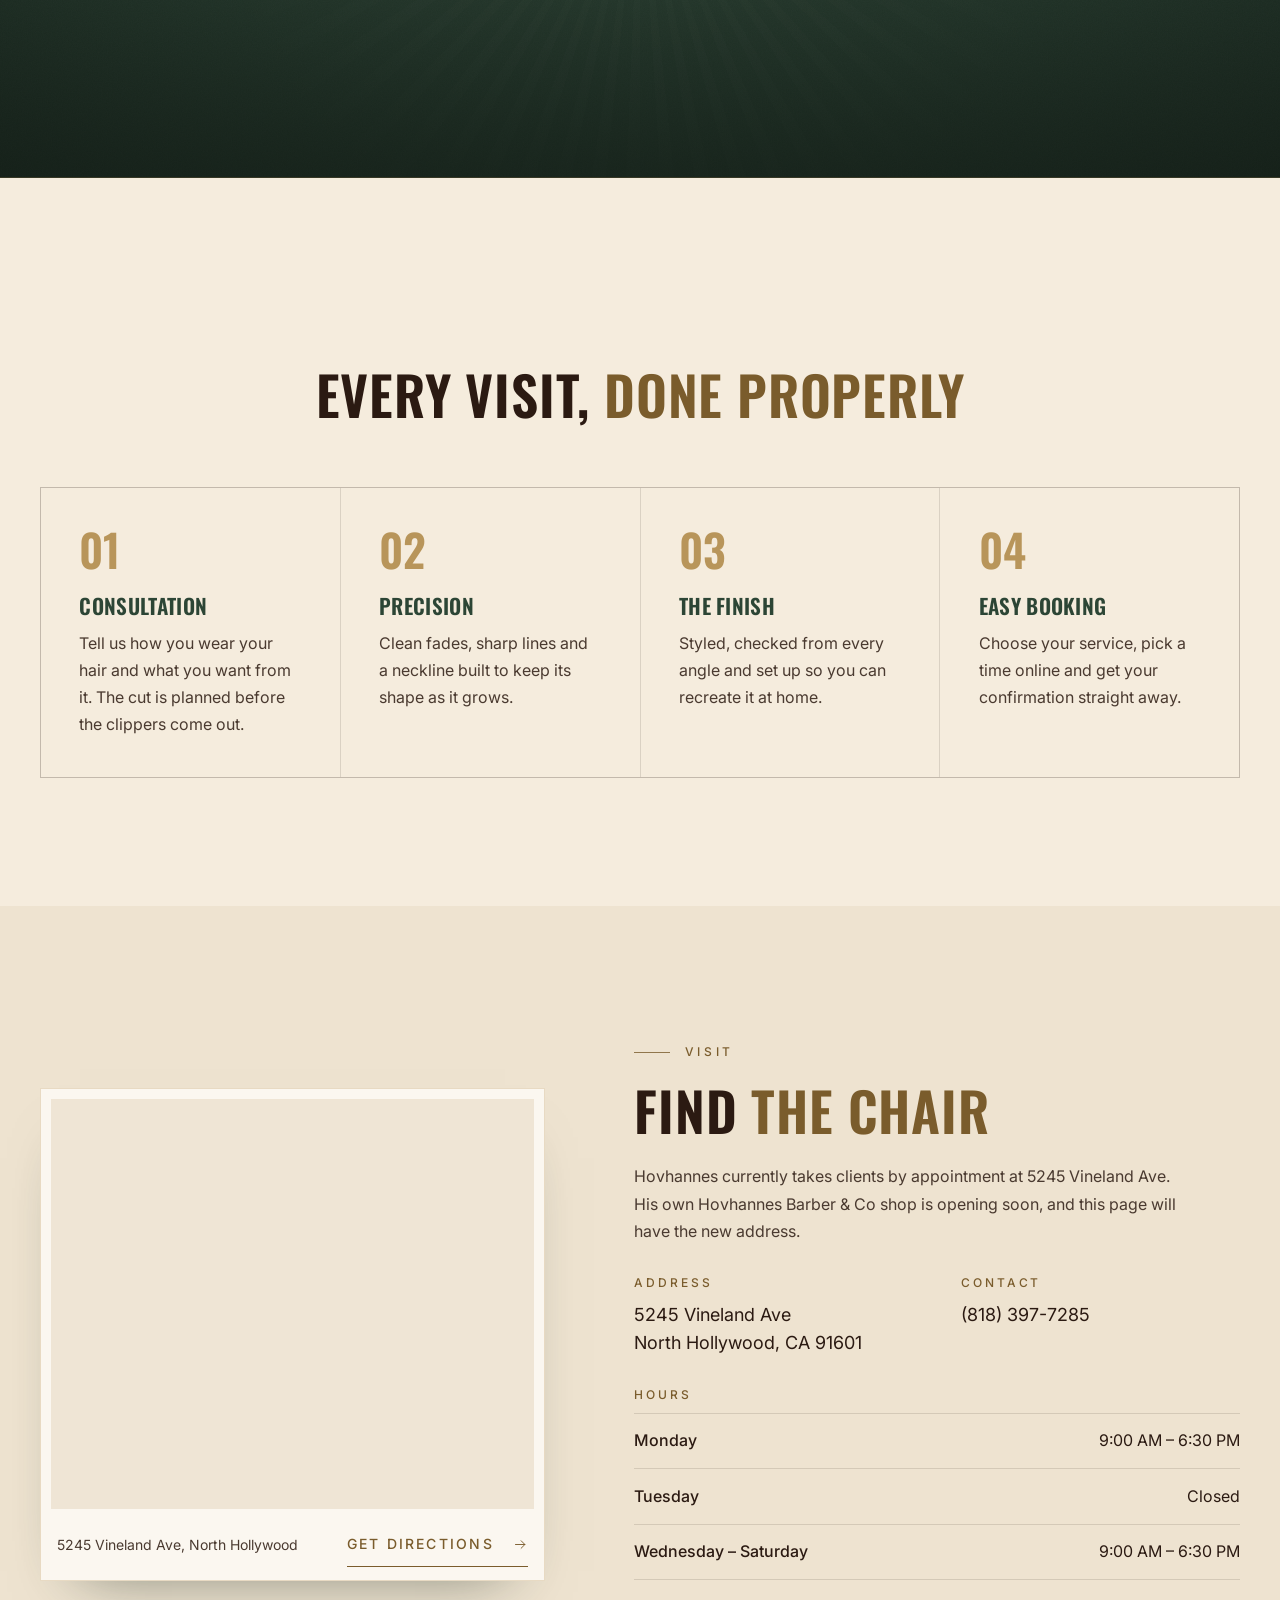
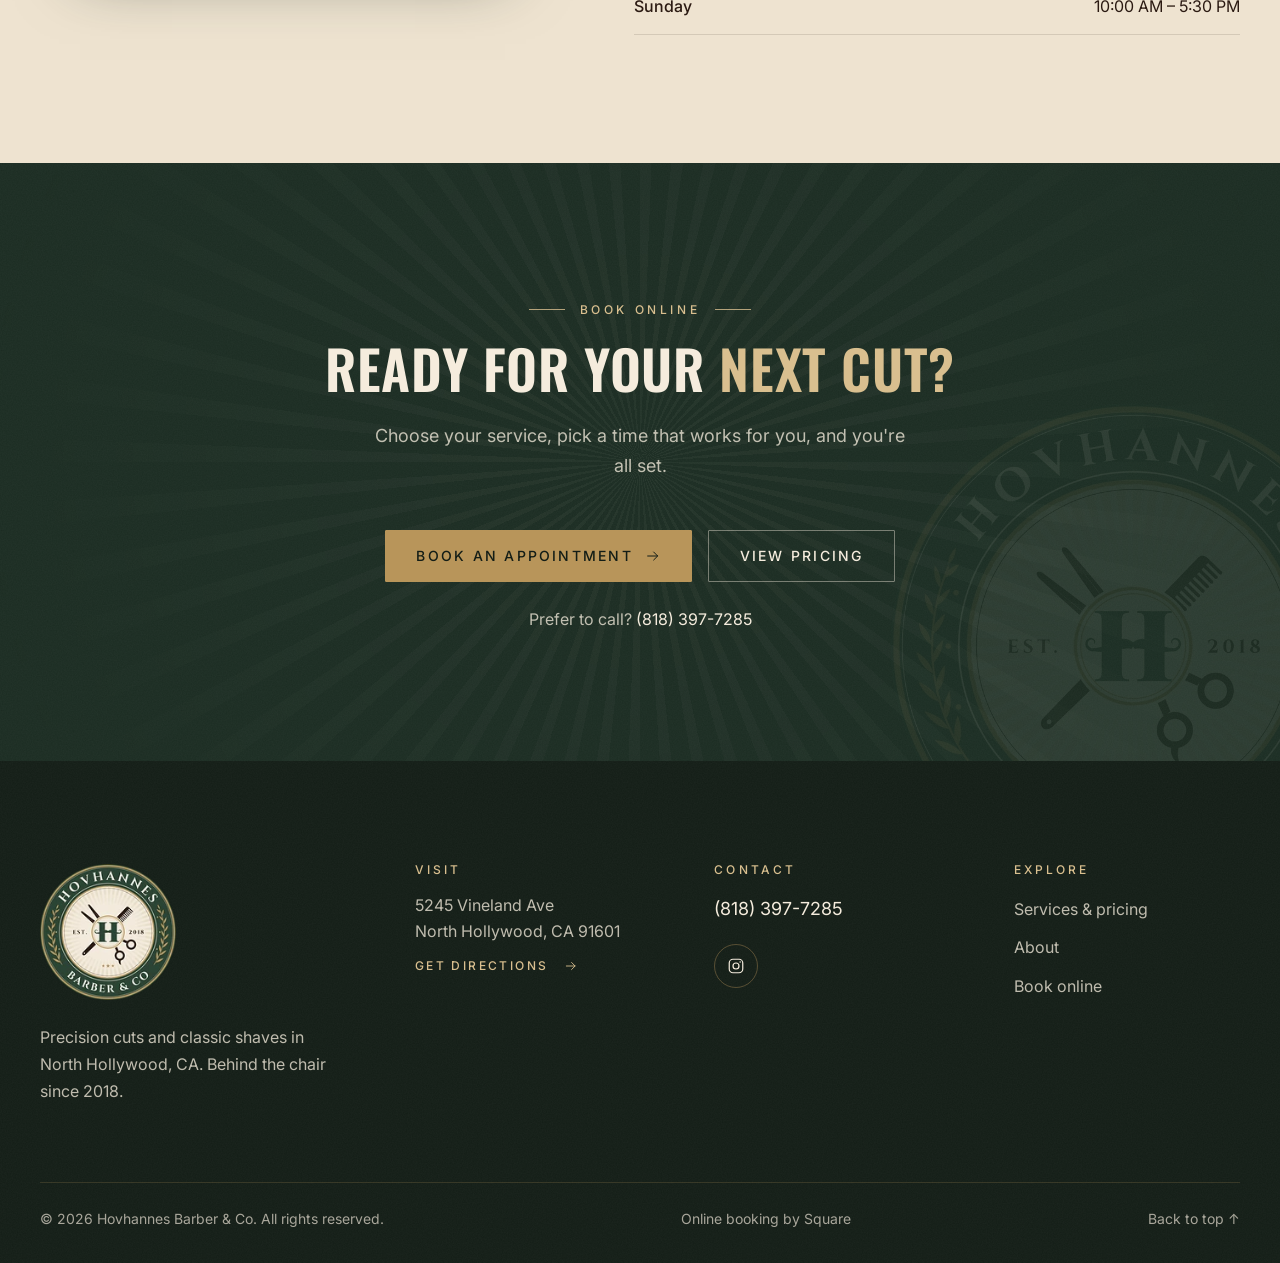
==== commit 52d70462: "Add Men's Hair Color service New "Color" category after Haircuts with a Men's Hair Color card: price" ====
--- a/index.html
+++ b/index.html
@@ -4,7 +4,7 @@
   <meta charset="utf-8">
   <meta name="viewport" content="width=device-width, initial-scale=1">
   <title>Hovhannes Barber &amp; Co | Barber in North Hollywood, CA</title>
-  <meta name="description" content="North Hollywood barber since 2018. Precision haircuts, fades, tapers, hot towel shaves and beard work at 5245 Vineland Ave. Book online.">
+  <meta name="description" content="North Hollywood barber since 2018. Precision haircuts, fades, tapers, men's hair color, hot towel shaves and beard work at 5245 Vineland Ave. Book online.">
   <meta name="theme-color" content="#2C4535">
   <link rel="canonical" href="https://hovhannesbarberco.com/">
 
@@ -33,7 +33,7 @@
     "@context": "https://schema.org",
     "@type": "BarberShop",
     "name": "Hovhannes Barber & Co",
-    "description": "North Hollywood barber since 2018: precision haircuts, fades, tapers, hot towel shaves and beard work, by appointment.",
+    "description": "North Hollywood barber since 2018: precision haircuts, fades, tapers, men's hair color, hot towel shaves and beard work, by appointment.",
     "url": "https://hovhannesbarberco.com/",
     "logo": "https://hovhannesbarberco.com/assets/img/badge-800.png",
     "image": "https://hovhannesbarberco.com/assets/img/og-image.jpg",
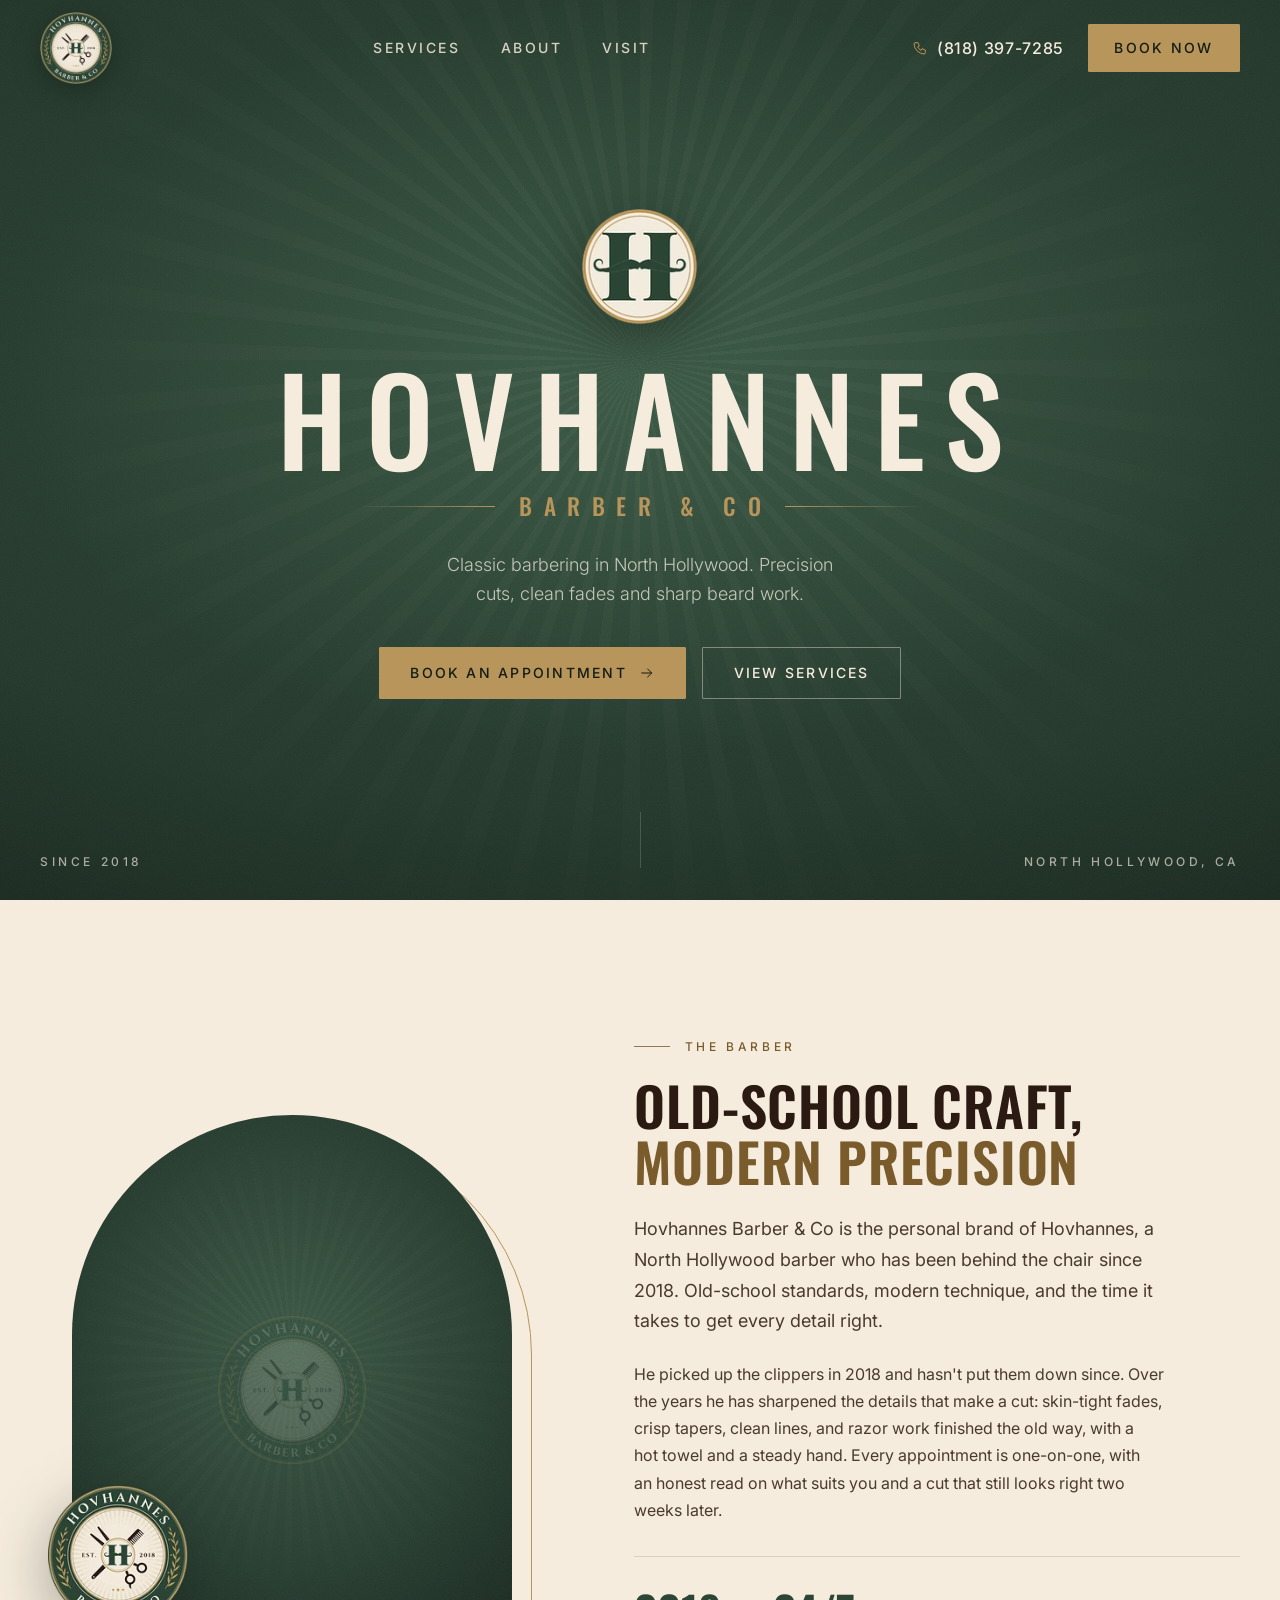
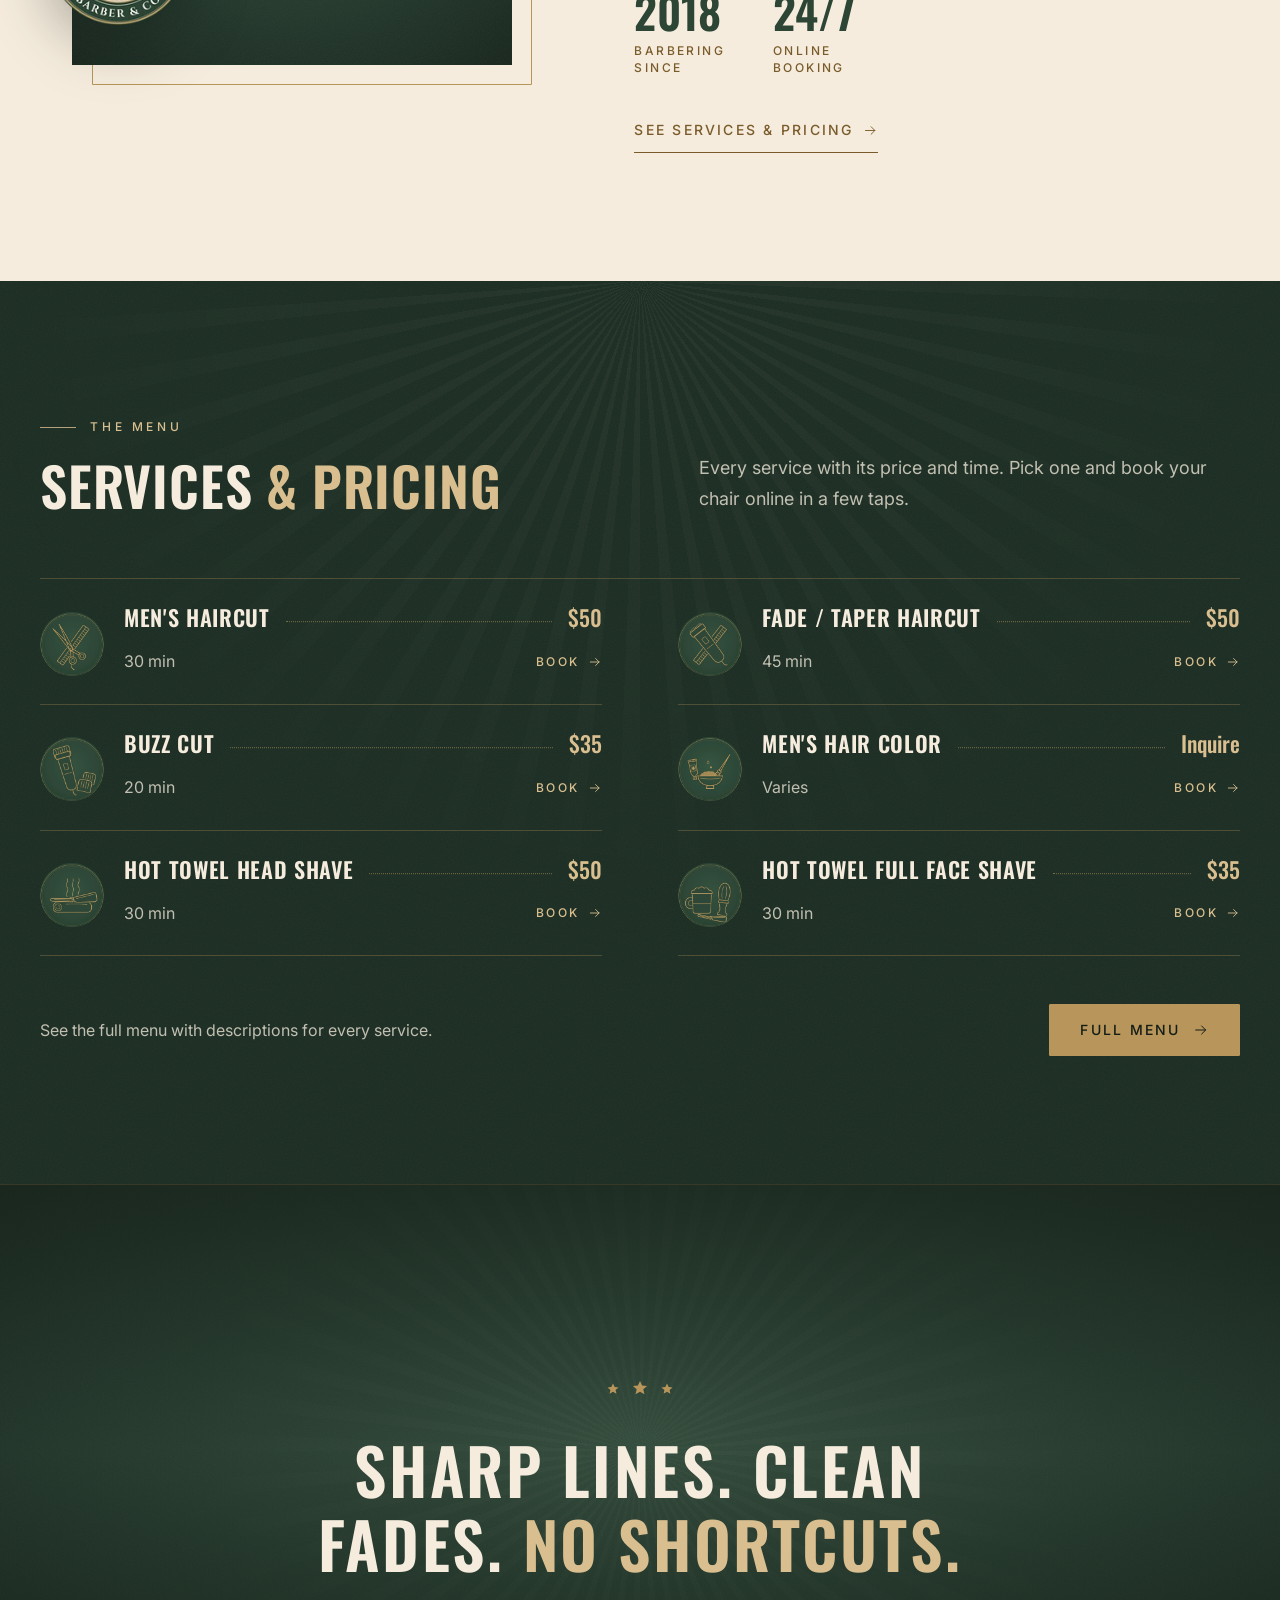
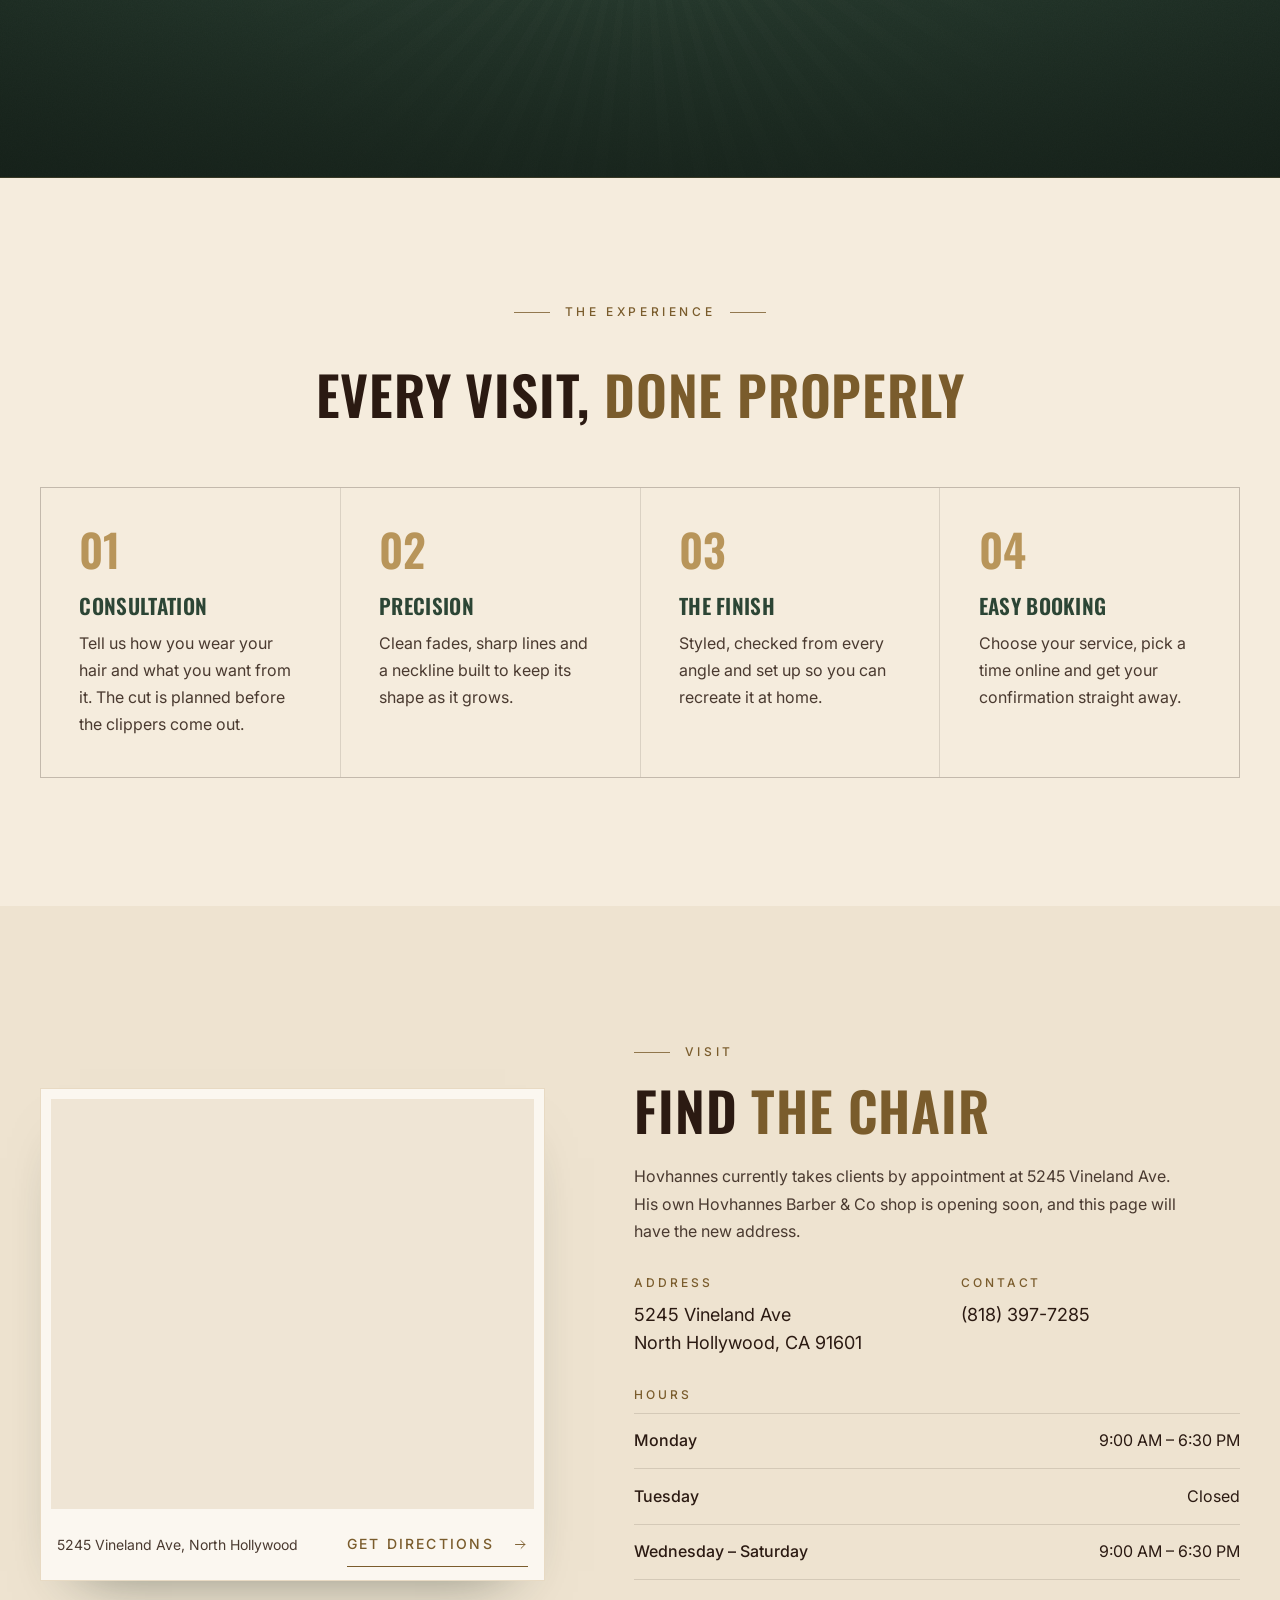
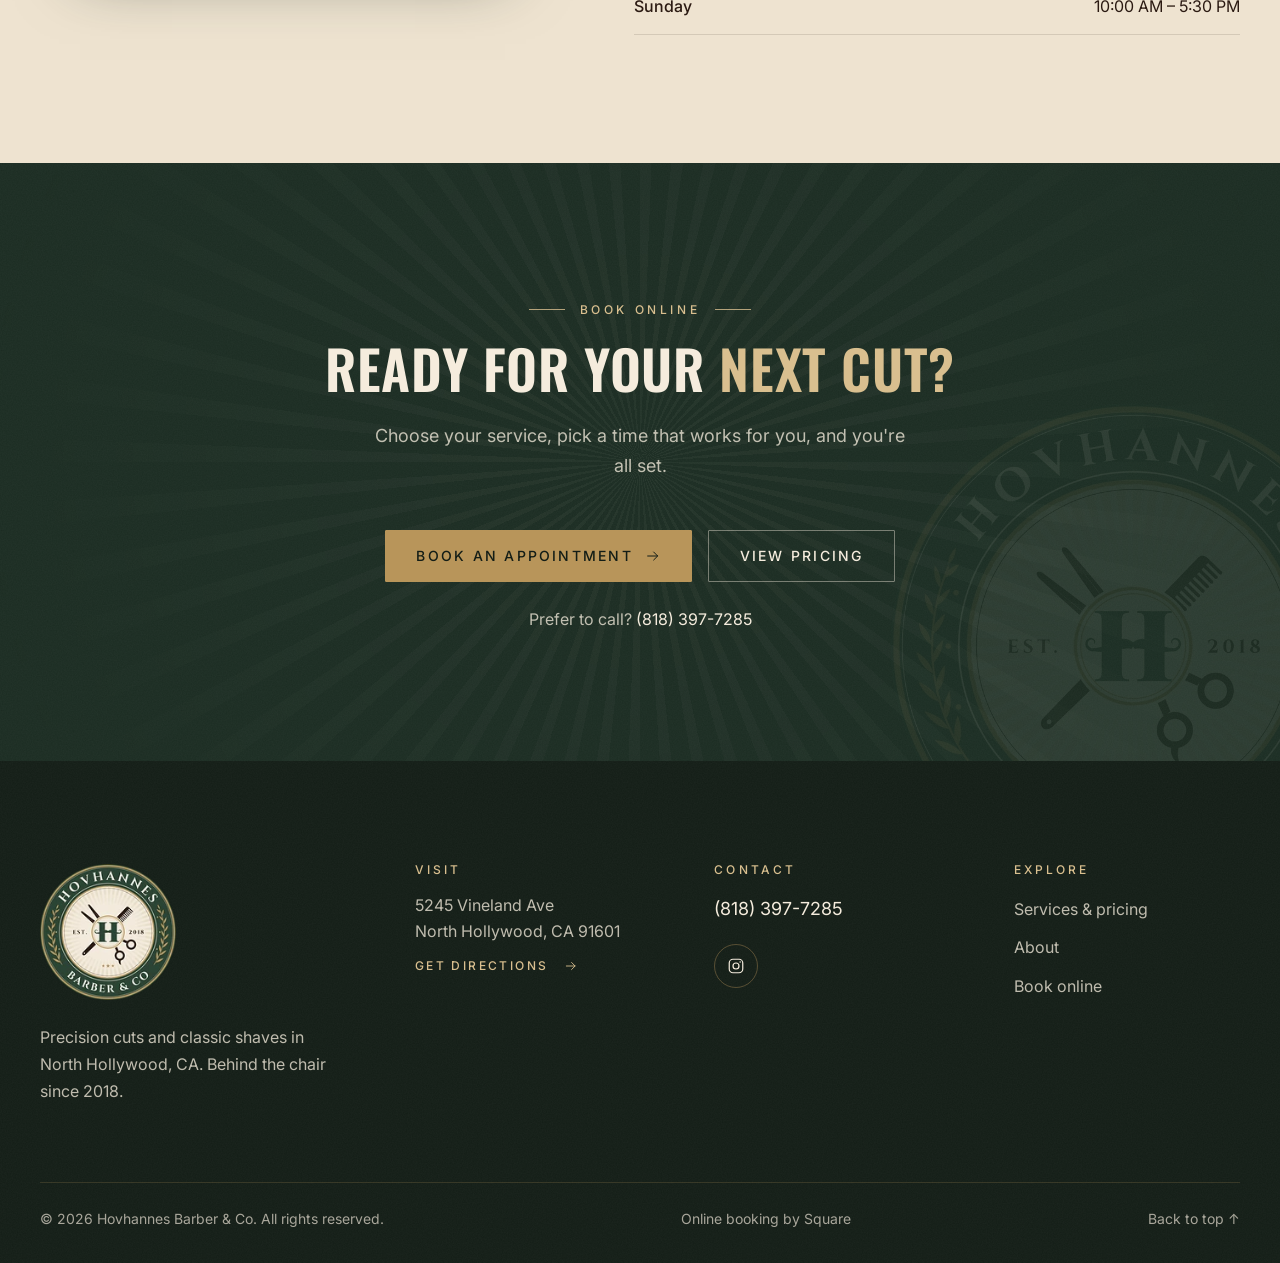
==== commit 1f8f2249: "Smoother scroll reveal on phones Cards were hidden until they were 100-190px onto the screen, then s" ====
--- a/index.html
+++ b/index.html
@@ -219,17 +219,17 @@
             <h3>Consultation</h3>
             <p>Tell us how you wear your hair and what you want from it. The cut is planned before the clippers come out.</p>
           </article>
-          <article class="pillar" data-reveal style="--d:.04s">
+          <article class="pillar" data-reveal>
             <span class="pillar__num" aria-hidden="true">02</span>
             <h3>Precision</h3>
             <p>Clean fades, sharp lines and a neckline built to keep its shape as it grows.</p>
           </article>
-          <article class="pillar" data-reveal style="--d:.08s">
+          <article class="pillar" data-reveal>
             <span class="pillar__num" aria-hidden="true">03</span>
             <h3>The Finish</h3>
             <p>Styled, checked from every angle and set up so you can recreate it at home.</p>
           </article>
-          <article class="pillar" data-reveal style="--d:.12s">
+          <article class="pillar" data-reveal>
             <span class="pillar__num" aria-hidden="true">04</span>
             <h3>Easy Booking</h3>
             <p>Choose your service, pick a time online and get your confirmation straight away.</p>
@@ -260,22 +260,22 @@
             <div class="slot__mark" aria-hidden="true"><span></span></div>
             <span class="slot__label" aria-hidden="true">Photo · gallery-01</span>
           </div>
-          <div class="slot" data-slot="gallery-02" data-reveal style="--d:.04s">
+          <div class="slot" data-slot="gallery-02" data-reveal>
             <!-- <img src="assets/img/photos/gallery-02.jpg" alt="TODO: describe the cut" loading="lazy"> -->
             <div class="slot__mark" aria-hidden="true"><span></span></div>
             <span class="slot__label" aria-hidden="true">Photo · gallery-02</span>
           </div>
-          <div class="slot" data-slot="gallery-03" data-reveal style="--d:.08s">
+          <div class="slot" data-slot="gallery-03" data-reveal>
             <!-- <img src="assets/img/photos/gallery-03.jpg" alt="TODO: describe the cut" loading="lazy"> -->
             <div class="slot__mark" aria-hidden="true"><span></span></div>
             <span class="slot__label" aria-hidden="true">Photo · gallery-03</span>
           </div>
-          <div class="slot" data-slot="gallery-04" data-reveal style="--d:.12s">
+          <div class="slot" data-slot="gallery-04" data-reveal>
             <!-- <img src="assets/img/photos/gallery-04.jpg" alt="TODO: describe the cut" loading="lazy"> -->
             <div class="slot__mark" aria-hidden="true"><span></span></div>
             <span class="slot__label" aria-hidden="true">Photo · gallery-04</span>
           </div>
-          <div class="slot" data-slot="gallery-05" data-reveal style="--d:.16s">
+          <div class="slot" data-slot="gallery-05" data-reveal>
             <!-- <img src="assets/img/photos/gallery-05.jpg" alt="TODO: describe the cut" loading="lazy"> -->
             <div class="slot__mark" aria-hidden="true"><span></span></div>
             <span class="slot__label" aria-hidden="true">Photo · gallery-05</span>
--- a/assets/css/styles.css
+++ b/assets/css/styles.css
@@ -63,7 +63,10 @@
   --logo: 60px;
   --dur-fast: 0.2s;
   --dur-base: 0.3s;
-  --dur-reveal: 0.9s;
+  --dur-reveal: 0.8s;
+  /* Gentle ease-out for scroll reveals: --ease puts 64% of the motion in the
+     first fifth, which reads as a jump on a phone. This one eases in evenly. */
+  --ease-reveal: cubic-bezier(0.25, 0.46, 0.45, 0.94);
   --ease: cubic-bezier(0.2, 0.7, 0.2, 1);
   --z-sticky: 20;
   --z-overlay: 40;
@@ -1372,7 +1375,7 @@
   .js [data-reveal] {
     opacity: 0;
     transform: translateY(24px);
-    transition: opacity var(--dur-reveal) var(--ease), transform var(--dur-reveal) var(--ease);
+    transition: opacity var(--dur-reveal) var(--ease-reveal), transform var(--dur-reveal) var(--ease-reveal);
     transition-delay: var(--d, 0s);
   }
   .js [data-reveal].is-in { opacity: 1; transform: none; }
